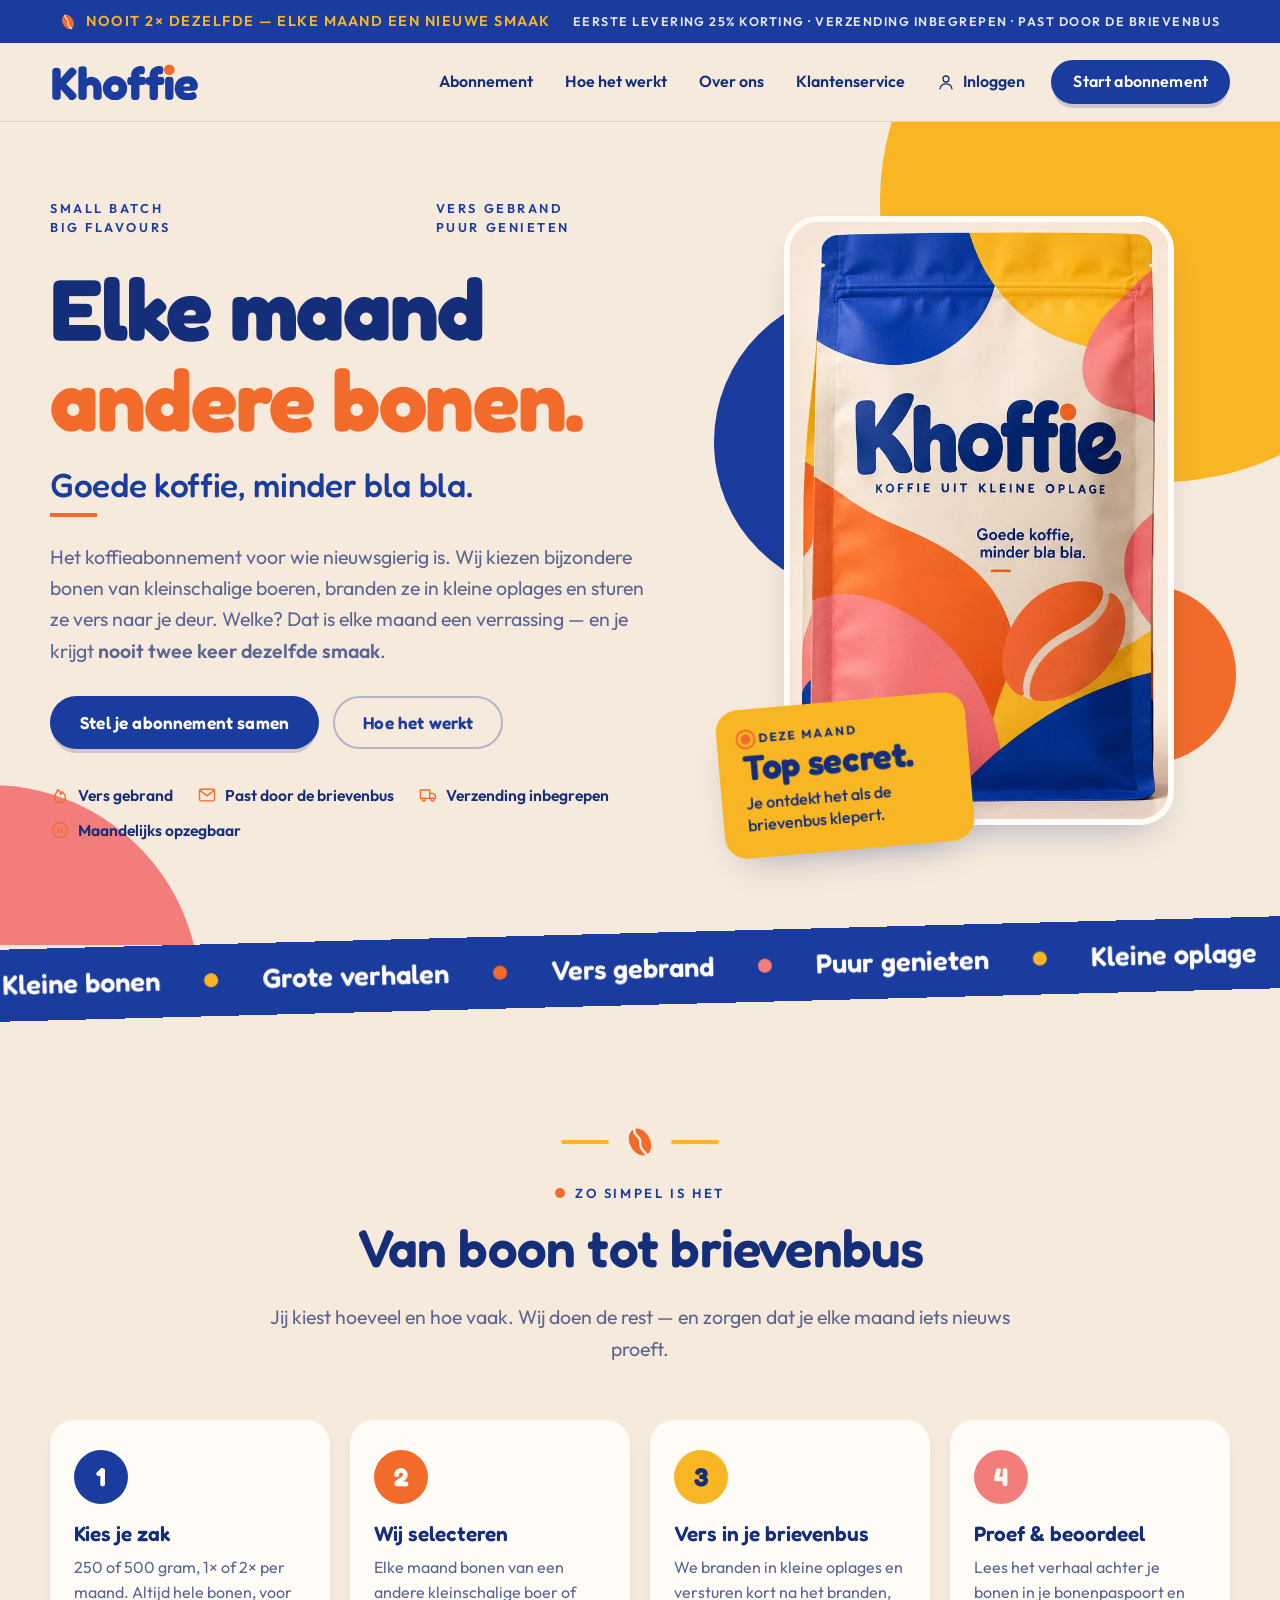
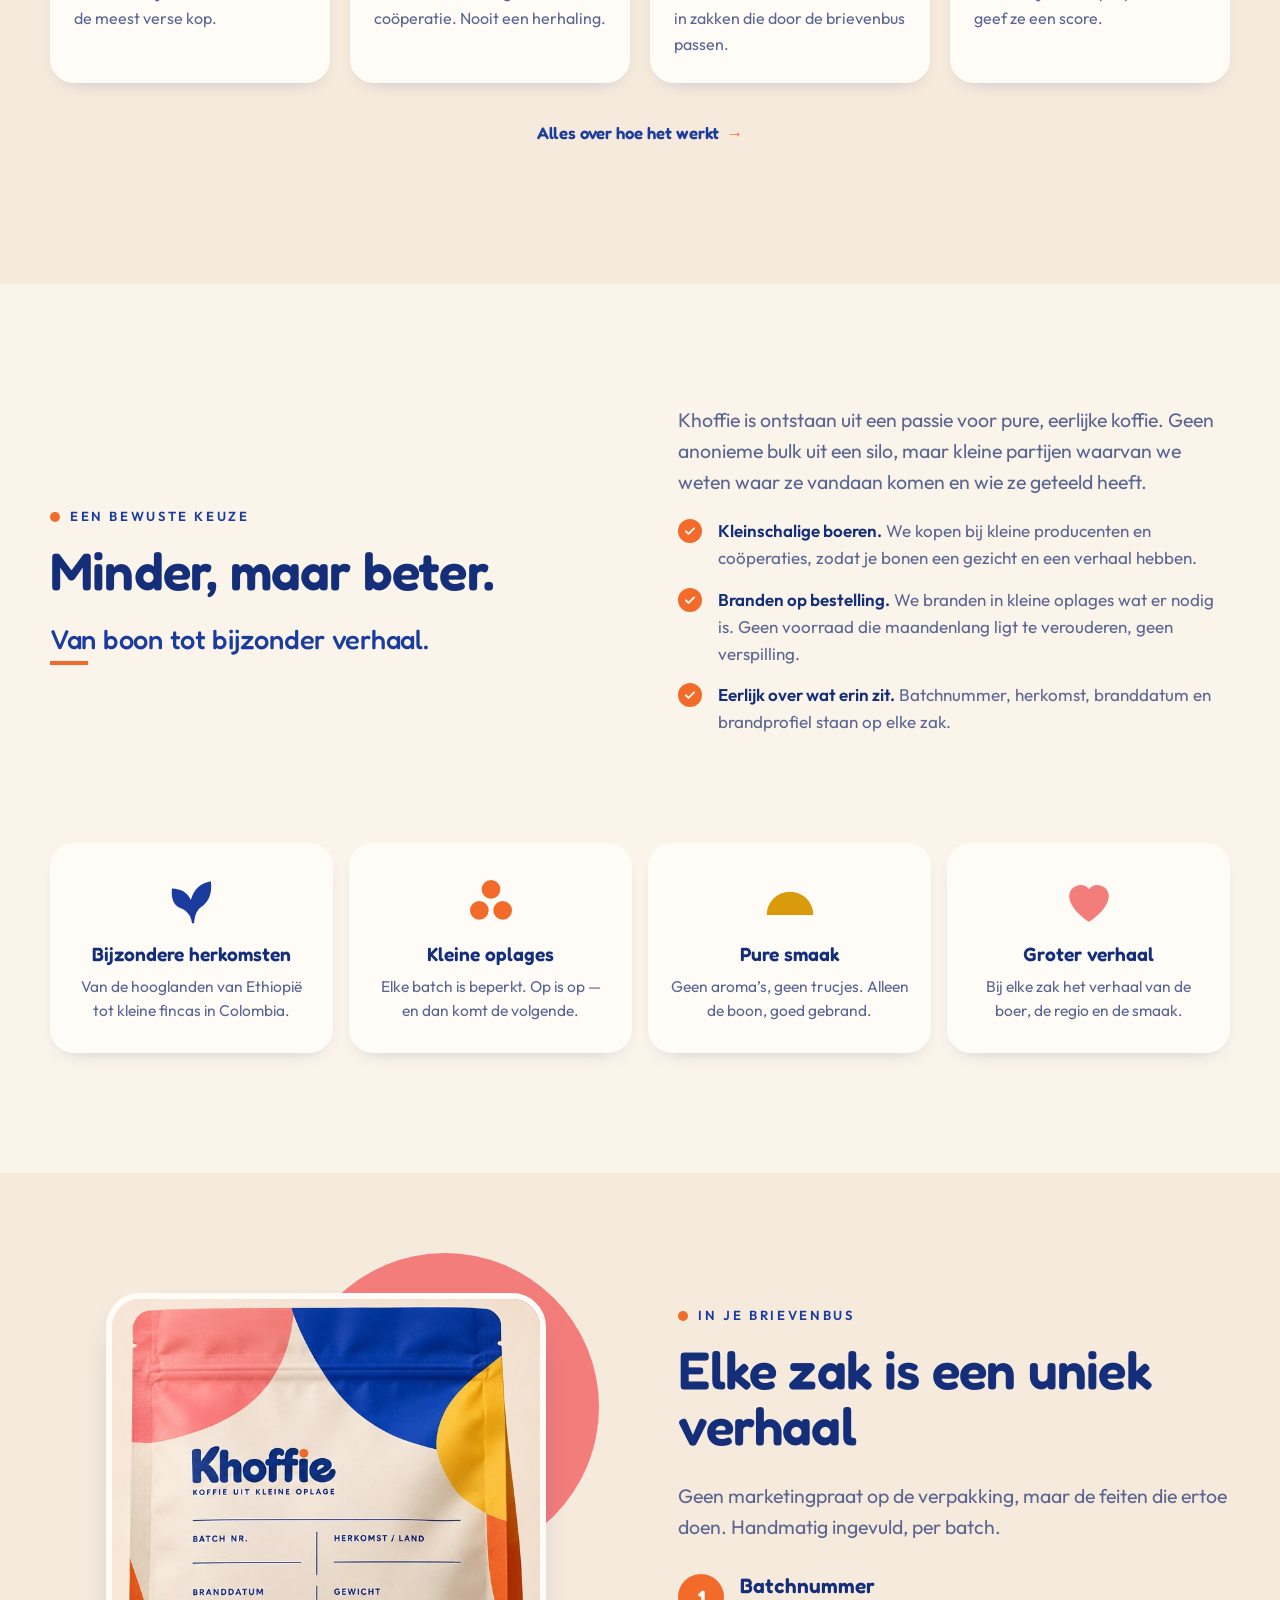
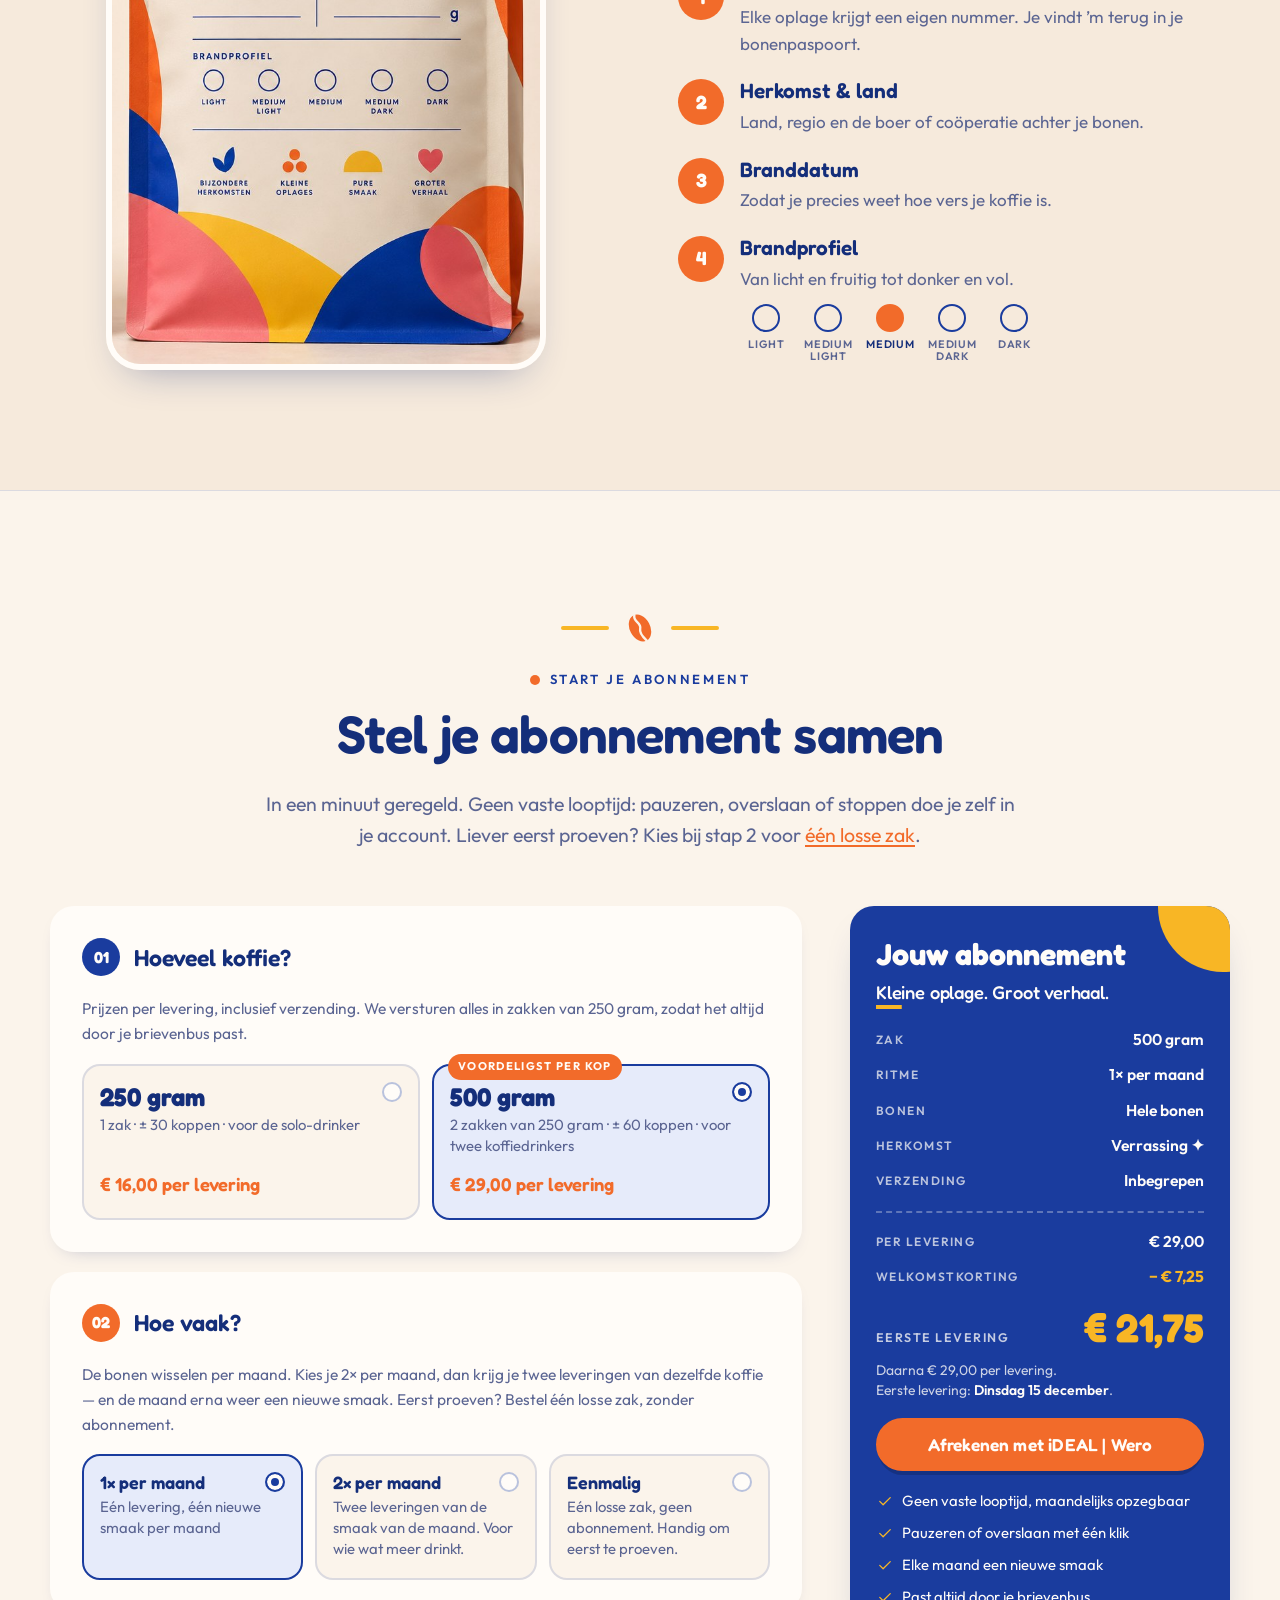
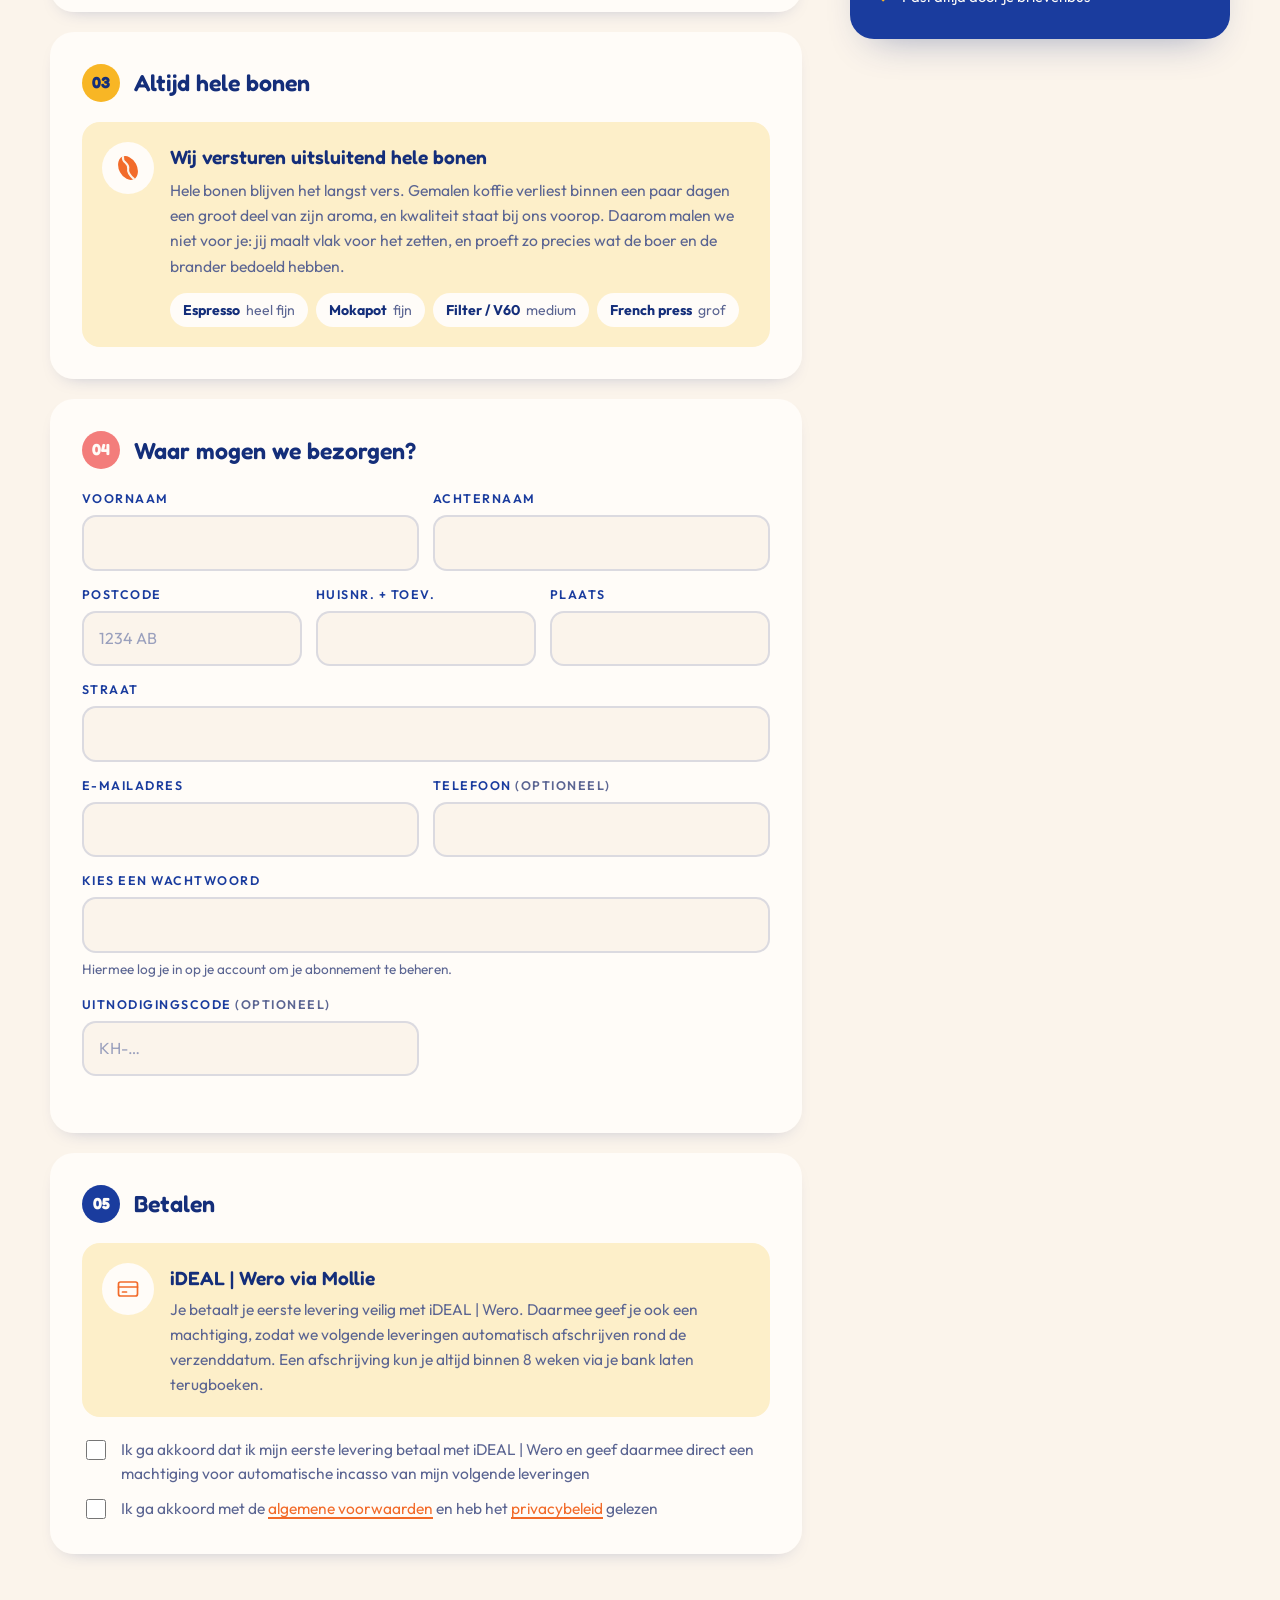
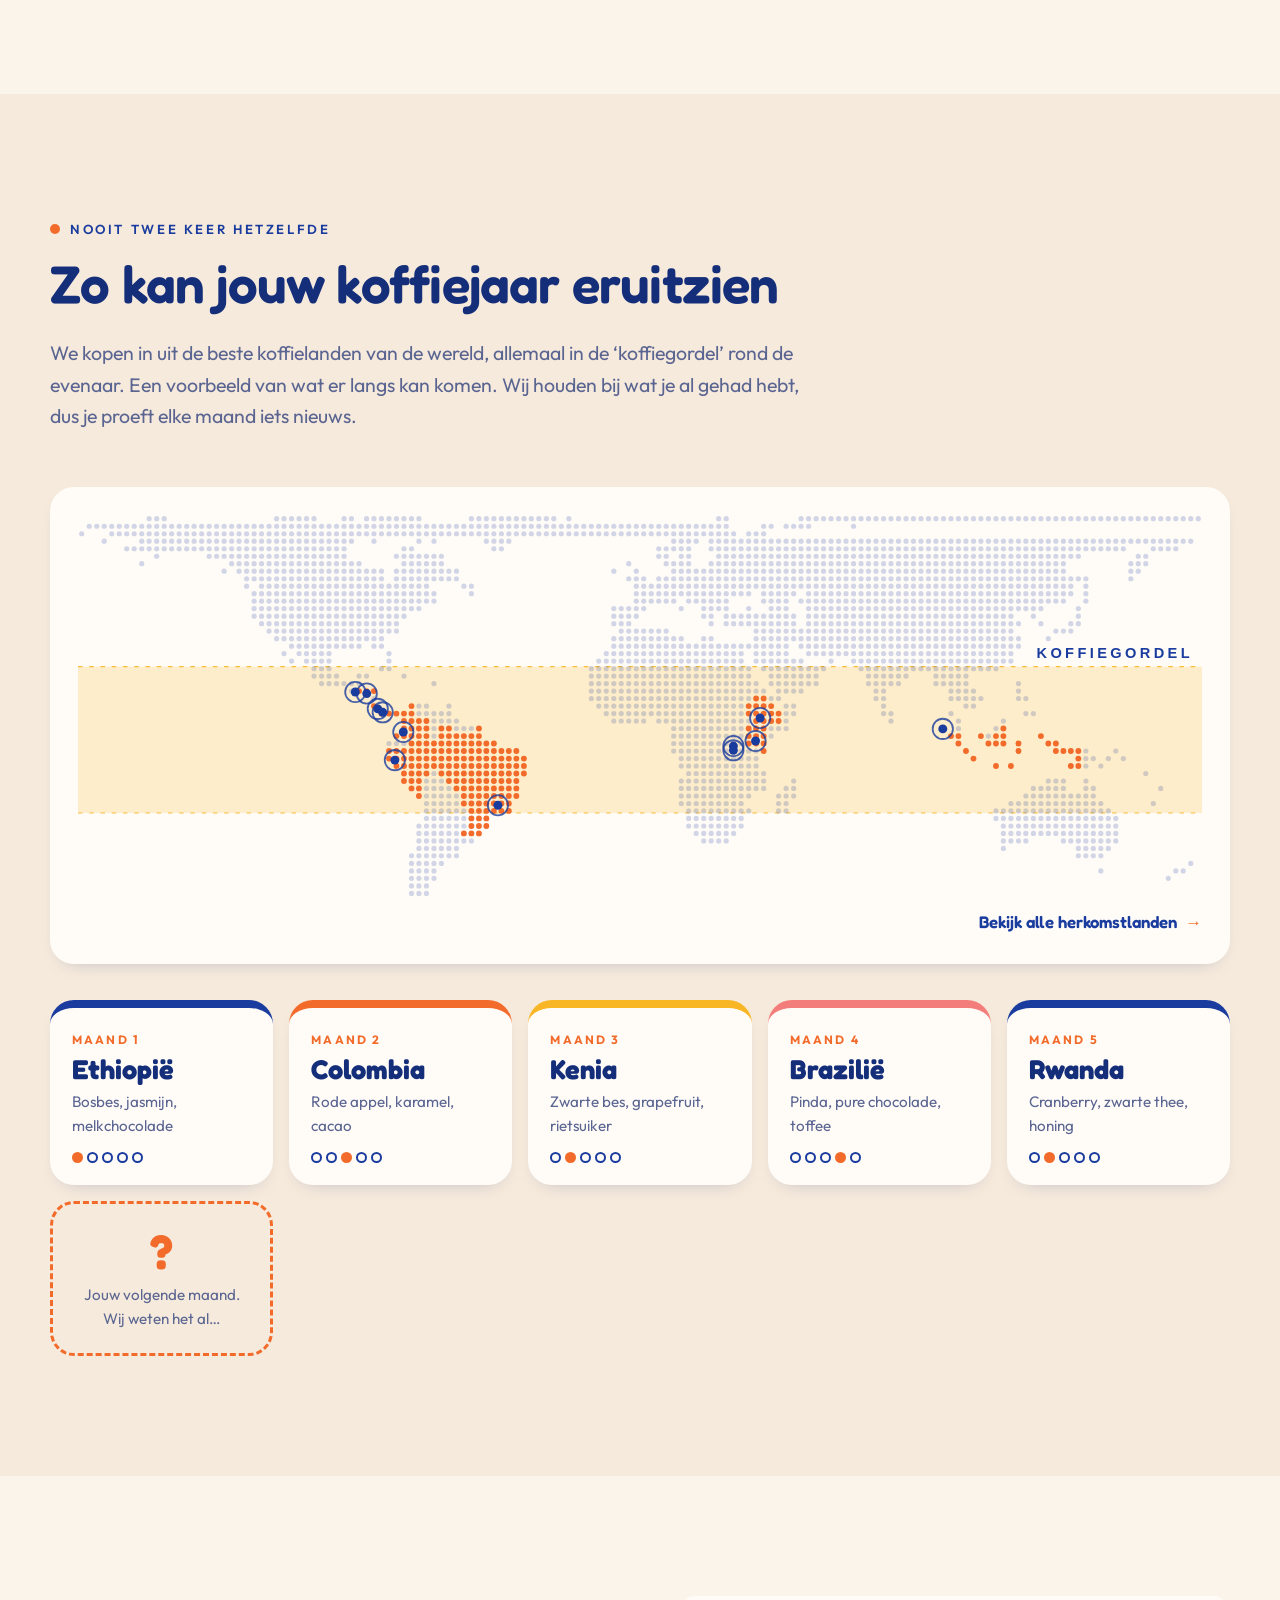
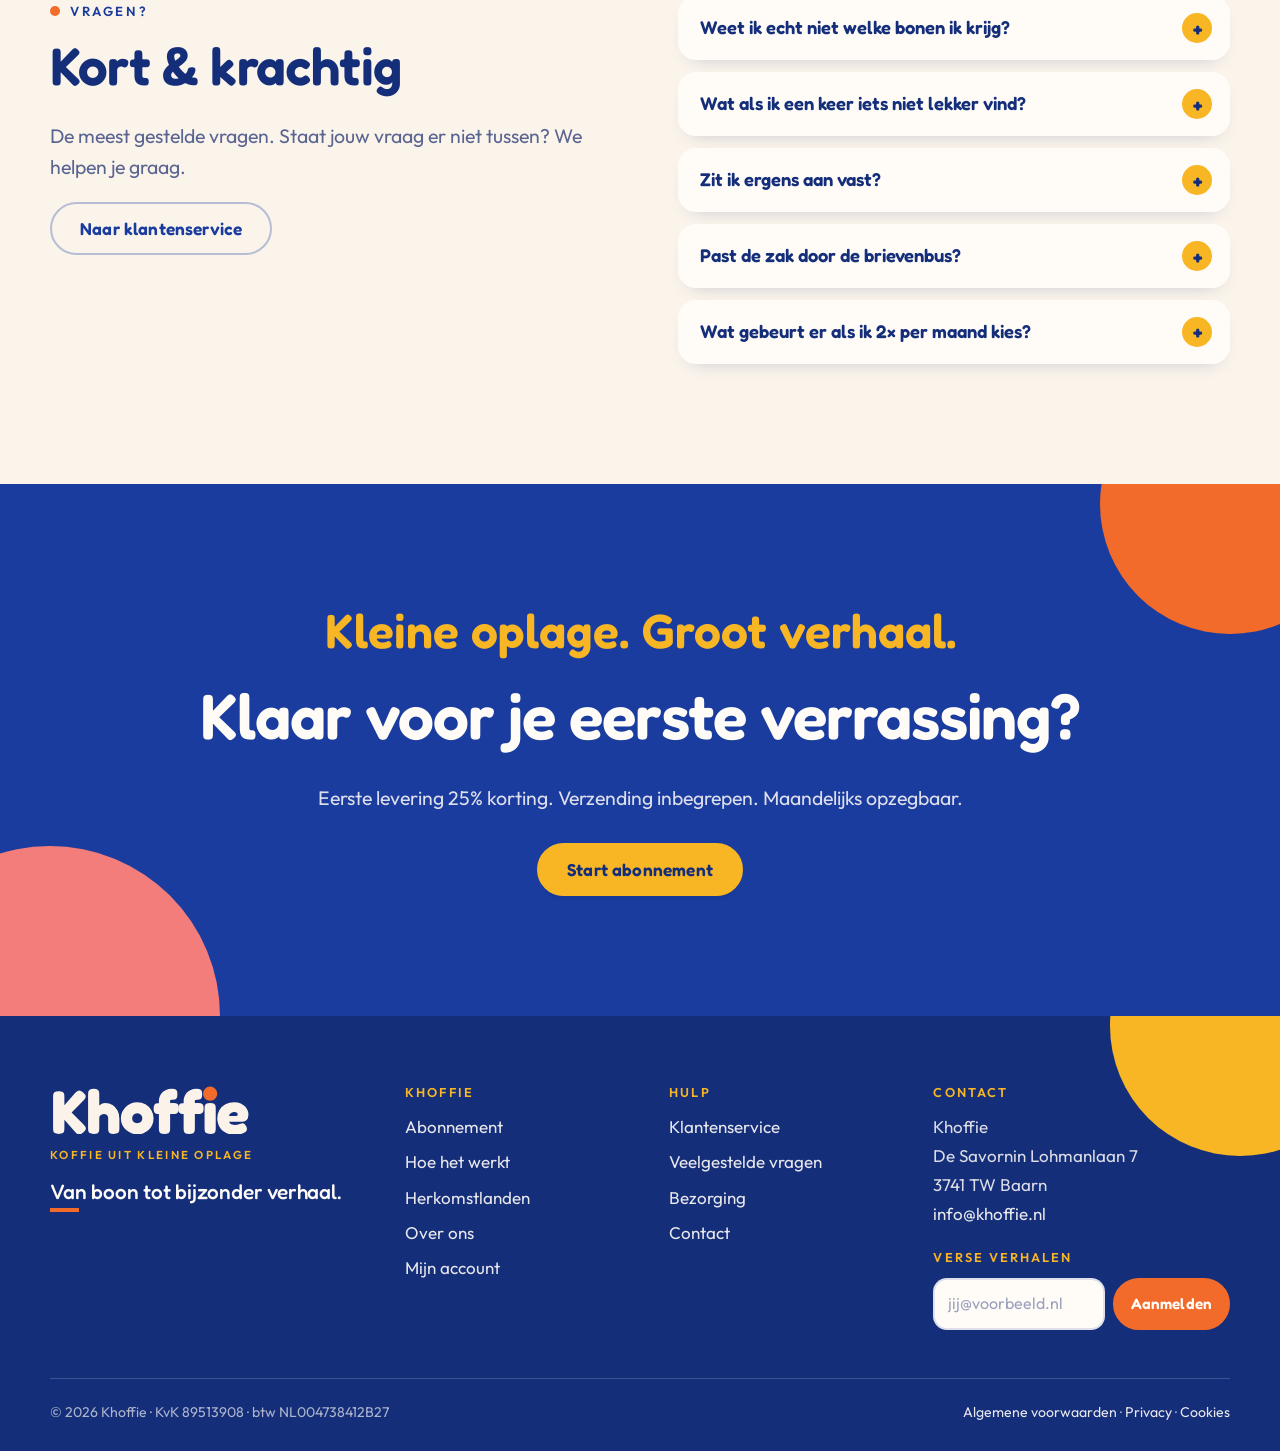
==== index.html @ 4cfe74a4 "Oude naam Zwartwerk overal vervangen door Khoffie - Domein en e-mail: khoffie.nl en info@khoffie.nl " ====
<!doctype html>
<html lang="nl" class="no-js">
<head>
  <meta charset="utf-8">
  <meta name="viewport" content="width=device-width, initial-scale=1">
  <title>Khoffie — Koffie uit kleine oplage, elke maand een verrassing</title>
  <meta name="description" content="Het koffieabonnement van Khoffie: elke maand een nieuwe smaak, vers gebrand van kleinschalige boeren. Past door je brievenbus. Vanaf € 16 inclusief verzending, maandelijks opzegbaar.">
  <meta name="theme-color" content="#1a3c9e">
  <meta property="og:title" content="Khoffie — Koffie uit kleine oplage">
  <meta property="og:description" content="Elke maand andere bonen. Altijd vers gebrand. Nooit twee keer dezelfde.">
  <meta property="og:image" content="assets/img/khoffie-zakken.jpg">
  <link rel="icon" type="image/svg+xml" href="assets/img/favicon.svg">
  <link rel="alternate icon" type="image/png" href="assets/img/favicon.png">
  <link rel="apple-touch-icon" href="assets/img/apple-touch-icon.png">
  <link rel="preload" href="assets/fonts/fredoka.woff2" as="font" type="font/woff2" crossorigin>
  <link rel="stylesheet" href="assets/css/fonts.css">
  <link rel="stylesheet" href="assets/css/style.css">
</head>
<body>
  <a class="visually-hidden" href="#main">Naar de inhoud</a>

  <div class="announce">
    <div class="announce__inner">
      <span class="announce__main"><img src="assets/img/khoffie-boon.svg" alt="" width="18" height="18">Nooit 2× dezelfde — elke maand een nieuwe smaak</span>
      <span class="announce__extra">Eerste levering 25% korting · Verzending inbegrepen · Past door de brievenbus</span>
    </div>
  </div>

  <header class="site-header">
    <div class="wrap">
      <a class="brand" href="index.html" aria-label="Khoffie — home">
        <img src="assets/img/khoffie-logo.svg" alt="Khoffie" width="144" height="36">
      </a>
      <button class="nav-toggle" aria-expanded="false" aria-controls="nav" aria-label="Menu"><svg aria-hidden="true"><use href="#i-menu"/></svg></button>
      <nav class="nav" id="nav" aria-label="Hoofdmenu">
        <a href="index.html#abonnement">Abonnement</a>
        <a href="hoe-het-werkt.html">Hoe het werkt</a>
        <a href="over-ons.html">Over ons</a>
        <a href="klantenservice.html">Klantenservice</a>
        <a href="account.html" class="nav-account"><svg aria-hidden="true"><use href="#i-user"/></svg><span data-account-label>Inloggen</span></a>
        <a href="#abonnement" class="btn">Start abonnement</a>
      </nav>
    </div>
  </header>

  <main id="main">

    <!-- HERO -->
    <section class="hero">
      <div class="wrap">
        <div>
          <div class="hero-tags"><span>Small batch<br>Big flavours</span><span>Vers gebrand<br>Puur genieten</span></div>
          <h1>Elke maand<span class="line2">andere bonen.</span></h1>
          <p class="script">Goede koffie, minder bla bla.</p>
          <p class="lead">Het koffieabonnement voor wie nieuwsgierig is. Wij kiezen bijzondere bonen van kleinschalige boeren, branden ze in kleine oplages en sturen ze vers naar je deur. Welke? Dat is elke maand een verrassing — en je krijgt <strong>nooit twee keer dezelfde smaak</strong>.</p>
          <div class="hero-cta">
            <a class="btn" href="#abonnement">Stel je abonnement samen</a>
            <a class="btn btn--ghost" href="hoe-het-werkt.html">Hoe het werkt</a>
          </div>
          <ul class="usp-row">
            <li><svg aria-hidden="true"><use href="#i-flame"/></svg>Vers gebrand</li>
            <li><svg aria-hidden="true"><use href="#i-mail"/></svg>Past door de brievenbus</li>
            <li><svg aria-hidden="true"><use href="#i-truck"/></svg>Verzending inbegrepen</li>
            <li><svg aria-hidden="true"><use href="#i-pause"/></svg>Maandelijks opzegbaar</li>
          </ul>
        </div>
        <div class="hero-visual">
          <img class="bag" src="assets/img/khoffie-zak-voorkant.jpg" alt="Khoffie koffiezak: koffie uit kleine oplage" width="645" height="1007">
          <div class="note">
            <span class="note-kicker"><span class="pulse" aria-hidden="true"></span>Deze maand</span>
            <span class="note-title">Top secret.</span>
            <span class="note-text">Je ontdekt het als de brievenbus klepert.</span>
          </div>
        </div>
      </div>
    </section>

    <div class="marquee" aria-hidden="true">
      <div class="marquee__track">
        <span>Kleine bonen</span><span>Grote verhalen</span><span>Vers gebrand</span><span>Puur genieten</span><span>Kleine oplage</span><span>Groot verhaal</span>
        <span>Kleine bonen</span><span>Grote verhalen</span><span>Vers gebrand</span><span>Puur genieten</span><span>Kleine oplage</span><span>Groot verhaal</span>
      </div>
    </div>

    <!-- ZO WERKT HET -->
    <section class="section">
      <div class="wrap">
        <div class="section-head center reveal">
          <div class="ornament"><img src="assets/img/khoffie-boon.svg" alt=""></div>
          <span class="kicker">Zo simpel is het</span>
          <h2>Van boon tot brievenbus</h2>
          <p class="lead">Jij kiest hoeveel en hoe vaak. Wij doen de rest — en zorgen dat je elke maand iets nieuws proeft.</p>
        </div>
        <ol class="steps reveal">
          <li class="step"><h3>Kies je zak</h3><p>250 of 500 gram, 1× of 2× per maand. Altijd hele bonen, voor de meest verse kop.</p></li>
          <li class="step"><h3>Wij selecteren</h3><p>Elke maand bonen van een andere kleinschalige boer of coöperatie. Nooit een herhaling.</p></li>
          <li class="step"><h3>Vers in je brievenbus</h3><p>We branden in kleine oplages en versturen kort na het branden, in zakken die door de brievenbus passen.</p></li>
          <li class="step"><h3>Proef &amp; beoordeel</h3><p>Lees het verhaal achter je bonen in je bonenpaspoort en geef ze een score.</p></li>
        </ol>
        <p class="center" style="margin-top:36px"><a class="link-arrow" href="hoe-het-werkt.html">Alles over hoe het werkt</a></p>
      </div>
    </section>

    <!-- BEWUSTE KEUZE -->
    <section class="section section--alt">
      <div class="wrap">
        <div class="split reveal" style="margin-bottom:clamp(48px,7vw,80px)">
          <div>
            <div class="section-head" style="margin-bottom:0">
              <span class="kicker">Een bewuste keuze</span>
              <h2>Minder, maar beter.</h2>
              <span class="script">Van boon tot bijzonder verhaal.</span>
            </div>
          </div>
          <div>
            <p class="lead">Khoffie is ontstaan uit een passie voor pure, eerlijke koffie. Geen anonieme bulk uit een silo, maar kleine partijen waarvan we weten waar ze vandaan komen en wie ze geteeld heeft.</p>
            <ul class="check-list">
              <li><span><strong>Kleinschalige boeren.</strong> We kopen bij kleine producenten en coöperaties, zodat je bonen een gezicht en een verhaal hebben.</span></li>
              <li><span><strong>Branden op bestelling.</strong> We branden in kleine oplages wat er nodig is. Geen voorraad die maandenlang ligt te verouderen, geen verspilling.</span></li>
              <li><span><strong>Eerlijk over wat erin zit.</strong> Batchnummer, herkomst, branddatum en brandprofiel staan op elke zak.</span></li>
            </ul>
          </div>
        </div>

        <div class="pillars reveal">
          <div class="pillar">
            <svg aria-hidden="true"><use href="#i-leaf-fill"/></svg>
            <h3>Bijzondere herkomsten</h3>
            <p>Van de hooglanden van Ethiopië tot kleine fincas in Colombia.</p>
          </div>
          <div class="pillar">
            <svg aria-hidden="true"><use href="#i-dots"/></svg>
            <h3>Kleine oplages</h3>
            <p>Elke batch is beperkt. Op is op — en dan komt de volgende.</p>
          </div>
          <div class="pillar">
            <svg aria-hidden="true"><use href="#i-sun-half"/></svg>
            <h3>Pure smaak</h3>
            <p>Geen aroma’s, geen trucjes. Alleen de boon, goed gebrand.</p>
          </div>
          <div class="pillar">
            <svg aria-hidden="true"><use href="#i-heart-fill"/></svg>
            <h3>Groter verhaal</h3>
            <p>Bij elke zak het verhaal van de boer, de regio en de smaak.</p>
          </div>
        </div>
      </div>
    </section>

    <!-- WAT JE KRIJGT -->
    <section class="section">
      <div class="wrap split">
        <div class="label-visual reveal">
          <img src="assets/img/khoffie-zak-achterkant.jpg" alt="Achterkant van de Khoffie-zak met batchnummer, herkomst, branddatum, brandprofiel en gewicht" width="648" height="1007" loading="lazy">
        </div>
        <div class="reveal">
          <div class="section-head" style="margin-bottom:32px">
            <span class="kicker">In je brievenbus</span>
            <h2>Elke zak is een uniek verhaal</h2>
            <p class="lead">Geen marketingpraat op de verpakking, maar de feiten die ertoe doen. Handmatig ingevuld, per batch.</p>
          </div>
          <ol class="label-points">
            <li><div><h3>Batchnummer</h3><p>Elke oplage krijgt een eigen nummer. Je vindt ’m terug in je bonenpaspoort.</p></div></li>
            <li><div><h3>Herkomst &amp; land</h3><p>Land, regio en de boer of coöperatie achter je bonen.</p></div></li>
            <li><div><h3>Branddatum</h3><p>Zodat je precies weet hoe vers je koffie is.</p></div></li>
            <li>
              <div>
                <h3>Brandprofiel</h3>
                <p style="margin-bottom:12px">Van licht en fruitig tot donker en vol.</p>
                <div class="roast-scale" aria-hidden="true"><span>Light</span><span>Medium light</span><span class="on">Medium</span><span>Medium dark</span><span>Dark</span></div>
              </div>
            </li>
          </ol>
        </div>
      </div>
    </section>

    <!-- CONFIGURATOR -->
    <section class="section section--alt section--line" id="abonnement">
      <div class="wrap">
        <div class="section-head center reveal">
          <div class="ornament"><img src="assets/img/khoffie-boon.svg" alt=""></div>
          <span class="kicker">Start je abonnement</span>
          <h2>Stel je abonnement samen</h2>
          <p class="lead">In een minuut geregeld. Geen vaste looptijd: pauzeren, overslaan of stoppen doe je zelf in je account. Liever eerst proeven? Kies bij stap 2 voor <a href="?ritme=eenmalig#abonnement" data-pick-freq="1x">één losse zak</a>.</p>
        </div>

        <div id="sub-flow">
          <form id="subscribe-form" class="config" novalidate>
            <div>
              <fieldset class="config-step">
                <legend><span class="num">01</span> Hoeveel koffie?</legend>
                <p class="hint">Prijzen per levering, inclusief verzending. We versturen alles in zakken van 250 gram, zodat het altijd door je brievenbus past.</p>
                <div class="options options--2">
                  <label class="option">
                    <input type="radio" name="size" value="250">
                    <span class="card"><span class="title">250 gram</span><span class="sub">1 zak · ± 30 koppen · voor de solo-drinker</span><span class="price" data-size-price="250">€ 16 per levering</span></span>
                  </label>
                  <label class="option">
                    <input type="radio" name="size" value="500" checked>
                    <span class="card"><span class="badge">Voordeligst per kop</span><span class="title">500 gram</span><span class="sub">2 zakken van 250 gram · ± 60 koppen · voor twee koffiedrinkers</span><span class="price" data-size-price="500">€ 29 per levering</span></span>
                  </label>
                </div>
              </fieldset>

              <fieldset class="config-step">
                <legend><span class="num">02</span> Hoe vaak?</legend>
                <p class="hint">De bonen wisselen per maand. Kies je 2× per maand, dan krijg je twee leveringen van dezelfde koffie — en de maand erna weer een nieuwe smaak. Eerst proeven? Bestel één losse zak, zonder abonnement.</p>
                <div class="options options--3">
                  <label class="option">
                    <input type="radio" name="freq" value="1m" checked>
                    <span class="card"><span class="title small">1× per maand</span><span class="sub">Eén levering, één nieuwe smaak per maand</span></span>
                  </label>
                  <label class="option">
                    <input type="radio" name="freq" value="2m">
                    <span class="card"><span class="title small">2× per maand</span><span class="sub">Twee leveringen van de smaak van de maand. Voor wie wat meer drinkt.</span></span>
                  </label>
                  <label class="option">
                    <input type="radio" name="freq" value="1x">
                    <span class="card"><span class="title small">Eenmalig</span><span class="sub">Eén losse zak, geen abonnement. Handig om eerst te proeven.</span></span>
                  </label>
                </div>
                <p class="freq-note" id="once-note" hidden><svg aria-hidden="true"><use href="#i-box"/></svg><span>Je krijgt één keer de smaak van de maand. Geen abonnement, geen machtiging: je betaalt alleen deze zak. Smaakt het naar meer? Een abonnement start je daarna zo.</span></p>
                <p class="freq-note" id="freq-note" hidden><svg aria-hidden="true"><use href="#i-calendar"/></svg><span>Je tweede levering komt ± 2 weken na de eerste, met dezelfde bonen. Zo heb je de hele maand vers voorraad.</span></p>
              </fieldset>

              <fieldset class="config-step">
                <legend><span class="num">03</span> Altijd hele bonen</legend>
                <div class="beans-only">
                  <div class="beans-only__icon" aria-hidden="true"><img src="assets/img/khoffie-boon.svg" alt=""></div>
                  <div>
                    <strong>Wij versturen uitsluitend hele bonen</strong>
                    <p>Hele bonen blijven het langst vers. Gemalen koffie verliest binnen een paar dagen een groot deel van zijn aroma, en kwaliteit staat bij ons voorop. Daarom malen we niet voor je: jij maalt vlak voor het zetten, en proeft zo precies wat de boer en de brander bedoeld hebben.</p>
                    <ul class="grind-guide" aria-label="Maalgrofheid per zetmethode">
                      <li><span>Espresso</span>heel fijn</li>
                      <li><span>Mokapot</span>fijn</li>
                      <li><span>Filter / V60</span>medium</li>
                      <li><span>French press</span>grof</li>
                    </ul>
                  </div>
                </div>
              </fieldset>

              <fieldset class="config-step">
                <legend><span class="num">04</span> Waar mogen we bezorgen?</legend>
                <div class="field-grid">
                  <div class="field half"><label class="lbl" for="f-first">Voornaam</label><input id="f-first" name="firstname" type="text" autocomplete="given-name" data-validate="required"><span class="err">Vul je voornaam in.</span></div>
                  <div class="field half"><label class="lbl" for="f-last">Achternaam</label><input id="f-last" name="lastname" type="text" autocomplete="family-name" data-validate="required"><span class="err">Vul je achternaam in.</span></div>
                  <div class="field third keep"><label class="lbl" for="f-postcode">Postcode</label><input id="f-postcode" name="postcode" type="text" autocomplete="postal-code" placeholder="1234 AB" data-validate="postcode"><span class="err">Bijv. 1234 AB</span></div>
                  <div class="field third keep"><label class="lbl" for="f-nr">Huisnr. + toev.</label><input id="f-nr" name="nr" type="text" data-validate="required"><span class="err">Huisnummer?</span></div>
                  <div class="field third"><label class="lbl" for="f-city">Plaats</label><input id="f-city" name="city" type="text" autocomplete="address-level2" data-validate="required"><span class="err">Vul je plaats in.</span></div>
                  <div class="field"><label class="lbl" for="f-street">Straat</label><input id="f-street" name="street" type="text" autocomplete="address-line1" data-validate="required"><span class="err">Vul je straat in.</span></div>
                  <div class="field half"><label class="lbl" for="f-email">E-mailadres</label><input id="f-email" name="email" type="email" autocomplete="email" data-validate="email"><span class="err">Vul een geldig e-mailadres in.</span></div>
                  <div class="field half"><label class="lbl" for="f-phone">Telefoon <span class="muted">(optioneel)</span></label><input id="f-phone" name="phone" type="tel" autocomplete="tel"></div>
                  <div class="field"><label class="lbl" for="f-pass">Kies een wachtwoord</label><input id="f-pass" name="password" type="password" autocomplete="new-password" data-validate="password"><span class="err">Minimaal 6 tekens.</span><span class="muted" style="font-size:.85rem" id="pass-hint">Hiermee log je in op je account om je abonnement te beheren.</span></div>
                  <div class="field half" id="referral-field"><label class="lbl" for="f-referral">Uitnodigingscode <span class="muted">(optioneel)</span></label><input id="f-referral" name="referral" type="text" autocomplete="off" placeholder="KH-…" style="text-transform:uppercase"><p class="form-msg" id="referral-msg" role="status"></p></div>
                </div>
              </fieldset>

              <fieldset class="config-step">
                <legend><span class="num">05</span> Betalen</legend>
                <div class="pay-box">
                  <div class="pay-logo" aria-hidden="true"><svg><use href="#i-card"/></svg></div>
                  <div>
                    <strong>iDEAL | Wero via Mollie</strong>
                    <p data-for="sub">Je betaalt je eerste levering veilig met iDEAL | Wero. Daarmee geef je ook een machtiging, zodat we volgende leveringen automatisch afschrijven rond de verzenddatum. Een afschrijving kun je altijd binnen 8 weken via je bank laten terugboeken.</p>
                    <p data-for="once" hidden>Je betaalt je losse zak in één keer veilig met iDEAL | Wero. Er is geen abonnement: we schrijven daarna niets automatisch af.</p>
                  </div>
                </div>
                <div class="field" style="margin-top:20px" id="mandate-field"><label class="checkbox"><input type="checkbox" name="mandate" data-validate="required"> <span>Ik ga akkoord dat ik mijn eerste levering betaal met iDEAL | Wero en geef daarmee direct een machtiging voor automatische incasso van mijn volgende leveringen</span></label><span class="err">Even akkoord geven voor de betaling en machtiging.</span></div>
                <div class="field" style="margin-top:10px"><label class="checkbox"><input type="checkbox" name="terms" data-validate="required"> <span>Ik ga akkoord met de <a href="algemene-voorwaarden.html" target="_blank">algemene voorwaarden</a> en heb het <a href="privacy.html" target="_blank">privacybeleid</a> gelezen</span></label><span class="err">Even akkoord geven, dan kunnen we branden.</span></div>
              </fieldset>
            </div>

            <aside class="summary" aria-labelledby="sum-title">
              <h3 id="sum-title">Jouw abonnement</h3>
              <span class="script">Kleine oplage. Groot verhaal.</span>
              <dl>
                <dt>Zak</dt><dd id="sum-size">500 gram</dd>
                <dt>Ritme</dt><dd id="sum-freq">1× per maand</dd>
                <dt>Bonen</dt><dd id="sum-grind">Hele bonen</dd>
                <dt>Herkomst</dt><dd>Verrassing ✦</dd>
                <dt>Verzending</dt><dd>Inbegrepen</dd>
              </dl>
              <hr class="rule">
              <dl>
                <dt id="sum-price-label">Per levering</dt><dd id="sum-price">€ 29,00</dd>
                <dt id="sum-discount-label">Welkomstkorting</dt><dd class="discount" id="sum-discount">− € 7,25</dd>
              </dl>
              <div class="total">
                <span class="lbl" style="color:#6b5f52" id="sum-first-label">Eerste levering</span>
                <span class="amount" id="sum-first">€ 21,75</span>
              </div>
              <p class="fine"><span id="sum-monthly">Daarna € 29,00 per levering</span>.<br><span id="sum-date-label">Eerste levering</span>: <strong id="sum-date">dinsdag</strong>.</p>
              <button type="submit" class="btn btn--block">Afrekenen met iDEAL | Wero</button>
              <ul class="guarantees">
                <li data-for="sub"><svg aria-hidden="true"><use href="#i-check"/></svg>Geen vaste looptijd, maandelijks opzegbaar</li>
                <li data-for="sub"><svg aria-hidden="true"><use href="#i-check"/></svg>Pauzeren of overslaan met één klik</li>
                <li data-for="sub"><svg aria-hidden="true"><use href="#i-check"/></svg>Elke maand een nieuwe smaak</li>
                <li data-for="once" hidden><svg aria-hidden="true"><use href="#i-check"/></svg>Geen abonnement, geen machtiging</li>
                <li data-for="once" hidden><svg aria-hidden="true"><use href="#i-check"/></svg>De verse smaak van deze maand</li>
                <li data-for="once" hidden><svg aria-hidden="true"><use href="#i-check"/></svg>Later alsnog een abonnement? Zo geregeld</li>
                <li><svg aria-hidden="true"><use href="#i-check"/></svg>Past altijd door je brievenbus</li>
              </ul>
            </aside>
          </form>
        </div>

        <div class="success" id="sub-success" tabindex="-1">
          <div class="big-check"><svg aria-hidden="true"><use href="#i-check"/></svg></div>
          <span class="kicker">Welkom bij Khoffie</span>
          <h2>Top, <span id="success-name">koffieliefhebber</span>!</h2>
          <p class="script" style="font-size:2rem">We gaan voor je branden.</p>
          <p class="lead" style="margin:0 auto 28px" data-for="sub">Je eerste zak komt op <strong class="success-date">dinsdag</strong>. Je ontvangt een bevestiging per mail. In je account kun je alles beheren: pauzeren, overslaan, je abonnement aanpassen en je bonen beoordelen.</p>
          <p class="lead" style="margin:0 auto 28px" data-for="once" hidden>Bedankt voor je bestelling! Je losse zak komt op <strong class="success-date">dinsdag</strong>. Je ontvangt een bevestiging per mail. In je account vind je je bestelling en factuur, en daar kun je ook je bonen beoordelen.</p>
          <a class="btn" href="account.html">Naar mijn account</a>
          <p class="demo-note" style="max-width:520px;margin:24px auto 0">Prototype: in de live-versie reken je hiervoor eerst af bij Mollie met iDEAL | Wero.</p>
        </div>
      </div>
    </section>

    <!-- JAAR VOORBEELD -->
    <section class="section">
      <div class="wrap">
        <div class="section-head reveal">
          <span class="kicker">Nooit twee keer hetzelfde</span>
          <h2>Zo kan jouw koffiejaar eruitzien</h2>
          <p class="lead">We kopen in uit de beste koffielanden van de wereld, allemaal in de ‘koffiegordel’ rond de evenaar. Een voorbeeld van wat er langs kan komen. Wij houden bij wat je al gehad hebt, dus je proeft elke maand iets nieuws.</p>
        </div>
        <figure class="map-figure reveal">
          <img src="assets/img/herkomstkaart.svg" alt="Wereldkaart met de koffiegordel en onze herkomstlanden: Ethiopië, Kenia, Rwanda, Burundi, Colombia, Guatemala, Honduras, Costa Rica, Panama, Brazilië, Peru en Indonesië" width="1000" height="339" loading="lazy">
          <figcaption><a class="link-arrow" href="hoe-het-werkt.html#herkomst">Bekijk alle herkomstlanden</a></figcaption>
        </figure>
        <div class="origins reveal">
          <div class="origin"><span class="month">Maand 1</span><span class="country">Ethiopië</span><span class="notes">Bosbes, jasmijn, melkchocolade</span><span class="mini-roast"><i class="on"></i><i></i><i></i><i></i><i></i></span></div>
          <div class="origin"><span class="month">Maand 2</span><span class="country">Colombia</span><span class="notes">Rode appel, karamel, cacao</span><span class="mini-roast"><i></i><i></i><i class="on"></i><i></i><i></i></span></div>
          <div class="origin"><span class="month">Maand 3</span><span class="country">Kenia</span><span class="notes">Zwarte bes, grapefruit, rietsuiker</span><span class="mini-roast"><i></i><i class="on"></i><i></i><i></i><i></i></span></div>
          <div class="origin"><span class="month">Maand 4</span><span class="country">Brazilië</span><span class="notes">Pinda, pure chocolade, toffee</span><span class="mini-roast"><i></i><i></i><i></i><i class="on"></i><i></i></span></div>
          <div class="origin"><span class="month">Maand 5</span><span class="country">Rwanda</span><span class="notes">Cranberry, zwarte thee, honing</span><span class="mini-roast"><i></i><i class="on"></i><i></i><i></i><i></i></span></div>
          <div class="origin origin--mystery"><span class="country">?</span><span class="notes">Jouw volgende maand.<br>Wij weten het al…</span></div>
        </div>
      </div>
    </section>

    <!-- FAQ KORT -->
    <section class="section section--alt">
      <div class="wrap split" style="align-items:start">
        <div class="reveal">
          <span class="kicker">Vragen?</span>
          <h2>Kort &amp; krachtig</h2>
          <p class="lead">De meest gestelde vragen. Staat jouw vraag er niet tussen? We helpen je graag.</p>
          <p><a class="btn btn--ghost" href="klantenservice.html">Naar klantenservice</a></p>
        </div>
        <div class="faq reveal">
          <details>
            <summary>Weet ik echt niet welke bonen ik krijg?</summary>
            <div class="answer"><p>Nee, en dat is precies de lol. Op de zak en in je account vind je daarna alles over herkomst, boer en smaak.</p></div>
          </details>
          <details>
            <summary>Wat als ik een keer iets niet lekker vind?</summary>
            <div class="answer"><p>Smaak is persoonlijk. Laat het ons weten met een score in je bonenpaspoort. Volgende maand krijg je sowieso weer iets anders.</p></div>
          </details>
          <details>
            <summary>Zit ik ergens aan vast?</summary>
            <div class="answer"><p>Nee. Geen looptijd, geen opzegtermijn van maanden. Pauzeren, overslaan of opzeggen regel je zelf in je account, tot 7 dagen voor je volgende levering.</p></div>
          </details>
          <details>
            <summary>Past de zak door de brievenbus?</summary>
            <div class="answer"><p>Ja, altijd. We versturen alleen zakken van 250 gram, precies zodat alles door de brievenbus past en je nooit thuis hoeft te blijven. Kies je 500 gram, dan krijg je twee zakken.</p></div>
          </details>
          <details>
            <summary>Wat gebeurt er als ik 2× per maand kies?</summary>
            <div class="answer"><p>De bonen wisselen per maand. Bij 2× per maand krijg je twee leveringen van dezelfde smaak, ongeveer twee weken na elkaar. De maand erna krijg je weer iets nieuws.</p></div>
          </details>
        </div>
      </div>
    </section>

    <!-- CTA -->
    <section class="section cta-band">
      <div class="wrap">
        <p class="big-quote">Kleine oplage. Groot verhaal.</p>
        <h2 style="margin-top:.4em">Klaar voor je eerste verrassing?</h2>
        <p class="lead" style="margin:0 auto 30px">Eerste levering 25% korting. Verzending inbegrepen. Maandelijks opzegbaar.</p>
        <a class="btn" href="#abonnement">Start abonnement</a>
      </div>
    </section>
  </main>

  <footer class="site-footer">
    <div class="wrap">
      <div class="footer-grid">
        <div>
          <img class="footer-logo" src="assets/img/khoffie-logo-licht.svg" alt="Khoffie — koffie uit kleine oplage" loading="lazy">
          <p class="footer-tagline">Koffie uit kleine oplage</p>
          <span class="script">Van boon tot bijzonder verhaal.</span>
          <!-- Social media: voeg hier later links toe, bijv.
          <div class="socials">
            <a href="https://instagram.com/..." aria-label="Instagram"><svg aria-hidden="true"><use href="#i-instagram"/></svg></a>
          </div> -->
        </div>
        <div>
          <h4>Khoffie</h4>
          <ul>
            <li><a href="index.html#abonnement">Abonnement</a></li>
            <li><a href="hoe-het-werkt.html">Hoe het werkt</a></li>
            <li><a href="hoe-het-werkt.html#herkomst">Herkomstlanden</a></li>
            <li><a href="over-ons.html">Over ons</a></li>
            <li><a href="account.html">Mijn account</a></li>
          </ul>
        </div>
        <div>
          <h4>Hulp</h4>
          <ul>
            <li><a href="klantenservice.html">Klantenservice</a></li>
            <li><a href="klantenservice.html#faq">Veelgestelde vragen</a></li>
            <li><a href="klantenservice.html#faq-bezorging">Bezorging</a></li>
            <li><a href="klantenservice.html#contact">Contact</a></li>
          </ul>
        </div>
        <div>
          <h4>Contact</h4>
          <address class="footer-address">
            Khoffie<br>
            De Savornin Lohmanlaan 7<br>
            3741 TW Baarn<br>
            <a href="mailto:info@khoffie.nl">info@khoffie.nl</a>
          </address>
          <h4 style="margin-top:22px">Verse verhalen</h4>
          <form class="newsletter" novalidate>
            <label class="visually-hidden" for="nl-email">E-mailadres</label>
            <input id="nl-email" type="email" placeholder="jij@voorbeeld.nl" autocomplete="email">
            <button class="btn btn--small" type="submit">Aanmelden</button>
          </form>
        </div>
      </div>
      <div class="footer-bottom">
        <span>© <span data-year>2026</span> Khoffie · KvK 89513908 · btw NL004738412B27</span>
        <span><a href="algemene-voorwaarden.html">Algemene voorwaarden</a> · <a href="privacy.html">Privacy</a> · <a href="cookies.html">Cookies</a></span>
      </div>
    </div>
  </footer>

  <script src="assets/js/main.js"></script>
</body>
</html>
---- assets/css/fonts.css ----
/* Zelf gehoste Google Fonts (latin subset, variabel): Fredoka en Outfit.
   Geen verbinding met Google nodig (AVG-vriendelijk). SIL Open Font License. */
@font-face {
  font-family: 'Fredoka';
  font-style: normal;
  font-weight: 400 700;
  font-display: swap;
  src: url('../fonts/fredoka.woff2') format('woff2');
  unicode-range: U+0000-00FF, U+0131, U+0152-0153, U+02BB-02BC, U+02C6, U+02DA, U+02DC, U+0304, U+0308, U+0329, U+2000-206F, U+20AC, U+2122, U+2191, U+2193, U+2212, U+2215, U+FEFF, U+FFFD;
}
@font-face {
  font-family: 'Outfit';
  font-style: normal;
  font-weight: 300 800;
  font-display: swap;
  src: url('../fonts/outfit.woff2') format('woff2');
  unicode-range: U+0000-00FF, U+0131, U+0152-0153, U+02BB-02BC, U+02C6, U+02DA, U+02DC, U+0304, U+0308, U+0329, U+2000-206F, U+20AC, U+2122, U+2191, U+2193, U+2212, U+2215, U+FEFF, U+FFFD;
}
---- assets/css/style.css ----
/* ==========================================================================
   Khoffie — koffie uit kleine oplage
   Look & feel van de koffiezak: warm crème, koningsblauw, oranje, geel en roze,
   ronde vormen en de ronde letter Fredoka.
   ========================================================================== */

:root {
  --bg: #f6eadc;
  --paper: #fbf4eb;
  --white: #fffcf8;
  --blue: #1a3c9e;
  --blue-2: #2a50c4;
  --navy: #142e7a;
  --blue-tint: #e6ebfa;
  --orange: #f26b2a;
  --orange-2: #ff8447;
  --yellow: #f8b625;
  --yellow-tint: #fdefc9;
  --pink: #f37d7b;
  --pink-tint: #fbd9d3;
  --text: #142e7a;
  --muted: #5b6592;
  --line: rgba(26, 60, 158, 0.14);
  --line-strong: rgba(26, 60, 158, 0.3);
  --ok: #2f8a57;
  --danger: #d4452f;

  --f-display: "Fredoka", "Nunito", "Arial Rounded MT Bold", sans-serif;
  --f-label: "Outfit", "Helvetica Neue", Arial, sans-serif;
  --f-body: "Outfit", "Helvetica Neue", Arial, sans-serif;

  --radius: 24px;
  --radius-sm: 14px;
  --wrap: 1180px;
  --gutter: clamp(16px, 4vw, 40px);
  --shadow: 0 18px 40px -22px rgba(20, 46, 122, 0.45);
  --shadow-sm: 0 8px 20px -14px rgba(20, 46, 122, 0.4);
}

*,
*::before,
*::after { box-sizing: border-box; }

html { scroll-behavior: smooth; -webkit-text-size-adjust: 100%; }
@media (prefers-reduced-motion: reduce) {
  html { scroll-behavior: auto; }
  *, *::before, *::after { animation: none !important; transition: none !important; }
}

body {
  margin: 0;
  background: var(--bg);
  color: var(--text);
  font-family: var(--f-body);
  font-size: 17px;
  line-height: 1.6;
  -webkit-font-smoothing: antialiased;
  overflow-x: hidden;
}

img { max-width: 100%; height: auto; display: block; }
[hidden] { display: none !important; }
main { overflow-x: clip; }
a { color: var(--orange); text-decoration-thickness: 2px; text-underline-offset: 3px; }
a:hover { color: var(--blue); }
:focus-visible { outline: 3px solid var(--orange); outline-offset: 3px; border-radius: 6px; }
strong { font-weight: 600; }

h1, h2, h3, h4 { margin: 0 0 0.5em; line-height: 1.05; font-weight: 600; color: var(--navy); }
h1, h2 { font-family: var(--f-display); letter-spacing: -0.015em; }
h1 { font-size: clamp(2.7rem, 7vw, 5.4rem); font-weight: 700; }
h2 { font-size: clamp(2rem, 4.4vw, 3.3rem); }
h3 { font-family: var(--f-display); font-size: 1.3rem; font-weight: 600; line-height: 1.2; }
p { margin: 0 0 1em; }

.wrap { width: min(100% - 2 * var(--gutter), var(--wrap)); margin-inline: auto; }
.section { padding: clamp(64px, 10vw, 120px) 0; position: relative; }
.section--alt { background: var(--paper); }
.section--line { border-top: 1px solid var(--line); }

.visually-hidden {
  position: absolute !important; width: 1px; height: 1px; overflow: hidden;
  clip: rect(0 0 0 0); white-space: nowrap;
}

/* Label zoals op de zak: blauwe kapitalen, ruim gespatieerd */
.kicker {
  display: inline-flex; align-items: center; gap: 10px;
  font-family: var(--f-label);
  text-transform: uppercase;
  letter-spacing: 0.2em;
  font-weight: 600;
  font-size: 0.82rem;
  color: var(--blue);
  margin-bottom: 1rem;
}
.kicker::before { content: ""; width: 10px; height: 10px; border-radius: 50%; background: var(--orange); flex-shrink: 0; }

/* "Goede koffie, minder bla bla." — ronde letter met het oranje streepje eronder */
.script {
  font-family: var(--f-display);
  font-weight: 500;
  color: var(--blue);
  letter-spacing: -0.01em;
  line-height: 1.2;
  display: inline-block;
  padding-bottom: 0.35em;
  background: linear-gradient(var(--orange), var(--orange)) left bottom / 1.4em 4px no-repeat;
}
.center .script, .script.center { background-position: center bottom; }
.lead { font-size: clamp(1.05rem, 1.6vw, 1.22rem); color: var(--muted); max-width: 60ch; }
.muted { color: var(--muted); }
.accent { color: var(--orange); }
.center { text-align: center; }
.center .lead { margin-inline: auto; }

.section-head { max-width: 760px; margin-bottom: clamp(36px, 5vw, 56px); }
.section-head.center { margin-inline: auto; }
.section-head .script { font-size: clamp(1.3rem, 2.4vw, 1.7rem); margin-top: -0.1em; }

/* Boontje tussen twee lijntjes */
.ornament { display: flex; align-items: center; justify-content: center; gap: 14px; margin: 0 auto 1.2rem; }
.ornament::before, .ornament::after { content: ""; height: 4px; width: 48px; border-radius: 4px; background: var(--yellow); }
.ornament img { width: 34px; height: auto; }
.section-head:not(.center) .ornament { justify-content: flex-start; }
.section-head:not(.center) .ornament::before { display: none; }

/* --------------------------------------------------------------------------
   Knoppen
   -------------------------------------------------------------------------- */
.btn {
  --bg: var(--blue);
  --fg: var(--white);
  display: inline-flex; align-items: center; justify-content: center; gap: 10px;
  padding: 15px 28px;
  border-radius: 999px;
  border: 2px solid var(--bg);
  background: var(--bg);
  color: var(--fg);
  font-family: var(--f-display);
  font-weight: 600;
  font-size: 1.08rem;
  letter-spacing: 0.01em;
  text-decoration: none;
  cursor: pointer;
  transition: transform 0.15s ease, background 0.15s ease, color 0.15s ease, border-color 0.15s, box-shadow 0.15s;
  line-height: 1.1;
  box-shadow: 0 6px 0 -2px rgba(20, 46, 122, 0.18);
}
.btn:hover { --bg: var(--orange); color: var(--fg); transform: translateY(-2px); }
.btn--ghost { background: transparent; color: var(--blue); border-color: var(--line-strong); box-shadow: none; }
.btn--ghost:hover { background: var(--white); border-color: var(--blue); color: var(--blue); }
.btn--small { padding: 10px 18px; font-size: 0.95rem; }
.btn--block { width: 100%; }
.btn--danger { --bg: transparent; color: var(--danger); border-color: rgba(212, 69, 47, 0.5); box-shadow: none; }
.btn--danger:hover { --bg: rgba(212, 69, 47, 0.08); color: var(--danger); }
.btn svg { width: 18px; height: 18px; }
.btn[disabled] { opacity: 0.55; cursor: not-allowed; transform: none; }

.link-arrow {
  font-family: var(--f-display); font-weight: 600; font-size: 1.05rem;
  text-decoration: none; display: inline-flex; gap: 8px; align-items: center; color: var(--blue);
}
.link-arrow::after { content: "→"; color: var(--orange); transition: transform 0.15s; }
.link-arrow:hover { color: var(--orange); }
.link-arrow:hover::after { transform: translateX(4px); }

/* --------------------------------------------------------------------------
   Header
   -------------------------------------------------------------------------- */
.announce {
  background: var(--blue);
  color: var(--white);
  font-family: var(--f-label);
  font-weight: 600;
  letter-spacing: 0.12em;
  text-transform: uppercase;
  font-size: 0.78rem;
  padding: 10px 16px;
}
.announce__inner { display: flex; justify-content: center; align-items: center; flex-wrap: wrap; gap: 4px 22px; text-align: center; }
.announce__main { display: inline-flex; align-items: center; gap: 9px; font-size: 0.9rem; color: var(--yellow); }
.announce__main img { width: 18px; height: auto; }
.announce__extra { opacity: 0.9; }
.announce a { color: inherit; }
@media (max-width: 720px) { .announce__extra { display: none; } .announce__main { font-size: 0.8rem; } }

.site-header {
  position: sticky; top: 0; z-index: 50;
  background: rgba(246, 234, 220, 0.92);
  backdrop-filter: blur(10px);
  -webkit-backdrop-filter: blur(10px);
  border-bottom: 1px solid var(--line);
}
.site-header .wrap { display: flex; align-items: center; gap: 24px; min-height: 78px; }
.brand { display: flex; align-items: center; flex-shrink: 0; }
.brand img { height: 36px; width: auto; }
.nav { display: flex; align-items: center; gap: 4px; margin-left: auto; }
.nav a {
  color: var(--navy);
  text-decoration: none;
  font-family: var(--f-label);
  font-weight: 600;
  font-size: 1rem;
  padding: 10px 14px;
  border-radius: 999px;
}
.nav a:hover { background: var(--white); color: var(--blue); }
.nav a[aria-current="page"] { color: var(--orange); }
.nav .nav-account { display: inline-flex; align-items: center; gap: 8px; }
.nav .nav-account svg { width: 18px; height: 18px; }
.nav .btn { margin-left: 8px; color: var(--white); padding: 11px 20px; font-size: 1rem; }
.nav .btn:hover { color: var(--white); background: var(--orange); }
.nav-toggle {
  display: none; margin-left: auto;
  background: var(--white); border: 2px solid var(--line-strong); color: var(--blue);
  border-radius: 999px; width: 48px; height: 48px; cursor: pointer;
  align-items: center; justify-content: center;
}
.nav-toggle svg { width: 22px; height: 22px; }

@media (max-width: 960px) {
  .nav-toggle { display: inline-flex; }
  .nav {
    position: fixed; inset: 78px 0 auto 0;
    flex-direction: column; align-items: stretch; gap: 0;
    background: var(--bg); border-bottom: 1px solid var(--line);
    padding: 12px var(--gutter) 24px;
    transform: translateY(-8px); opacity: 0; visibility: hidden;
    transition: opacity 0.2s, transform 0.2s, visibility 0.2s;
    box-shadow: var(--shadow);
  }
  .nav.is-open { transform: none; opacity: 1; visibility: visible; }
  .nav a { padding: 15px 6px; border-bottom: 1px solid var(--line); border-radius: 0; font-size: 1.1rem; }
  .nav a:hover { background: none; }
  .nav .btn { margin: 18px 0 0; border-radius: 999px; border-bottom: 2px solid var(--blue); }
}

/* --------------------------------------------------------------------------
   Vlakken zoals op de zak (ronde kleurvormen)
   -------------------------------------------------------------------------- */
.blob { position: absolute; border-radius: 50%; pointer-events: none; z-index: 0; }

/* --------------------------------------------------------------------------
   Hero
   -------------------------------------------------------------------------- */
.hero { position: relative; padding: clamp(40px, 6vw, 80px) 0 clamp(70px, 8vw, 110px); overflow: hidden; }
.hero::before {
  content: ""; position: absolute; width: 560px; height: 560px; right: -160px; top: -200px;
  background: var(--yellow); border-radius: 50%; z-index: 0;
}
.hero::after {
  content: ""; position: absolute; width: 420px; height: 420px; left: -220px; bottom: -260px;
  background: var(--pink); border-radius: 50%; z-index: 0;
}
.hero .wrap { display: grid; grid-template-columns: 1.1fr 0.9fr; gap: clamp(32px, 5vw, 72px); align-items: center; position: relative; z-index: 1; }
.hero-tags {
  display: flex; justify-content: space-between; gap: 16px;
  font-family: var(--f-label); font-weight: 600; letter-spacing: 0.2em; text-transform: uppercase;
  color: var(--blue); font-size: 0.8rem; line-height: 1.5; max-width: 520px; margin-bottom: 26px;
}
.hero h1 { margin-bottom: 0.2em; }
.hero h1 .line2 { color: var(--orange); display: block; }
.hero .script { font-size: clamp(1.5rem, 2.8vw, 2.1rem); margin: 0.1em 0 0.7em; }
.hero .lead { margin-bottom: 30px; }
.hero-cta { display: flex; flex-wrap: wrap; gap: 14px; margin-bottom: 34px; }
.usp-row {
  display: flex; flex-wrap: wrap; gap: 10px 24px; padding: 0; margin: 0; list-style: none;
  font-family: var(--f-label); font-weight: 600; font-size: 0.98rem; color: var(--navy);
}
.usp-row li { display: flex; align-items: center; gap: 8px; }
.usp-row svg { width: 20px; height: 20px; color: var(--orange); flex-shrink: 0; }

.hero-visual { position: relative; justify-self: center; width: min(100%, 390px); }
.hero-visual::before {
  content: ""; position: absolute; width: 78%; aspect-ratio: 1; left: -18%; top: 12%;
  background: var(--blue); border-radius: 50%; z-index: -1;
}
.hero-visual::after {
  content: ""; position: absolute; width: 46%; aspect-ratio: 1; right: -16%; bottom: 10%;
  background: var(--orange); border-radius: 50%; z-index: -1;
}
.hero-visual .bag {
  border-radius: 34px;
  box-shadow: var(--shadow);
  aspect-ratio: 645 / 1007;
  object-fit: cover;
  width: 100%;
  border: 6px solid var(--white);
}
.hero-visual .note {
  position: absolute; left: -64px; bottom: -4%;
  background: var(--yellow); color: var(--navy);
  padding: 20px 24px 22px; border-radius: 22px; width: 250px;
  box-shadow: var(--shadow);
  transform: rotate(-5deg);
  display: grid; gap: 2px;
  animation: note-in 0.8s cubic-bezier(.2,.8,.2,1.2) 0.3s both;
}
.note-kicker {
  display: inline-flex; align-items: center; gap: 8px;
  font-family: var(--f-label); font-weight: 700; text-transform: uppercase; letter-spacing: 0.18em; font-size: 0.75rem;
}
.note-title { font-family: var(--f-display); font-weight: 700; font-size: 2.2rem; line-height: 1; letter-spacing: -0.01em; }
.note-text { font-family: var(--f-body); font-weight: 500; font-size: 1.02rem; line-height: 1.3; margin-top: 6px; }
.pulse { width: 10px; height: 10px; border-radius: 50%; background: var(--orange); position: relative; }
.pulse::after { content: ""; position: absolute; inset: -5px; border-radius: 50%; border: 2px solid var(--orange); animation: pulse 1.8s ease-out infinite; }
@keyframes pulse { from { transform: scale(0.6); opacity: 1; } to { transform: scale(1.6); opacity: 0; } }
@keyframes note-in { from { opacity: 0; transform: rotate(-12deg) scale(0.8); } to { opacity: 1; transform: rotate(-5deg) scale(1); } }

@media (max-width: 900px) {
  .hero .wrap { grid-template-columns: 1fr; }
  .hero::before { width: 380px; height: 380px; right: -180px; top: auto; bottom: 120px; }
  .hero-visual { width: min(76%, 360px); margin-top: 16px; }
  .hero-visual .note { left: -40px; width: 220px; }
}
@media (max-width: 520px) {
  .hero-tags { font-size: 0.7rem; }
  .hero-visual .note { left: -14px; width: 200px; padding: 16px 18px; }
  .note-title { font-size: 1.8rem; }
}

/* Page hero (subpagina's) */
.page-hero { padding: clamp(56px, 9vw, 110px) 0 clamp(44px, 6vw, 72px); position: relative; overflow: hidden; }
.page-hero::before {
  content: ""; position: absolute; width: 380px; height: 380px; right: -90px; top: -150px;
  background: var(--yellow); border-radius: 50%;
}
.page-hero::after {
  content: ""; position: absolute; width: 190px; height: 190px; right: 210px; top: 120px;
  background: var(--pink); border-radius: 50%;
}
.page-hero .wrap { position: relative; z-index: 1; }
.page-hero .script { font-size: clamp(1.4rem, 2.6vw, 1.9rem); display: inline-block; margin-bottom: 0.8em; }
@media (max-width: 720px) {
  .page-hero::before { width: 240px; height: 240px; right: -120px; top: -110px; }
  .page-hero::after { width: 110px; height: 110px; right: -30px; top: 110px; }
}

/* --------------------------------------------------------------------------
   Marquee
   -------------------------------------------------------------------------- */
.marquee {
  background: var(--blue); color: var(--white);
  overflow: hidden; white-space: nowrap;
  transform: rotate(-1.5deg); margin: -12px -20px 0; position: relative; z-index: 2;
}
.marquee__track { display: inline-flex; animation: marquee 38s linear infinite; }
.marquee span {
  font-family: var(--f-display); font-weight: 600; font-size: clamp(1.2rem, 2.4vw, 1.7rem);
  padding: 14px 22px; display: inline-flex; align-items: center; gap: 44px;
}
.marquee span::after { content: ""; width: 14px; height: 14px; border-radius: 50%; background: var(--yellow); }
.marquee span:nth-child(3n+2)::after { background: var(--orange); }
.marquee span:nth-child(3n)::after { background: var(--pink); }
@keyframes marquee { to { transform: translateX(-50%); } }

/* --------------------------------------------------------------------------
   Stappen
   -------------------------------------------------------------------------- */
.steps { display: grid; grid-template-columns: repeat(4, 1fr); gap: 20px; counter-reset: step; padding: 0; margin: 0; list-style: none; }
.step {
  position: relative; padding: 30px 24px 26px;
  border-radius: var(--radius); background: var(--white); box-shadow: var(--shadow-sm);
}
.step::before {
  counter-increment: step; content: counter(step);
  font-family: var(--f-display); font-weight: 700; font-size: 1.6rem; line-height: 1; color: var(--white);
  display: grid; place-items: center; width: 54px; height: 54px; border-radius: 50%; background: var(--blue);
  margin-bottom: 18px;
}
.step:nth-child(2)::before { background: var(--orange); }
.step:nth-child(3)::before { background: var(--yellow); color: var(--navy); }
.step:nth-child(4)::before { background: var(--pink); }
.step h3 { margin-bottom: 8px; }
.step p { color: var(--muted); margin: 0; font-size: 1rem; }
@media (max-width: 900px) { .steps { grid-template-columns: repeat(2, 1fr); } }
@media (max-width: 540px) { .steps { grid-template-columns: 1fr; } }

/* --------------------------------------------------------------------------
   Pijlers (zoals de vier iconen op de zak)
   -------------------------------------------------------------------------- */
.split { display: grid; grid-template-columns: 1fr 1fr; gap: clamp(32px, 6vw, 80px); align-items: center; }
.split > * { min-width: 0; }
@media (max-width: 900px) { .split { grid-template-columns: 1fr; } }

.pillars { display: grid; grid-template-columns: repeat(4, 1fr); gap: 16px; }
.pillar { padding: 30px 22px; text-align: center; background: var(--white); border-radius: var(--radius); box-shadow: var(--shadow-sm); }
.pillar svg { width: 56px; height: 56px; margin: 0 auto 14px; display: block; color: var(--blue); }
.pillar:nth-child(2) svg { color: var(--orange); }
.pillar:nth-child(3) svg { color: #d99a0c; }
.pillar:nth-child(4) svg { color: var(--pink); }
.pillar h3 { margin-bottom: 8px; font-size: 1.2rem; }
.pillar p { margin: 0; font-size: 0.97rem; color: var(--muted); }
@media (max-width: 900px) { .pillars { grid-template-columns: repeat(2, 1fr); } }
@media (max-width: 480px) { .pillars { grid-template-columns: 1fr; } }

.check-list { list-style: none; padding: 0; margin: 0 0 1.6em; display: grid; gap: 14px; }
.check-list li { display: grid; grid-template-columns: 28px 1fr; gap: 12px; color: var(--muted); }
.check-list li::before {
  content: ""; width: 24px; height: 24px; margin-top: 2px; border-radius: 50%;
  background: var(--orange) url("data:image/svg+xml;utf8,<svg xmlns='http://www.w3.org/2000/svg' viewBox='0 0 24 24' fill='none' stroke='%23fffcf8' stroke-width='3.2' stroke-linecap='round' stroke-linejoin='round'><path d='M5 12.5l4.5 4.5L19 7.5'/></svg>") center / 14px no-repeat;
}
.check-list strong { color: var(--navy); }

.compare { width: 100%; border-collapse: collapse; font-size: 0.98rem; }
.compare th, .compare td { padding: 14px 12px; border-bottom: 1px solid var(--line); text-align: left; vertical-align: top; }
.compare thead th { font-family: var(--f-label); text-transform: uppercase; letter-spacing: 0.12em; font-size: 0.78rem; color: var(--muted); font-weight: 600; }
.compare thead th:nth-child(2) { color: var(--orange); }
.compare tbody th { font-weight: 600; }
.compare td:nth-child(2) { color: var(--navy); font-weight: 500; }
.compare td:nth-child(3) { color: var(--muted); }
.compare-card { background: var(--white); border-radius: var(--radius); padding: clamp(18px, 3vw, 30px); overflow-x: auto; box-shadow: var(--shadow-sm); }

/* --------------------------------------------------------------------------
   Label-uitleg (achterkant zak)
   -------------------------------------------------------------------------- */
.label-visual { position: relative; max-width: 440px; margin-inline: auto; }
.label-visual::before {
  content: ""; position: absolute; width: 70%; aspect-ratio: 1; right: -12%; top: -6%;
  background: var(--pink); border-radius: 50%; z-index: 0;
}
.label-visual img { border-radius: 34px; box-shadow: var(--shadow); border: 6px solid var(--white); position: relative; z-index: 1; }
.label-points { list-style: none; padding: 0; margin: 0; display: grid; gap: 22px; counter-reset: lp; }
.label-points li { display: grid; grid-template-columns: 46px 1fr; gap: 16px; }
.label-points li::before {
  counter-increment: lp; content: counter(lp);
  width: 46px; height: 46px; border-radius: 50%; background: var(--orange); color: var(--white);
  display: grid; place-items: center; font-family: var(--f-display); font-weight: 700; font-size: 1.2rem;
}
.label-points h3 { margin-bottom: 4px; }
.label-points p { margin: 0; color: var(--muted); }

.roast-scale { display: flex; gap: 10px; align-items: flex-start; }
.roast-scale span {
  display: grid; justify-items: center; gap: 6px; font-family: var(--f-label); font-weight: 600; font-size: 0.68rem;
  letter-spacing: 0.08em; text-transform: uppercase; color: var(--muted); text-align: center; width: 52px; line-height: 1.15;
}
.roast-scale span::before { content: ""; width: 28px; height: 28px; border-radius: 50%; border: 2px solid var(--blue); }
.roast-scale span.on::before { background: var(--orange); border-color: var(--orange); }
.roast-scale span.on { color: var(--navy); }

/* --------------------------------------------------------------------------
   Configurator
   -------------------------------------------------------------------------- */
.config > * { min-width: 0; }
.config { display: grid; grid-template-columns: 1fr 380px; gap: clamp(24px, 4vw, 48px); align-items: start; }
@media (max-width: 980px) { .config { grid-template-columns: 1fr; } }

.config-step { border: 0; border-radius: var(--radius); padding: clamp(20px, 3vw, 32px); margin: 0 0 20px; background: var(--white); min-width: 0; box-shadow: var(--shadow-sm); }
.config-step legend, .config-step > h3 {
  float: left; width: 100%; padding: 0; margin-bottom: 20px;
  display: flex; align-items: center; gap: 14px;
  font-family: var(--f-display); font-weight: 600; font-size: 1.45rem; color: var(--navy);
}
.config-step legend + *, .config-step > h3 + * { clear: both; }
.config-step legend .num, .config-step > h3 .num {
  font-family: var(--f-display); font-weight: 700; font-size: 1rem; color: var(--white);
  width: 38px; height: 38px; border-radius: 50%; background: var(--blue); display: grid; place-items: center; flex-shrink: 0;
}
.config-step:nth-of-type(2) legend .num { background: var(--orange); }
.config-step:nth-of-type(3) legend .num { background: var(--yellow); color: var(--navy); }
.config-step:nth-of-type(4) legend .num { background: var(--pink); }
.config-step .hint { margin: -8px 0 18px; color: var(--muted); font-size: 0.97rem; clear: both; }

.options { display: grid; gap: 12px; }
.options--3 { grid-template-columns: repeat(3, 1fr); }
.options--2 { grid-template-columns: repeat(2, 1fr); }
.options--5 { grid-template-columns: repeat(5, 1fr); }
@media (max-width: 720px) { .options--3, .options--5 { grid-template-columns: 1fr 1fr; } }
@media (max-width: 420px) { .options--3, .options--2 { grid-template-columns: 1fr; } }

.option { position: relative; display: block; cursor: pointer; }
.option input { position: absolute; opacity: 0; inset: 0; cursor: pointer; margin: 0; }
.option .card {
  height: 100%;
  border: 2px solid var(--line); border-radius: 18px; padding: 18px 16px; background: var(--paper);
  display: flex; flex-direction: column; gap: 4px; transition: border-color 0.15s, background 0.15s, transform 0.15s;
  position: relative;
}
.option .card::after {
  content: ""; position: absolute; top: 16px; right: 16px; width: 20px; height: 20px; border-radius: 50%;
  border: 2px solid var(--line-strong); background: var(--white);
}
.option:hover .card { border-color: var(--line-strong); transform: translateY(-1px); }
.option input:checked + .card { border-color: var(--blue); background: var(--blue-tint); }
.option input:checked + .card::after { border-color: var(--blue); background: var(--blue); box-shadow: inset 0 0 0 4px var(--white); }
.option input:focus-visible + .card { outline: 3px solid var(--orange); outline-offset: 3px; }
.option .title { font-family: var(--f-display); font-weight: 700; font-size: 1.6rem; line-height: 1.05; color: var(--navy); padding-right: 28px; }
.option .title.small { font-weight: 600; font-size: 1.12rem; }
.option .sub { color: var(--muted); font-size: 0.93rem; line-height: 1.4; }
.option .price { margin-top: auto; padding-top: 10px; font-family: var(--f-display); font-weight: 600; font-size: 1.15rem; color: var(--orange); }
.option .badge {
  position: absolute; top: -12px; left: 14px;
  background: var(--orange); color: var(--white); font-family: var(--f-label); font-weight: 700;
  font-size: 0.7rem; letter-spacing: 0.12em; text-transform: uppercase; padding: 4px 10px; border-radius: 999px;
}
.option--roast .card { align-items: center; text-align: center; padding: 18px 8px 14px; }
.option--roast .card::after { display: none; }
.option--roast .dot { width: 30px; height: 30px; border-radius: 50%; border: 2px solid var(--blue); margin-bottom: 6px; background: var(--white); }
.option--roast input:checked + .card .dot { background: var(--orange); border-color: var(--orange); }
.option--roast .title.small { padding-right: 0; font-size: 1rem; }

/* formulier */
.field-grid { display: grid; grid-template-columns: repeat(6, 1fr); gap: 14px; }
.field { display: grid; gap: 6px; grid-column: span 6; min-width: 0; }
.field.half { grid-column: span 3; }
.field.third { grid-column: span 2; }
.field.twothird { grid-column: span 4; }
@media (max-width: 560px) { .field.half, .field.third, .field.twothird { grid-column: span 6; } .field.third.keep { grid-column: span 3; } }
label.lbl, .lbl {
  font-family: var(--f-label); font-weight: 600; text-transform: uppercase; letter-spacing: 0.12em; font-size: 0.78rem; color: var(--blue);
}
input[type="text"], input[type="email"], input[type="tel"], input[type="password"], input[type="search"], input[type="date"], select, textarea {
  width: 100%;
  background: var(--paper);
  border: 2px solid var(--line);
  color: var(--navy);
  border-radius: 14px;
  padding: 13px 15px;
  font: inherit;
  font-size: 1rem;
  transition: border-color 0.15s, background 0.15s;
}
select { appearance: none; background-image: url("data:image/svg+xml;utf8,<svg xmlns='http://www.w3.org/2000/svg' viewBox='0 0 24 24' fill='none' stroke='%23f26b2a' stroke-width='2.5'><path d='M6 9l6 6 6-6'/></svg>"); background-repeat: no-repeat; background-position: right 12px center; background-size: 18px; padding-right: 40px; }
textarea { min-height: 140px; resize: vertical; }
input:focus, select:focus, textarea:focus { border-color: var(--blue); background-color: var(--white); outline: none; }
input::placeholder, textarea::placeholder { color: #9aa0bd; }
.field.invalid input, .field.invalid select, .field.invalid textarea { border-color: var(--danger); }
.field .err { color: var(--danger); font-size: 0.87rem; display: none; }
.field.invalid .err { display: block; }
.checkbox { display: flex; gap: 12px; align-items: flex-start; cursor: pointer; font-size: 0.97rem; color: var(--muted); }
.checkbox input { width: 20px; height: 20px; accent-color: var(--blue); margin-top: 3px; flex-shrink: 0; }

.pay-methods { display: grid; grid-template-columns: repeat(3, 1fr); gap: 10px; }
@media (max-width: 560px) { .pay-methods { grid-template-columns: 1fr; } }

/* samenvatting: blauw vlak, zoals de bovenkant van de zak */
.summary {
  position: sticky; top: 100px;
  background: var(--blue); color: var(--white);
  border-radius: var(--radius); padding: 30px 26px;
  box-shadow: var(--shadow);
  overflow: hidden;
}
.summary::before {
  content: ""; position: absolute; width: 130px; height: 130px; right: -58px; top: -64px;
  background: var(--yellow); border-radius: 50%;
}
.summary > * { position: relative; }
.summary h3 { font-family: var(--f-display); font-weight: 700; font-size: 1.9rem; color: var(--white); margin-bottom: 6px; }
.summary .script { font-size: 1.15rem; color: var(--white); display: inline-block; margin-bottom: 18px; background-image: linear-gradient(var(--yellow), var(--yellow)); }
.summary dl { margin: 0 0 18px; display: grid; grid-template-columns: auto 1fr; gap: 10px 16px; font-size: 0.98rem; }
.summary dt { font-family: var(--f-label); text-transform: uppercase; letter-spacing: 0.12em; font-weight: 600; font-size: 0.75rem; color: rgba(255, 252, 248, 0.7); padding-top: 3px; }
.summary dd { margin: 0; text-align: right; font-weight: 600; }
.summary .rule { border: 0; border-top: 2px dashed rgba(255, 252, 248, 0.3); margin: 16px 0; }
.summary .total { display: flex; justify-content: space-between; align-items: baseline; }
.summary .total .lbl { color: rgba(255, 252, 248, 0.75) !important; }
.summary .total .amount { font-family: var(--f-display); font-weight: 700; font-size: 2.5rem; line-height: 1; color: var(--yellow); }
.summary .discount { color: var(--yellow); font-weight: 700; }
.summary .fine { font-size: 0.87rem; color: rgba(255, 252, 248, 0.78); margin: 12px 0 18px; line-height: 1.45; }
.summary .fine strong { color: var(--white); }
.summary .btn { --bg: var(--orange); --fg: var(--white); color: var(--white); box-shadow: 0 6px 0 -2px rgba(0, 0, 0, 0.18); }
.summary .btn:hover { --bg: var(--orange-2); color: var(--white); }
.summary .guarantees { list-style: none; margin: 18px 0 0; padding: 0; display: grid; gap: 8px; font-size: 0.93rem; }
.summary .guarantees li { display: flex; gap: 8px; align-items: center; }
.summary .guarantees svg { width: 18px; height: 18px; color: var(--yellow); flex-shrink: 0; }
@media (max-width: 980px) { .summary { position: static; } }

.success {
  display: none; text-align: center; padding: clamp(32px, 6vw, 64px) clamp(20px, 4vw, 48px);
  border-radius: var(--radius); background: var(--white); box-shadow: var(--shadow);
}
.success.is-visible { display: block; }
.success .big-check {
  width: 88px; height: 88px; border-radius: 50%; background: var(--orange); color: var(--white);
  display: grid; place-items: center; margin: 0 auto 20px;
}
.success .big-check svg { width: 44px; height: 44px; }

.demo-note {
  font-size: 0.87rem; color: var(--muted); border: 2px dashed var(--line-strong); border-radius: 14px; padding: 10px 14px; margin-top: 14px;
}

/* --------------------------------------------------------------------------
   Koffiejaar (herkomsten)
   -------------------------------------------------------------------------- */
.origins { display: grid; grid-template-columns: repeat(auto-fill, minmax(200px, 1fr)); gap: 16px; }
.origin {
  border-radius: var(--radius); padding: 22px; background: var(--white); box-shadow: var(--shadow-sm);
  display: flex; flex-direction: column; gap: 6px; position: relative; overflow: hidden;
  border-top: 8px solid var(--blue);
}
.origin:nth-child(2) { border-top-color: var(--orange); }
.origin:nth-child(3) { border-top-color: var(--yellow); }
.origin:nth-child(4) { border-top-color: var(--pink); }
.origin .month { font-family: var(--f-label); text-transform: uppercase; letter-spacing: 0.18em; font-size: 0.75rem; color: var(--orange); font-weight: 700; }
.origin .country { font-family: var(--f-display); font-weight: 700; font-size: 1.7rem; line-height: 1.05; color: var(--navy); }
.origin .notes { color: var(--muted); font-size: 0.95rem; }
.origin .mini-roast { display: flex; gap: 4px; margin-top: 8px; }
.origin .mini-roast i { width: 11px; height: 11px; border-radius: 50%; border: 2px solid var(--blue); }
.origin .mini-roast i.on { background: var(--orange); border-color: var(--orange); }
.origin--mystery { border: 3px dashed var(--orange); background: transparent; box-shadow: none; justify-content: center; align-items: center; text-align: center; min-height: 150px; }
.origin--mystery .country { color: var(--orange); font-size: 3rem; }

/* --------------------------------------------------------------------------
   FAQ
   -------------------------------------------------------------------------- */
.faq { display: grid; gap: 12px; }
.faq details { border-radius: 18px; background: var(--white); box-shadow: var(--shadow-sm); transition: box-shadow 0.15s; }
.faq details[open] { box-shadow: var(--shadow); }
.faq summary {
  list-style: none; cursor: pointer; padding: 20px 60px 20px 22px; position: relative;
  font-family: var(--f-display); font-weight: 600; font-size: 1.15rem; line-height: 1.3; color: var(--navy);
}
.faq summary::-webkit-details-marker { display: none; }
.faq summary::after {
  content: "+"; position: absolute; right: 18px; top: 50%; transform: translateY(-50%);
  width: 30px; height: 30px; border-radius: 50%; background: var(--yellow); color: var(--navy);
  display: grid; place-items: center; font-family: var(--f-display); font-weight: 700; font-size: 1.2rem; line-height: 1;
}
.faq details[open] summary::after { content: "–"; background: var(--orange); color: var(--white); }
.faq .answer { padding: 0 22px 20px; color: var(--muted); }
.faq .answer p:last-child { margin: 0; }
.faq .answer strong { color: var(--navy); }

.faq-layout { display: grid; grid-template-columns: 240px 1fr; gap: 40px; align-items: start; }
.faq-cats { position: sticky; top: 100px; display: grid; gap: 6px; }
.faq-cats button {
  text-align: left; background: none; border: 0; color: var(--navy); cursor: pointer;
  font-family: var(--f-label); font-weight: 600; font-size: 1rem;
  padding: 10px 16px; border-radius: 999px;
}
.faq-cats button:hover { background: var(--white); }
.faq-cats button.is-active { background: var(--blue); color: var(--white); }
.faq-group h3 { margin: 34px 0 14px; color: var(--orange); font-size: 1.4rem; }
.faq-group:first-child h3 { margin-top: 0; }
.faq-search { position: relative; margin-bottom: 26px; }
.faq-search input { padding-left: 48px; background: var(--white); }
.faq-search svg { position: absolute; left: 16px; top: 50%; transform: translateY(-50%); width: 20px; height: 20px; color: var(--blue); }
.faq-empty { display: none; color: var(--muted); padding: 20px 0; }
@media (max-width: 860px) {
  .faq-layout { grid-template-columns: 1fr; gap: 20px; }
  .faq-cats { position: static; display: flex; overflow-x: auto; gap: 6px; padding-bottom: 6px; }
  .faq-cats button { white-space: nowrap; background: var(--white); font-size: 0.92rem; }
}

/* --------------------------------------------------------------------------
   Kaarten algemeen
   -------------------------------------------------------------------------- */
.cards { display: grid; grid-template-columns: repeat(auto-fit, minmax(230px, 1fr)); gap: 16px; }
.card-link {
  display: flex; flex-direction: column; gap: 8px; padding: 26px; border-radius: var(--radius);
  background: var(--white); color: var(--navy); text-decoration: none; box-shadow: var(--shadow-sm);
  transition: transform 0.15s, box-shadow 0.15s;
}
a.card-link:hover { color: var(--navy); transform: translateY(-3px); box-shadow: var(--shadow); }
.card-link svg { width: 36px; height: 36px; color: var(--orange); }
.card-link:nth-child(2) svg { color: var(--blue); }
.card-link:nth-child(3) svg { color: #d99a0c; }
.card-link:nth-child(4) svg { color: var(--pink); }
.card-link h3 { margin: 6px 0 0; }
.card-link p { margin: 0; color: var(--muted); font-size: 0.98rem; }

.contact-grid { display: grid; grid-template-columns: 1fr 1.2fr; gap: clamp(24px, 5vw, 64px); align-items: start; }
.contact-grid > * { min-width: 0; }
@media (max-width: 900px) { .contact-grid { grid-template-columns: 1fr; } }
.contact-list { list-style: none; padding: 0; margin: 0 0 24px; display: grid; gap: 12px; }
.contact-list li { display: grid; grid-template-columns: 52px 1fr; gap: 14px; align-items: center; padding: 16px; border-radius: 18px; background: var(--white); box-shadow: var(--shadow-sm); }
.contact-list .ic { width: 52px; height: 52px; border-radius: 50%; background: var(--yellow-tint); color: var(--orange); display: grid; place-items: center; }
.contact-list .ic svg { width: 24px; height: 24px; }
.contact-list strong { display: block; font-family: var(--f-label); text-transform: uppercase; letter-spacing: 0.12em; font-size: 0.75rem; color: var(--muted); font-weight: 600; }
.contact-list a { color: var(--navy); text-decoration: none; font-size: 1.1rem; font-weight: 600; }
.contact-list a:hover { color: var(--orange); }
.panel { background: var(--white); border-radius: var(--radius); padding: clamp(20px, 3.5vw, 34px); box-shadow: var(--shadow-sm); }

/* Tijdlijn (hoe het werkt) */
.timeline { list-style: none; padding: 0; margin: 0; position: relative; }
.timeline::before { content: ""; position: absolute; left: 31px; top: 10px; bottom: 10px; width: 4px; border-radius: 4px; background: repeating-linear-gradient(to bottom, var(--yellow) 0 10px, transparent 10px 20px); }
.timeline li { display: grid; grid-template-columns: 66px 1fr; gap: clamp(18px, 3vw, 36px); padding-bottom: clamp(36px, 5vw, 56px); position: relative; }
.timeline li:last-child { padding-bottom: 0; }
.timeline .nr {
  width: 66px; height: 66px; border-radius: 50%; background: var(--blue); color: var(--white);
  display: grid; place-items: center; font-family: var(--f-display); font-weight: 700; font-size: 1.5rem; position: relative; z-index: 1;
}
.timeline li:nth-child(2) .nr { background: var(--orange); }
.timeline li:nth-child(3) .nr { background: var(--yellow); color: var(--navy); }
.timeline li:nth-child(4) .nr { background: var(--pink); }
.timeline h3 { font-size: clamp(1.5rem, 2.8vw, 2rem); margin-bottom: 10px; }
.timeline p { color: var(--muted); max-width: 62ch; }
.timeline .meta { display: flex; flex-wrap: wrap; gap: 8px; margin-top: 6px; }
.chip {
  display: inline-flex; align-items: center; gap: 6px; padding: 6px 13px; border-radius: 999px;
  background: var(--paper); border: 2px solid var(--line); font-family: var(--f-label); font-weight: 600; font-size: 0.82rem; color: var(--navy);
}
.chip--copper { background: var(--yellow-tint); border-color: transparent; color: #9a5a00; }
.chip--ok { background: #e2f3e8; border-color: transparent; color: var(--ok); }
.chip--warn { background: #ffe4d4; border-color: transparent; color: #c2491a; }

.big-quote { font-family: var(--f-display); font-weight: 600; color: var(--yellow); font-size: clamp(1.8rem, 4vw, 3rem); line-height: 1.1; margin: 0; }

/* CTA-band: blauw met ronde kleurvlakken */
.cta-band { position: relative; overflow: hidden; text-align: center; background: var(--blue); color: var(--white); }
.cta-band::before, .cta-band::after { content: ""; position: absolute; border-radius: 50%; }
.cta-band::before { width: 340px; height: 340px; left: -120px; bottom: -170px; background: var(--pink); }
.cta-band::after { width: 260px; height: 260px; right: -80px; top: -110px; background: var(--orange); }
.cta-band .wrap { position: relative; z-index: 1; }
.cta-band h2 { font-size: clamp(2.2rem, 5.4vw, 4rem); color: var(--white); }
.cta-band .lead { color: rgba(255, 252, 248, 0.85); }
.cta-band .btn { --bg: var(--yellow); --fg: var(--navy); color: var(--navy); }
.cta-band .btn:hover { --bg: var(--white); color: var(--navy); }

/* --------------------------------------------------------------------------
   Account
   -------------------------------------------------------------------------- */
.auth > * { min-width: 0; }
.auth { max-width: 980px; margin-inline: auto; display: grid; grid-template-columns: 1fr 1fr; gap: 20px; }
@media (max-width: 800px) { .auth { grid-template-columns: 1fr; } }
.auth .panel h2 { font-size: 2rem; }
.form-stack { display: grid; gap: 14px; }
.form-stack > .field { grid-column: auto; }
.form-msg { font-size: 0.95rem; color: var(--danger); min-height: 1.2em; margin: 0; }
.form-msg.ok { color: var(--ok); }

.account > * { min-width: 0; }
.account { display: grid; grid-template-columns: 250px 1fr; gap: clamp(20px, 3vw, 40px); align-items: start; }
@media (max-width: 900px) { .account { grid-template-columns: 1fr; } }
.acc-nav { position: sticky; top: 100px; display: grid; gap: 4px; background: var(--white); border-radius: var(--radius); padding: 18px 12px; box-shadow: var(--shadow-sm); }
.acc-user { padding: 0 10px 16px; margin-bottom: 8px; border-bottom: 2px solid var(--line); }
.acc-user .avatar {
  width: 54px; height: 54px; border-radius: 50%; background: var(--orange); color: var(--white);
  display: grid; place-items: center; font-family: var(--f-display); font-weight: 700; font-size: 1.5rem; margin-bottom: 10px;
}
.acc-user .name { font-family: var(--f-display); font-weight: 600; font-size: 1.2rem; }
.acc-user .since { color: var(--muted); font-size: 0.9rem; }
.acc-nav button {
  display: flex; align-items: center; gap: 12px; width: 100%;
  background: none; border: 0; color: var(--navy); cursor: pointer; text-align: left;
  font-family: var(--f-label); font-weight: 600; font-size: 1rem;
  padding: 11px 14px; border-radius: 999px;
}
.acc-nav button svg { width: 20px; height: 20px; flex-shrink: 0; color: var(--orange); }
.acc-nav button:hover { background: var(--paper); }
.acc-nav button.is-active { background: var(--blue); color: var(--white); }
.acc-nav button.is-active svg { color: var(--yellow); }
.acc-nav .sep { height: 2px; background: var(--line); margin: 8px 0; }
@media (max-width: 900px) {
  .acc-nav { position: static; display: flex; overflow-x: auto; gap: 6px; padding: 8px; -webkit-overflow-scrolling: touch; border-radius: 999px; }
  .acc-user, .acc-nav .sep { display: none; }
  .acc-nav button { white-space: nowrap; width: auto; padding: 10px 14px; font-size: 0.92rem; }
}
.acc-panel { display: none; }
.acc-panel.is-active { display: block; animation: fade 0.25s ease; }
@keyframes fade { from { opacity: 0; transform: translateY(6px); } to { opacity: 1; transform: none; } }
.acc-panel > h2 { font-size: clamp(2rem, 4vw, 2.8rem); margin-bottom: 6px; }
.acc-panel > .lead { margin-bottom: 28px; }

.tiles { display: grid; grid-template-columns: repeat(12, 1fr); gap: 16px; }
.tile { grid-column: span 6; background: var(--white); border-radius: var(--radius); padding: 24px; min-width: 0; box-shadow: var(--shadow-sm); }
.tile.wide { grid-column: span 12; }
.tile.third { grid-column: span 4; }
.tile.two3 { grid-column: span 8; }
@media (max-width: 1100px) { .tile.third { grid-column: span 6; } .tile.two3 { grid-column: span 12; } .tile.third:last-child { grid-column: span 12; } }
@media (max-width: 640px) { .tile, .tile.third, .tile.two3 { grid-column: span 12; } }
.tile h3 { font-family: var(--f-label); font-weight: 600; text-transform: uppercase; letter-spacing: 0.14em; font-size: 0.78rem; color: var(--muted); margin-bottom: 12px; display: flex; justify-content: space-between; align-items: center; gap: 10px; }
.tile .big { font-family: var(--f-display); font-weight: 700; font-size: clamp(1.9rem, 3.6vw, 2.6rem); line-height: 1.05; color: var(--navy); }
.tile .big small { font-family: var(--f-label); font-size: 1rem; font-weight: 600; color: var(--muted); }
.tile--highlight { background: var(--blue); color: var(--white); position: relative; overflow: hidden; }
.tile--highlight::before { content: ""; position: absolute; width: 200px; height: 200px; right: -70px; top: -90px; border-radius: 50%; background: var(--yellow); }
.tile--highlight h3 { color: rgba(255, 252, 248, 0.75); }
.tile--highlight .big { color: var(--white); }
.tile--highlight .chip { background: rgba(255, 252, 248, 0.15); color: var(--white); border-color: transparent; }
.tile--highlight .chip--ok { background: #d9f2e2; color: #1f6d41; }
.tile--highlight .chip--warn { background: var(--yellow); color: var(--navy); }
.tile--highlight .muted { color: rgba(255, 252, 248, 0.82); }
.tile--highlight .muted strong { color: var(--white); }
.tile--highlight .btn--ghost { color: var(--white); border-color: rgba(255, 252, 248, 0.45); }
.tile--highlight .btn--ghost:hover { background: rgba(255, 252, 248, 0.1); color: var(--white); border-color: var(--white); }
.tile--highlight .btn:not(.btn--ghost) { --bg: var(--orange); color: var(--white); }
.tile--highlight .btn:not(.btn--ghost):hover { --bg: var(--orange-2); color: var(--white); }
.tile--highlight .link-arrow { color: var(--yellow) !important; }
.tile--highlight .mystery-bean { position: absolute; right: -24px; bottom: -34px; width: 170px; opacity: 0.2; transform: rotate(-20deg); pointer-events: none; }
.tile--highlight > :not(.mystery-bean) { position: relative; z-index: 1; }
.actions { display: flex; flex-wrap: wrap; gap: 10px; margin-top: 18px; }
.countdown { display: flex; gap: 10px; margin: 14px 0 4px; flex-wrap: wrap; }
.countdown div { background: var(--white); color: var(--navy); border-radius: 16px; padding: 10px 12px; text-align: center; min-width: 70px; }
.countdown b { display: block; font-family: var(--f-display); font-size: 1.8rem; line-height: 1; font-weight: 700; color: var(--orange); }
.countdown span { font-family: var(--f-label); text-transform: uppercase; font-size: 0.66rem; letter-spacing: 0.12em; color: var(--muted); font-weight: 600; }

.kv { display: grid; grid-template-columns: auto 1fr; gap: 10px 20px; margin: 0; }
.kv dt { font-family: var(--f-label); text-transform: uppercase; letter-spacing: 0.1em; color: var(--muted); font-size: 0.75rem; font-weight: 600; padding-top: 3px; }
.kv dd { margin: 0; font-weight: 500; }

.progress { height: 10px; border-radius: 99px; background: var(--paper); overflow: hidden; margin: 10px 0 6px; }
.progress i { display: block; height: 100%; background: linear-gradient(90deg, var(--orange), var(--yellow)); border-radius: 99px; }

.table-wrap { overflow-x: auto; border-radius: var(--radius); background: var(--white); box-shadow: var(--shadow-sm); }
.table { width: 100%; border-collapse: collapse; font-size: 0.98rem; min-width: 560px; }
.table th, .table td { padding: 14px 16px; text-align: left; border-bottom: 1px solid var(--line); white-space: nowrap; }
.table th { font-family: var(--f-label); text-transform: uppercase; letter-spacing: 0.12em; font-size: 0.74rem; color: var(--muted); font-weight: 600; background: var(--paper); }
.table tr:last-child td { border-bottom: 0; }
.table td a { font-weight: 600; }

.passport { display: grid; grid-template-columns: repeat(auto-fill, minmax(260px, 1fr)); gap: 16px; }
.bean-card { background: var(--white); border-radius: var(--radius); padding: 22px; display: flex; flex-direction: column; gap: 10px; box-shadow: var(--shadow-sm); border-top: 8px solid var(--orange); }
.bean-card:nth-child(4n+2) { border-top-color: var(--blue); }
.bean-card:nth-child(4n+3) { border-top-color: var(--yellow); }
.bean-card:nth-child(4n+4) { border-top-color: var(--pink); }
.bean-card header { display: flex; justify-content: space-between; align-items: flex-start; gap: 10px; }
.bean-card .batch { font-family: var(--f-label); font-weight: 700; letter-spacing: 0.14em; font-size: 0.75rem; color: var(--orange); text-transform: uppercase; }
.bean-card .country { font-family: var(--f-display); font-weight: 700; font-size: 1.8rem; line-height: 1.05; margin: 2px 0; }
.bean-card .farm { color: var(--muted); font-size: 0.95rem; }
.bean-card .notes { display: flex; flex-wrap: wrap; gap: 6px; }
.bean-card .roast-scale span { width: 40px; font-size: 0.58rem; }
.bean-card .roast-scale span::before { width: 18px; height: 18px; }
.stars { display: flex; gap: 2px; margin-top: auto; padding-top: 10px; border-top: 2px solid var(--line); align-items: center; }
.stars .lbl { margin-right: auto; white-space: nowrap; padding-right: 8px; }
.stars button { background: none; border: 0; padding: 2px; cursor: pointer; color: #dfd6ca; }
.stars button svg { width: 26px; height: 26px; }
.stars button.on { color: var(--yellow); }
.stars button:hover { color: var(--orange); }

.world { position: relative; background: var(--white); border-radius: var(--radius); padding: 20px; margin-bottom: 20px; box-shadow: var(--shadow-sm); }
.world-list { display: flex; flex-wrap: wrap; gap: 8px; }

.toast {
  position: fixed; left: 50%; bottom: 24px; transform: translate(-50%, 20px); opacity: 0; visibility: hidden;
  background: var(--blue); color: var(--white); padding: 14px 24px; border-radius: 999px; font-weight: 600;
  box-shadow: var(--shadow); z-index: 200; transition: all 0.25s; max-width: calc(100% - 32px); text-align: center; pointer-events: none;
}
.toast.is-visible { opacity: 1; visibility: visible; transform: translate(-50%, 0); }

dialog.modal {
  border: 0; border-radius: var(--radius); background: var(--white); color: var(--navy);
  padding: clamp(22px, 4vw, 36px); width: min(560px, calc(100% - 32px)); box-shadow: var(--shadow);
}
dialog.modal::backdrop { background: rgba(20, 46, 122, 0.45); backdrop-filter: blur(3px); }
dialog.modal h2 { font-size: 2rem; }
dialog.modal .actions { justify-content: flex-end; }

/* --------------------------------------------------------------------------
   Footer: blauw, zoals de rand van de zak
   -------------------------------------------------------------------------- */
.site-footer { padding: 70px 0 28px; background: var(--navy); color: rgba(255, 252, 248, 0.85); position: relative; z-index: 1; overflow: hidden; }
.site-footer::before { content: ""; position: absolute; width: 260px; height: 260px; right: -90px; top: -120px; border-radius: 50%; background: var(--yellow); }
.site-footer .wrap { position: relative; }
.footer-grid { display: grid; grid-template-columns: 1.4fr 1fr 1fr 1.3fr; gap: 36px; }
@media (max-width: 900px) { .footer-grid { grid-template-columns: 1fr 1fr; } }
@media (max-width: 520px) { .footer-grid { grid-template-columns: 1fr; } }
.footer-logo { width: 200px; margin-bottom: 12px; }
.footer-tagline { font-family: var(--f-label); font-weight: 600; text-transform: uppercase; letter-spacing: 0.2em; font-size: 0.72rem; color: var(--yellow); margin: 0 0 14px; }
.site-footer h4 { font-family: var(--f-label); font-weight: 600; text-transform: uppercase; letter-spacing: 0.16em; font-size: 0.8rem; color: var(--yellow); margin-bottom: 14px; }
.site-footer ul { list-style: none; padding: 0; margin: 0; display: grid; gap: 8px; }
.site-footer a { color: rgba(255, 252, 248, 0.9); text-decoration: none; }
.site-footer a:hover { color: var(--yellow); }
.site-footer .script { font-size: 1.3rem; color: var(--white); background-image: linear-gradient(var(--orange), var(--orange)); }
.footer-address { font-style: normal; line-height: 1.7; }
.footer-bottom { display: flex; flex-wrap: wrap; justify-content: space-between; gap: 12px; margin-top: 48px; padding-top: 22px; border-top: 1px solid rgba(255, 252, 248, 0.18); color: rgba(255, 252, 248, 0.65); font-size: 0.88rem; }
.socials { display: flex; gap: 10px; margin-top: 16px; }
.socials a { width: 42px; height: 42px; border-radius: 50%; background: rgba(255, 252, 248, 0.12); display: grid; place-items: center; }
.socials svg { width: 18px; height: 18px; }
.newsletter { display: flex; gap: 8px; margin-top: 10px; }
.newsletter input { padding: 11px 13px; background: var(--white); }
.newsletter .btn { padding: 10px 16px; flex-shrink: 0; --bg: var(--orange); }
.newsletter .btn:hover { --bg: var(--orange-2); }

/* reveal */
.reveal { opacity: 0; transform: translateY(18px); transition: opacity 0.6s ease, transform 0.6s ease; }
.reveal.is-in { opacity: 1; transform: none; }
.no-js .reveal { opacity: 1; transform: none; }

/* --------------------------------------------------------------------------
   Kleinere onderdelen
   -------------------------------------------------------------------------- */
.freq-note { display: flex; gap: 10px; align-items: flex-start; margin: 16px 0 0; padding: 12px 14px; border-radius: 14px; background: var(--blue-tint); color: var(--navy); font-size: 0.97rem; }
.freq-note[hidden] { display: none; }
.freq-note svg { width: 20px; height: 20px; color: var(--blue); flex-shrink: 0; margin-top: 2px; }

.pay-box, .beans-only { display: flex; gap: 16px; align-items: flex-start; padding: 20px; border-radius: 18px; background: var(--yellow-tint); }
.pay-box strong, .beans-only strong { font-family: var(--f-display); font-weight: 600; font-size: 1.2rem; color: var(--navy); }
.pay-box p { margin: 4px 0 0; color: var(--muted); font-size: 0.97rem; }
.pay-logo, .beans-only__icon { width: 52px; height: 52px; border-radius: 50%; background: var(--white); color: var(--orange); display: grid; place-items: center; flex-shrink: 0; }
.pay-logo svg { width: 24px; height: 24px; }
.beans-only p { margin: 6px 0 14px; color: var(--muted); font-size: 0.98rem; }
.beans-only__icon img { width: 30px; }
.grind-guide { list-style: none; padding: 0; margin: 0; display: flex; flex-wrap: wrap; gap: 8px; }
.grind-guide li { background: var(--white); border-radius: 999px; padding: 6px 13px; font-size: 0.88rem; color: var(--muted); }
.grind-guide span { font-family: var(--f-label); font-weight: 700; color: var(--navy); margin-right: 6px; }
@media (max-width: 480px) { .pay-box, .beans-only { flex-direction: column; } }

.map-figure { margin: 0 0 36px; background: var(--white); border-radius: var(--radius); padding: clamp(14px, 3vw, 28px); box-shadow: var(--shadow-sm); }
.map-figure img { width: 100%; }
.map-figure figcaption { margin-top: 12px; text-align: right; }

.countries { display: grid; grid-template-columns: repeat(auto-fill, minmax(260px, 1fr)); gap: 16px; }
.country-card { background: var(--white); border-radius: var(--radius); padding: 22px; display: flex; flex-direction: column; gap: 8px; box-shadow: var(--shadow-sm); }
.country-card .continent { font-family: var(--f-label); text-transform: uppercase; letter-spacing: 0.16em; font-size: 0.72rem; color: var(--orange); font-weight: 700; }
.country-card h3 { font-size: 1.7rem; margin: 0; }
.country-card p { margin: 0; color: var(--muted); font-size: 0.97rem; }
.country-card dl { display: grid; grid-template-columns: auto 1fr; gap: 4px 12px; margin: 6px 0 0; font-size: 0.93rem; }
.country-card dt { font-family: var(--f-label); text-transform: uppercase; letter-spacing: 0.1em; font-size: 0.72rem; color: var(--muted); padding-top: 3px; font-weight: 600; }
.country-card dd { margin: 0; }

.illustration { max-width: 460px; margin-inline: auto; }
.illustration img { width: 100%; }

/* Juridische pagina's */
.legal { max-width: 780px; }
.legal h2 { font-size: clamp(1.5rem, 3vw, 2rem); margin: 2em 0 0.6em; }
.legal h3 { margin: 1.6em 0 0.5em; color: var(--orange); }
.legal p, .legal li { color: var(--muted); }
.legal strong { color: var(--navy); }
.legal ol, .legal ul { padding-left: 1.3em; margin: 0 0 1em; }
.legal li { margin-bottom: 0.4em; }
.legal .meta { color: var(--muted); font-size: 0.95rem; }
.legal .table-wrap { margin-bottom: 1.4em; }
.legal .table-wrap .table { min-width: 0; }
.legal .table td { white-space: normal; }
.legal .form-box { border: 2px dashed var(--line-strong); border-radius: 18px; padding: 20px 22px; margin: 1em 0; background: var(--white); }
.toc { display: flex; flex-wrap: wrap; gap: 8px; margin: 0 0 12px; padding: 0; list-style: none; }
.toc a { display: inline-block; padding: 7px 14px; border-radius: 999px; background: var(--white); color: var(--navy); text-decoration: none; font-family: var(--f-label); font-weight: 600; font-size: 0.9rem; }
.toc a:hover { background: var(--blue); color: var(--white); }

/* Smalle schermen */
@media (max-width: 480px) {
  .roast-scale { gap: 6px; }
  .roast-scale span { width: 44px; font-size: 0.6rem; }
}

/* --------------------------------------------------------------------------
   Koffiegordel-kaart in het bonenpaspoort
   -------------------------------------------------------------------------- */
.kaart { background: var(--white); border-radius: var(--radius); padding: clamp(18px, 3vw, 28px); margin-bottom: 20px; box-shadow: var(--shadow-sm); }
.kaart-head { display: flex; flex-wrap: wrap; justify-content: space-between; align-items: flex-end; gap: 10px 24px; margin-bottom: 14px; }
.kaart-head h3 { font-family: var(--f-label); font-weight: 600; text-transform: uppercase; letter-spacing: 0.14em; font-size: 0.78rem; color: var(--muted); margin: 0 0 4px; }
.kaart-count { margin: 0; font-family: var(--f-display); font-weight: 600; font-size: 1.25rem; color: var(--navy); }
.kaart-count b { font-size: 2rem; font-weight: 700; color: var(--orange); }
.kaart-legend { display: flex; gap: 16px; font-size: 0.88rem; color: var(--muted); }
.kaart-legend span { display: inline-flex; align-items: center; gap: 7px; }
.kaart-legend i { width: 12px; height: 12px; border-radius: 50%; }
.lg-visited { background: var(--orange); }
.lg-coffee { background: var(--blue); opacity: 0.45; }
.kaart-map { background: var(--paper); border-radius: 18px; padding: 8px; }
.kaart-map svg { display: block; width: 100%; height: auto; }
.k-land circle { fill: var(--blue); opacity: 0.14; }
.k-coffee { fill: var(--blue); opacity: 0.42; transition: opacity 0.2s, fill 0.2s; }
.k-visited { fill: var(--orange); transition: opacity 0.2s; cursor: pointer; }
.k-belt { fill: var(--yellow); opacity: 0.22; }
.k-tropic { stroke: var(--yellow); stroke-width: 2; stroke-dasharray: 6 8; }
.k-beltlabel { font: 700 20px var(--f-label); letter-spacing: 4px; fill: var(--blue); text-anchor: end; }
.k-pin { cursor: pointer; outline: none; }
.k-pin .k-hit { fill: transparent; }
.k-pin .k-ring { fill: var(--white); stroke: var(--blue); stroke-width: 2; opacity: 0.8; transition: transform 0.2s; }
.k-pin .k-core { fill: var(--blue); opacity: 0.55; transition: transform 0.2s; }
.k-pin.is-visited .k-ring { fill: var(--white); stroke: var(--orange); stroke-width: 3; opacity: 1; }
.k-pin.is-visited .k-core { fill: var(--orange); opacity: 1; }
.k-count { font: 700 11px var(--f-display); fill: var(--white); text-anchor: middle; pointer-events: none; }
.k-pin.is-hover .k-ring, .k-pin.is-selected .k-ring, .k-pin:focus-visible .k-ring { transform: scale(1.45); }
.k-pin:focus-visible .k-ring { stroke: var(--navy); stroke-width: 3; }
.k-pin.is-selected .k-ring { fill: var(--yellow); }
/* Bij een selectie of aanwijzing: de rest wat terug laten treden */
svg.has-selection .k-visited:not(.is-selected), svg.has-selection .k-pin.is-visited:not(.is-selected) { opacity: 0.35; }
svg.has-hover:not(.has-selection) .k-visited:not(.is-hover) { opacity: 0.55; }
.k-coffee.is-hover { opacity: 0.8; }
.kaart-info { margin: 14px 0 0; color: var(--muted); min-height: 1.6em; }
.kaart-info strong { color: var(--navy); }
.kaart-chips { display: flex; flex-wrap: wrap; gap: 8px; margin-top: 12px; }
.kaart-chip {
  display: inline-flex; align-items: center; gap: 8px; border: 2px solid transparent; background: var(--yellow-tint); color: var(--navy);
  font-family: var(--f-label); font-weight: 600; font-size: 0.92rem; padding: 6px 8px 6px 14px; border-radius: 999px; cursor: pointer;
}
.kaart-chip span { background: var(--white); border-radius: 999px; min-width: 24px; padding: 1px 7px; font-size: 0.8rem; text-align: center; }
.kaart-chip:hover { border-color: var(--orange); }
.kaart-chip.is-active { background: var(--orange); color: var(--white); }
.kaart-chip.is-active span { color: var(--orange); }
.kaart-chip.is-offmap { background: var(--paper); }
.passport-bar { display: flex; flex-wrap: wrap; align-items: center; justify-content: space-between; gap: 10px; margin: -4px 0 16px; padding: 12px 16px; background: var(--blue-tint); border-radius: 16px; }
.passport-bar[hidden] { display: none; }
.bean-card .bean-country {
  display: block; background: none; border: 0; padding: 0; margin: 2px 0; cursor: pointer; text-align: left;
  font-family: var(--f-display); font-weight: 700; font-size: 1.8rem; line-height: 1.05; color: var(--navy);
}
.bean-card .bean-country:hover { color: var(--orange); }
.bean-card .bean-country::after { content: " ↗"; font-size: 0.9rem; color: var(--orange); opacity: 0; transition: opacity 0.15s; }
.bean-card:hover .bean-country::after { opacity: 1; }
@media (max-width: 700px) {
  /* Op de telefoon: kaart breder en zijwaarts te vegen */
  .kaart-map { padding: 4px; border-radius: 12px; overflow-x: auto; -webkit-overflow-scrolling: touch; }
  .kaart-map svg { width: 760px; max-width: none; }
  .kaart-legend { font-size: 0.8rem; }
  .kaart-map::after { content: "← veeg om de hele kaart te zien →"; display: block; text-align: center; font-size: 0.78rem; color: var(--muted); padding: 6px 0 2px; position: sticky; left: 0; width: calc(100vw - 80px); }
}
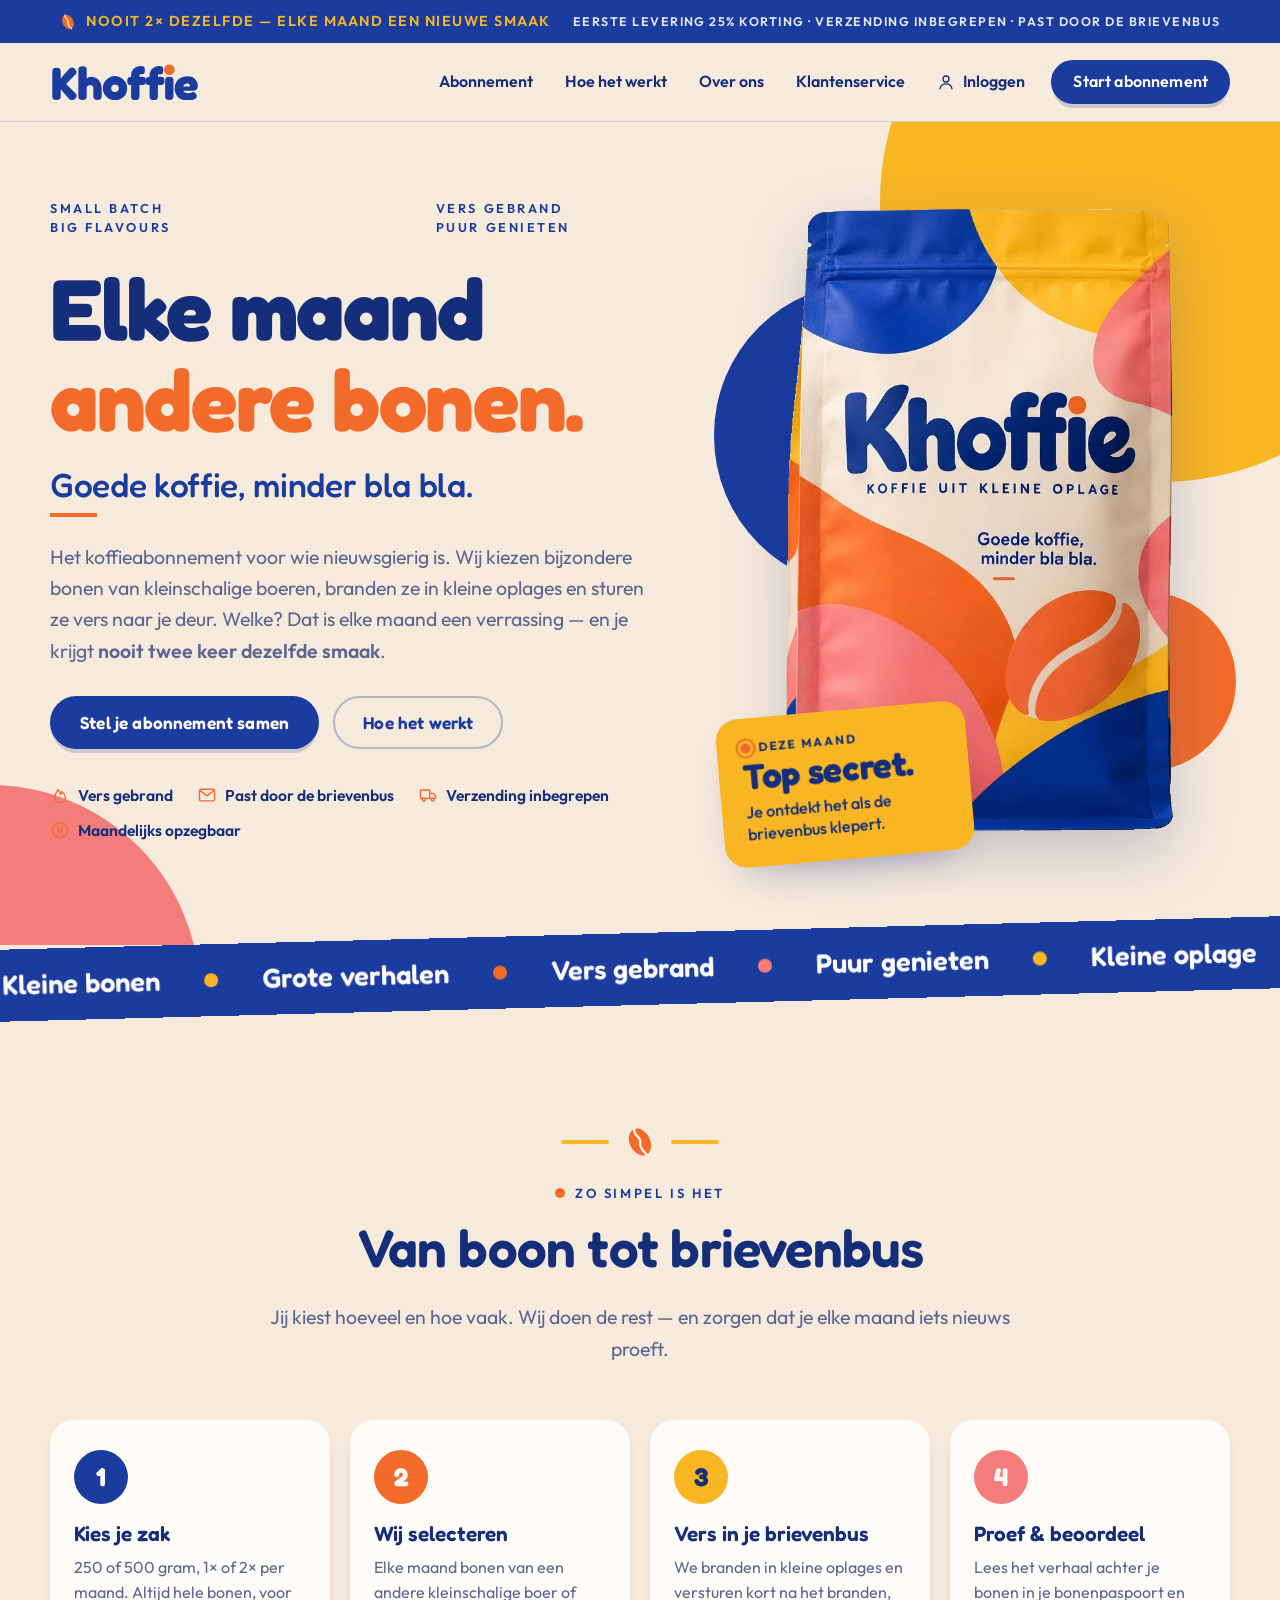
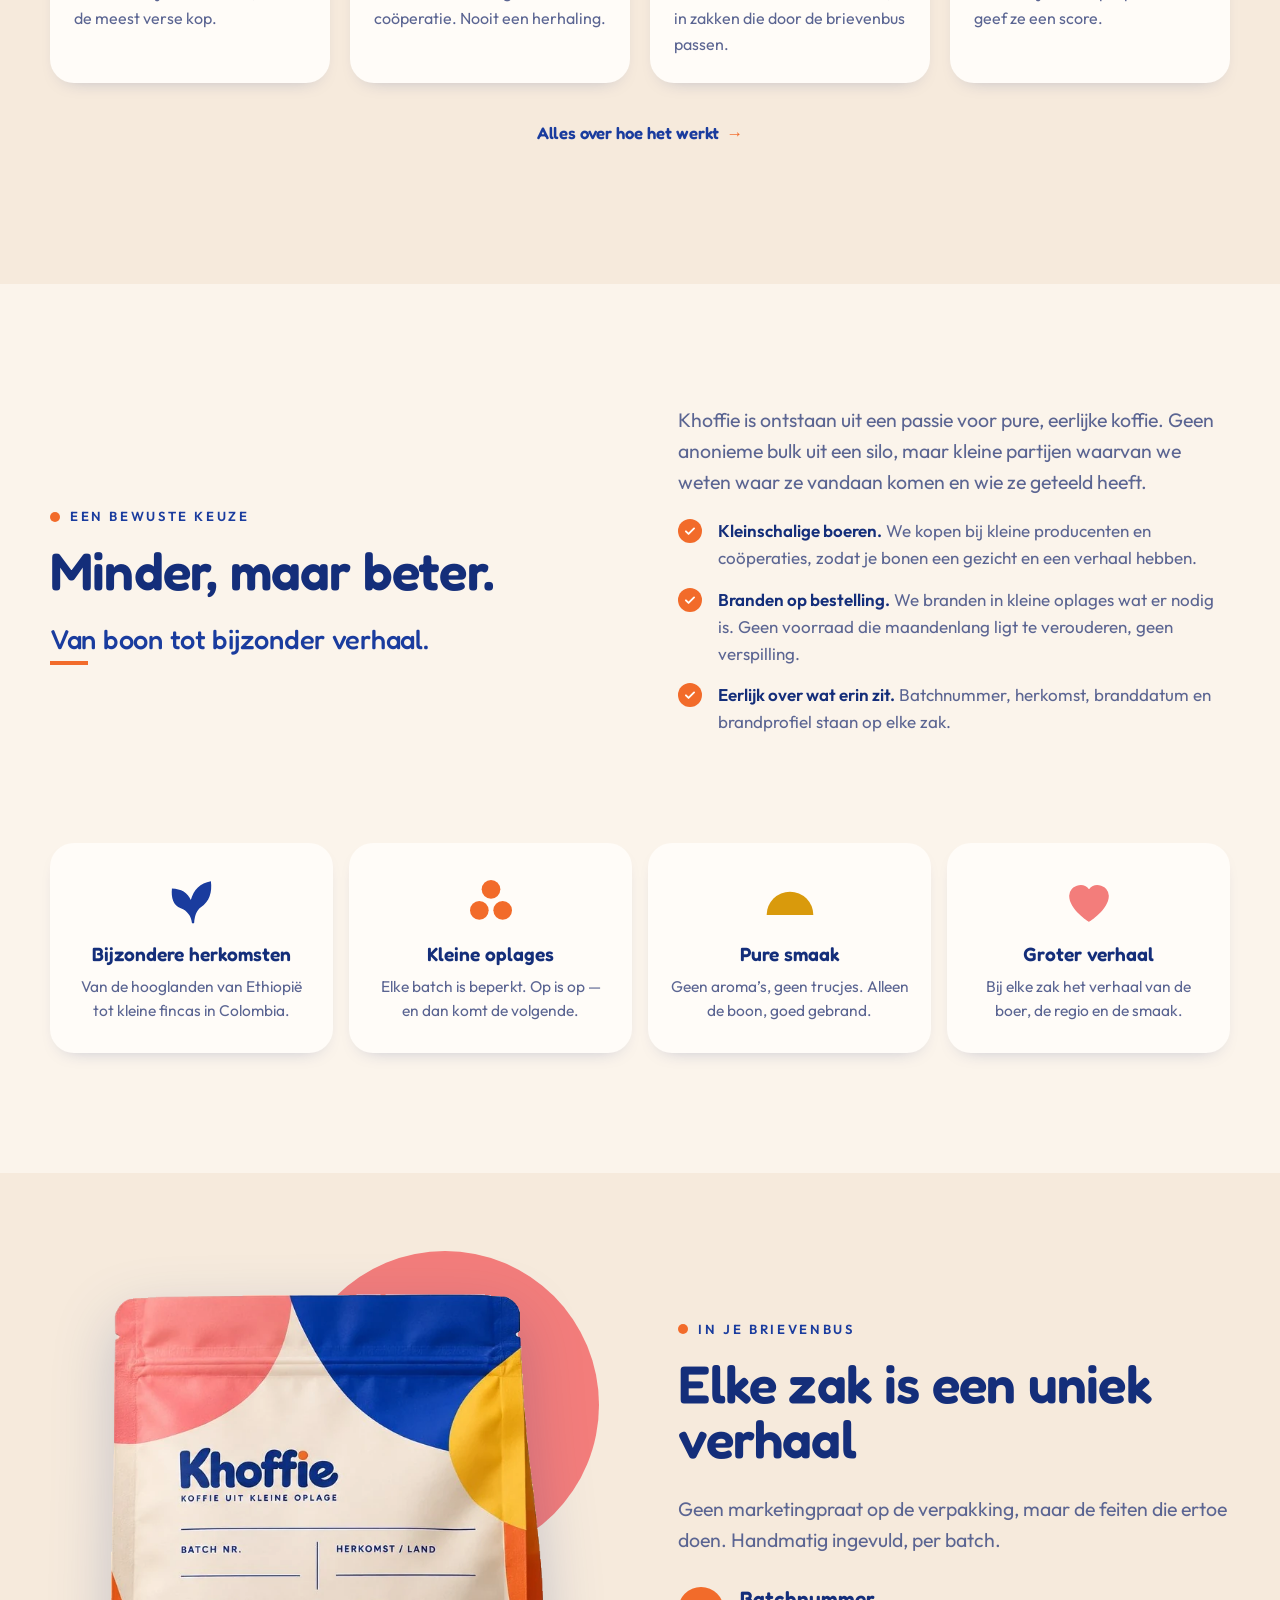
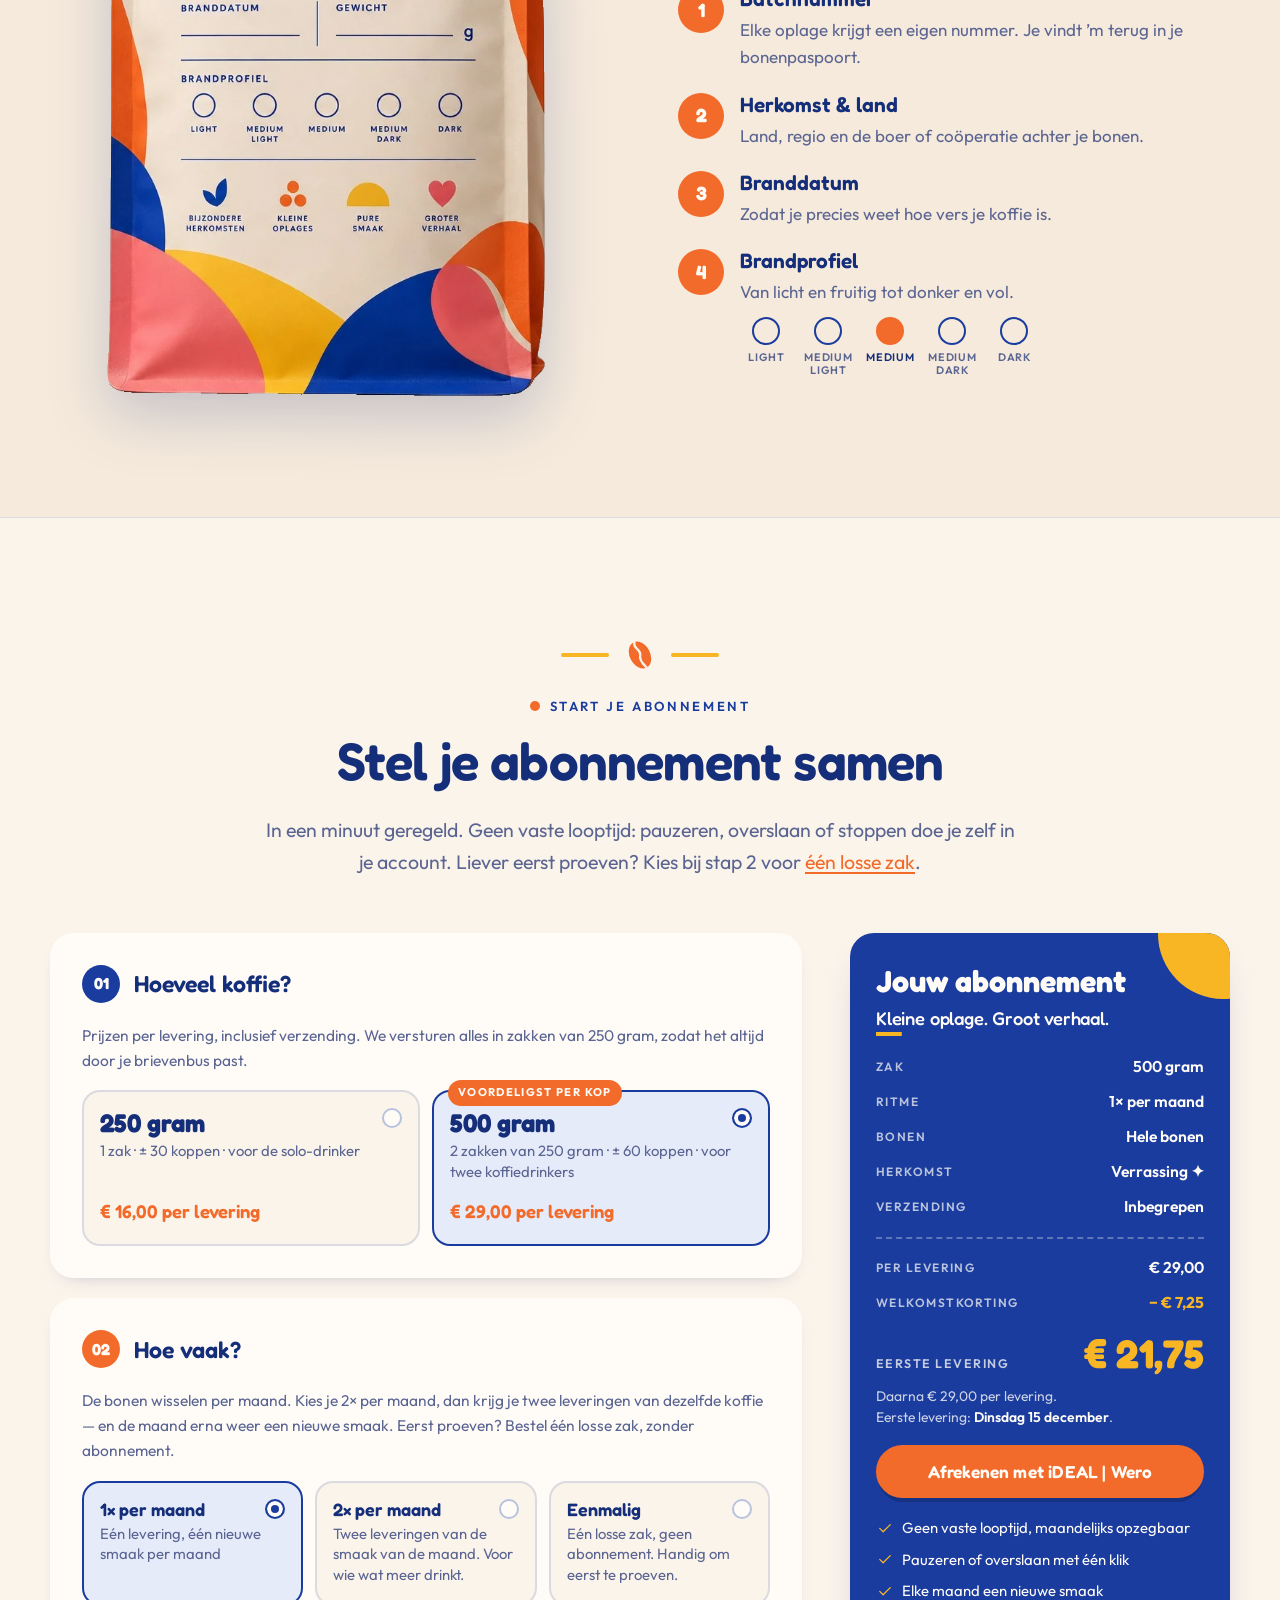
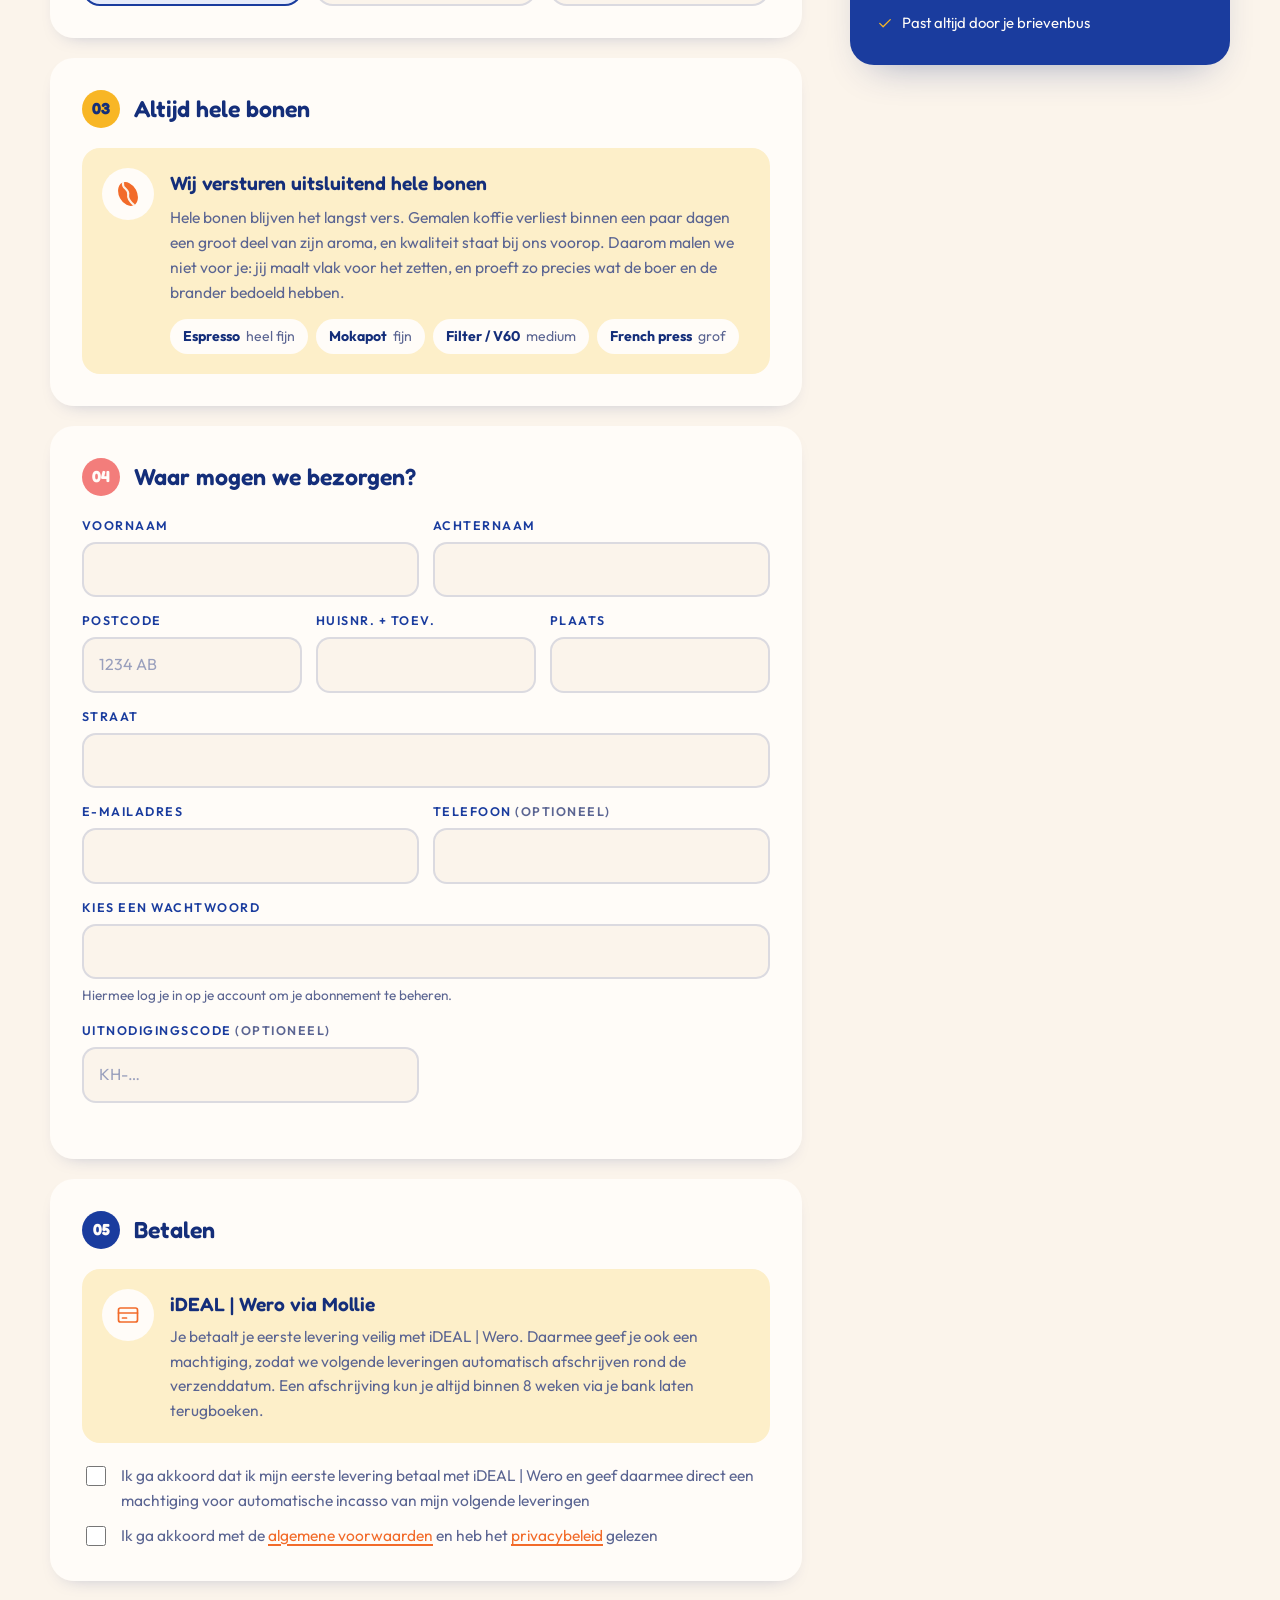
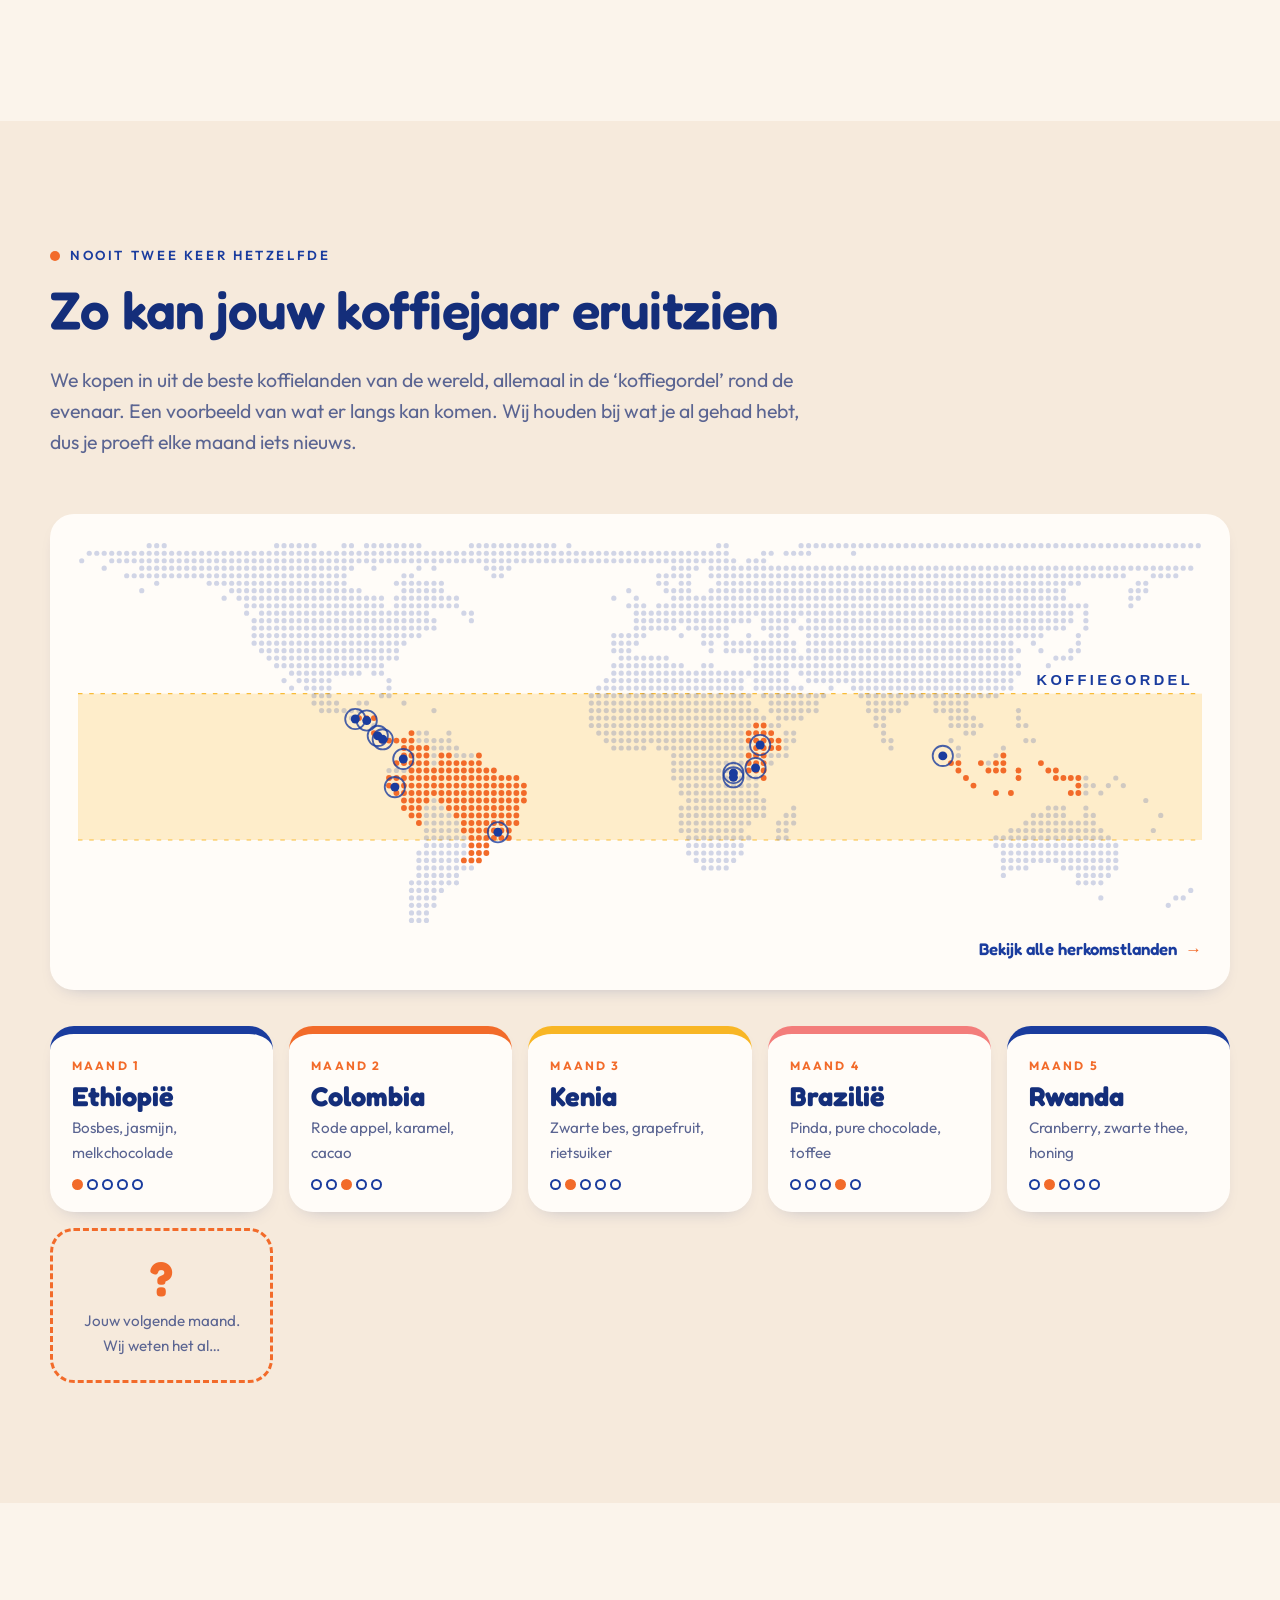
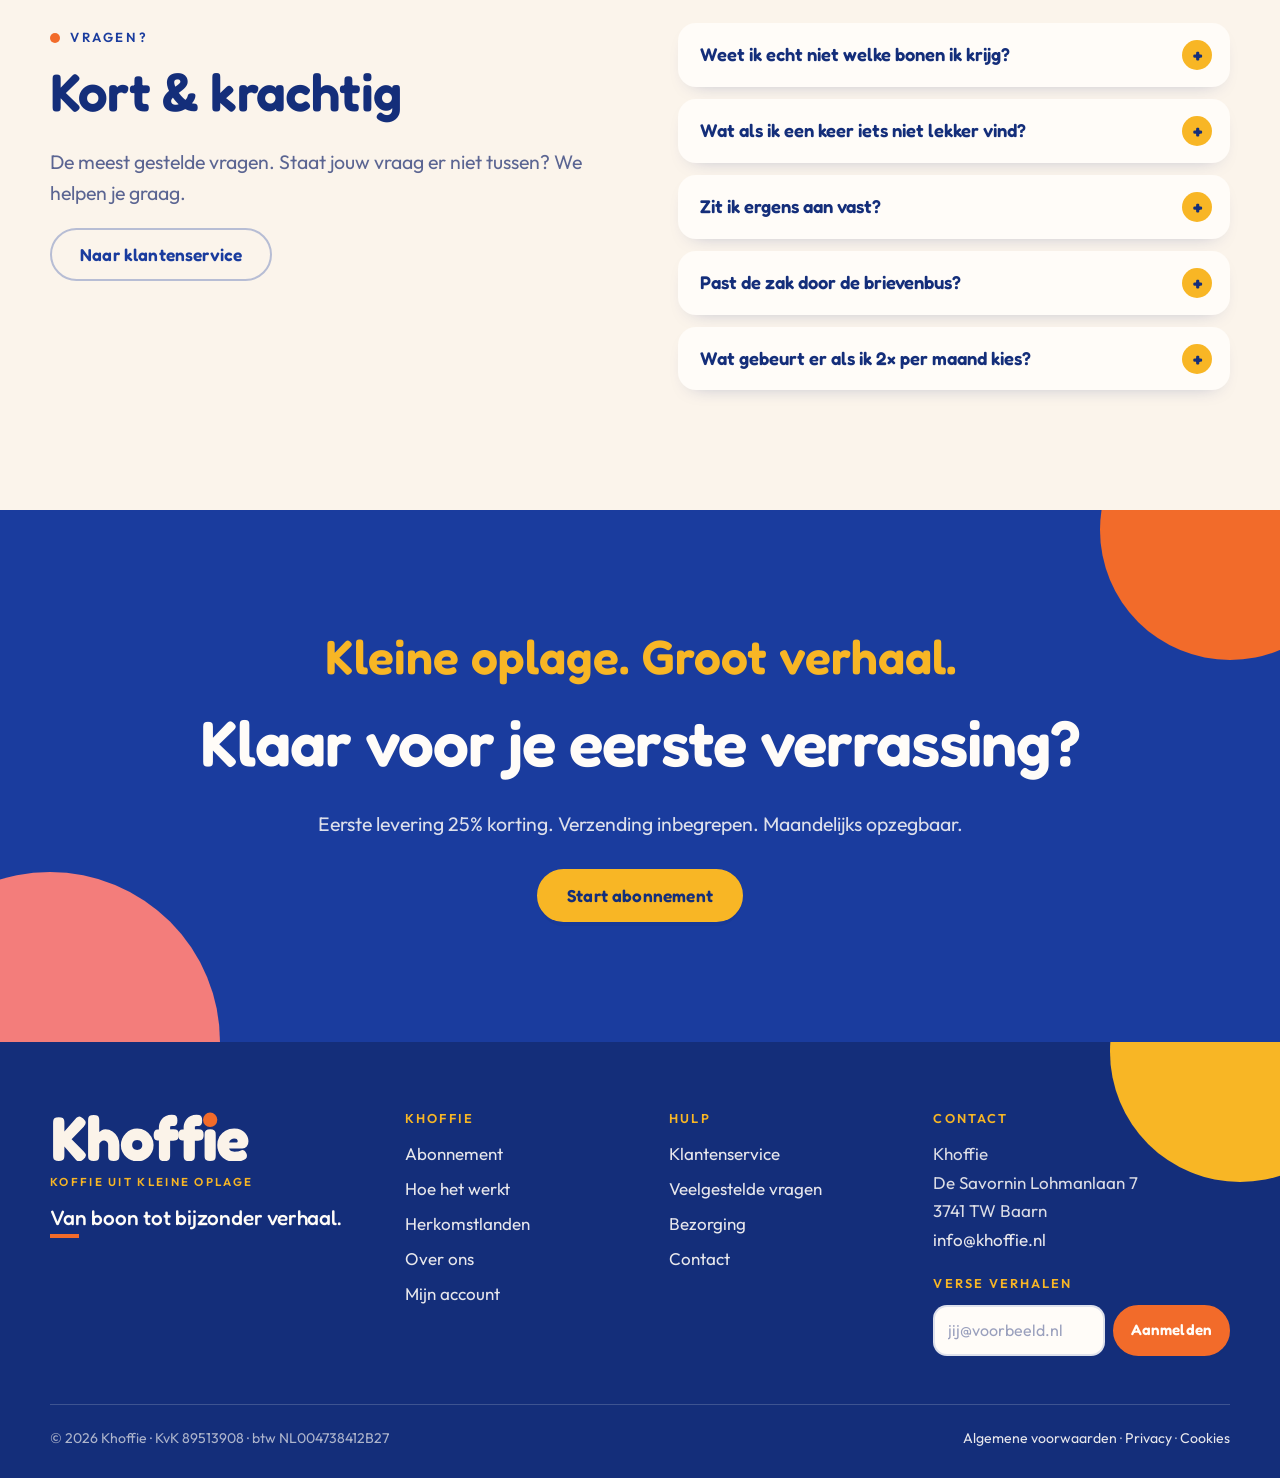
==== commit f897ca0f: "Koffiezakken uitgesneden, zonder achtergrond en kader Voor- en achterkant en de twee zakken samen st" ====
--- a/index.html
+++ b/index.html
@@ -65,7 +65,7 @@
           </ul>
         </div>
         <div class="hero-visual">
-          <img class="bag" src="assets/img/khoffie-zak-voorkant.jpg" alt="Khoffie koffiezak: koffie uit kleine oplage" width="645" height="1007">
+          <img class="bag" src="assets/img/khoffie-zak-voorkant.webp" alt="Khoffie koffiezak: koffie uit kleine oplage" width="602" height="965">
           <div class="note">
             <span class="note-kicker"><span class="pulse" aria-hidden="true"></span>Deze maand</span>
             <span class="note-title">Top secret.</span>
@@ -151,7 +151,7 @@
     <section class="section">
       <div class="wrap split">
         <div class="label-visual reveal">
-          <img src="assets/img/khoffie-zak-achterkant.jpg" alt="Achterkant van de Khoffie-zak met batchnummer, herkomst, branddatum, brandprofiel en gewicht" width="648" height="1007" loading="lazy">
+          <img src="assets/img/khoffie-zak-achterkant.webp" alt="Achterkant van de Khoffie-zak met batchnummer, herkomst, branddatum, brandprofiel en gewicht" width="606" height="969" loading="lazy">
         </div>
         <div class="reveal">
           <div class="section-head" style="margin-bottom:32px">
--- a/assets/css/style.css
+++ b/assets/css/style.css
@@ -281,12 +281,8 @@
   background: var(--orange); border-radius: 50%; z-index: -1;
 }
 .hero-visual .bag {
-  border-radius: 34px;
-  box-shadow: var(--shadow);
-  aspect-ratio: 645 / 1007;
-  object-fit: cover;
   width: 100%;
-  border: 6px solid var(--white);
+  filter: drop-shadow(0 22px 30px rgba(20, 46, 122, 0.22));
 }
 .hero-visual .note {
   position: absolute; left: -64px; bottom: -4%;
@@ -420,7 +416,7 @@
   content: ""; position: absolute; width: 70%; aspect-ratio: 1; right: -12%; top: -6%;
   background: var(--pink); border-radius: 50%; z-index: 0;
 }
-.label-visual img { border-radius: 34px; box-shadow: var(--shadow); border: 6px solid var(--white); position: relative; z-index: 1; }
+.label-visual img { position: relative; z-index: 1; filter: drop-shadow(0 22px 30px rgba(20, 46, 122, 0.22)); }
 .label-points { list-style: none; padding: 0; margin: 0; display: grid; gap: 22px; counter-reset: lp; }
 .label-points li { display: grid; grid-template-columns: 46px 1fr; gap: 16px; }
 .label-points li::before {
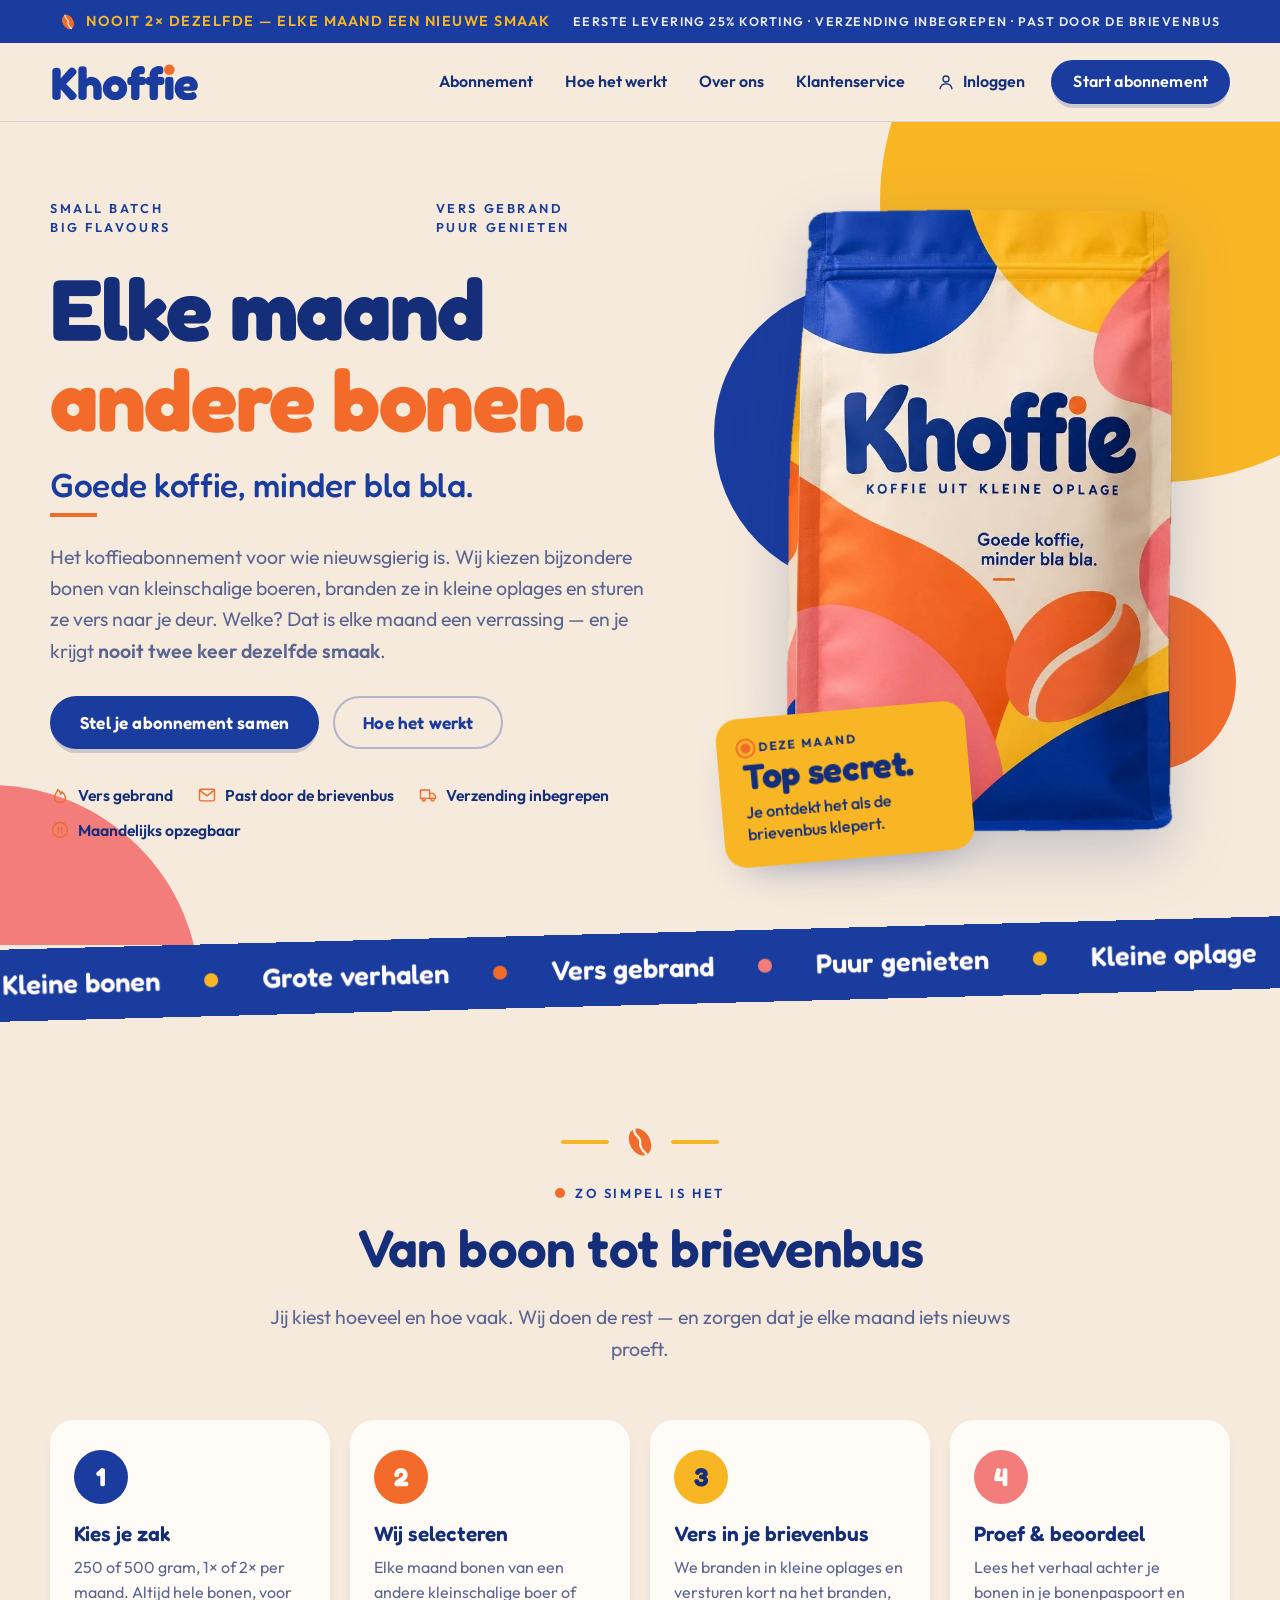
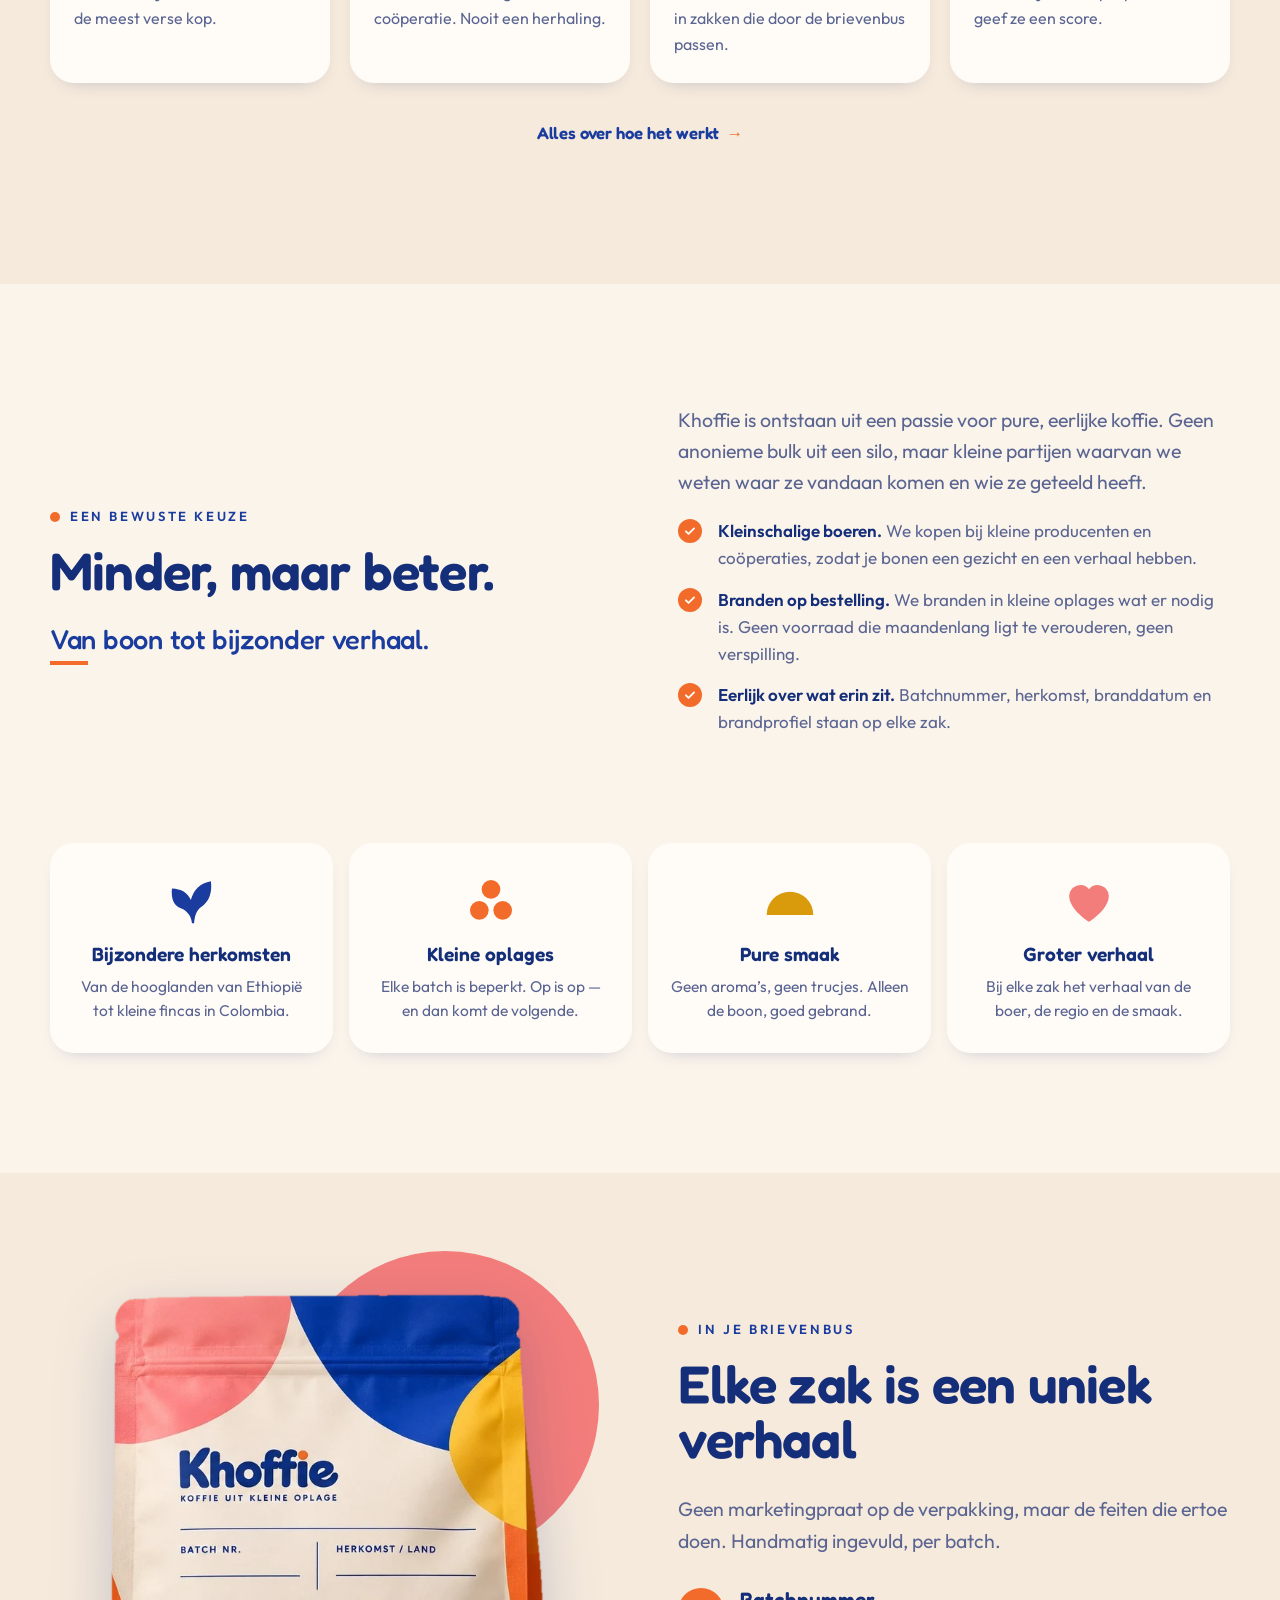
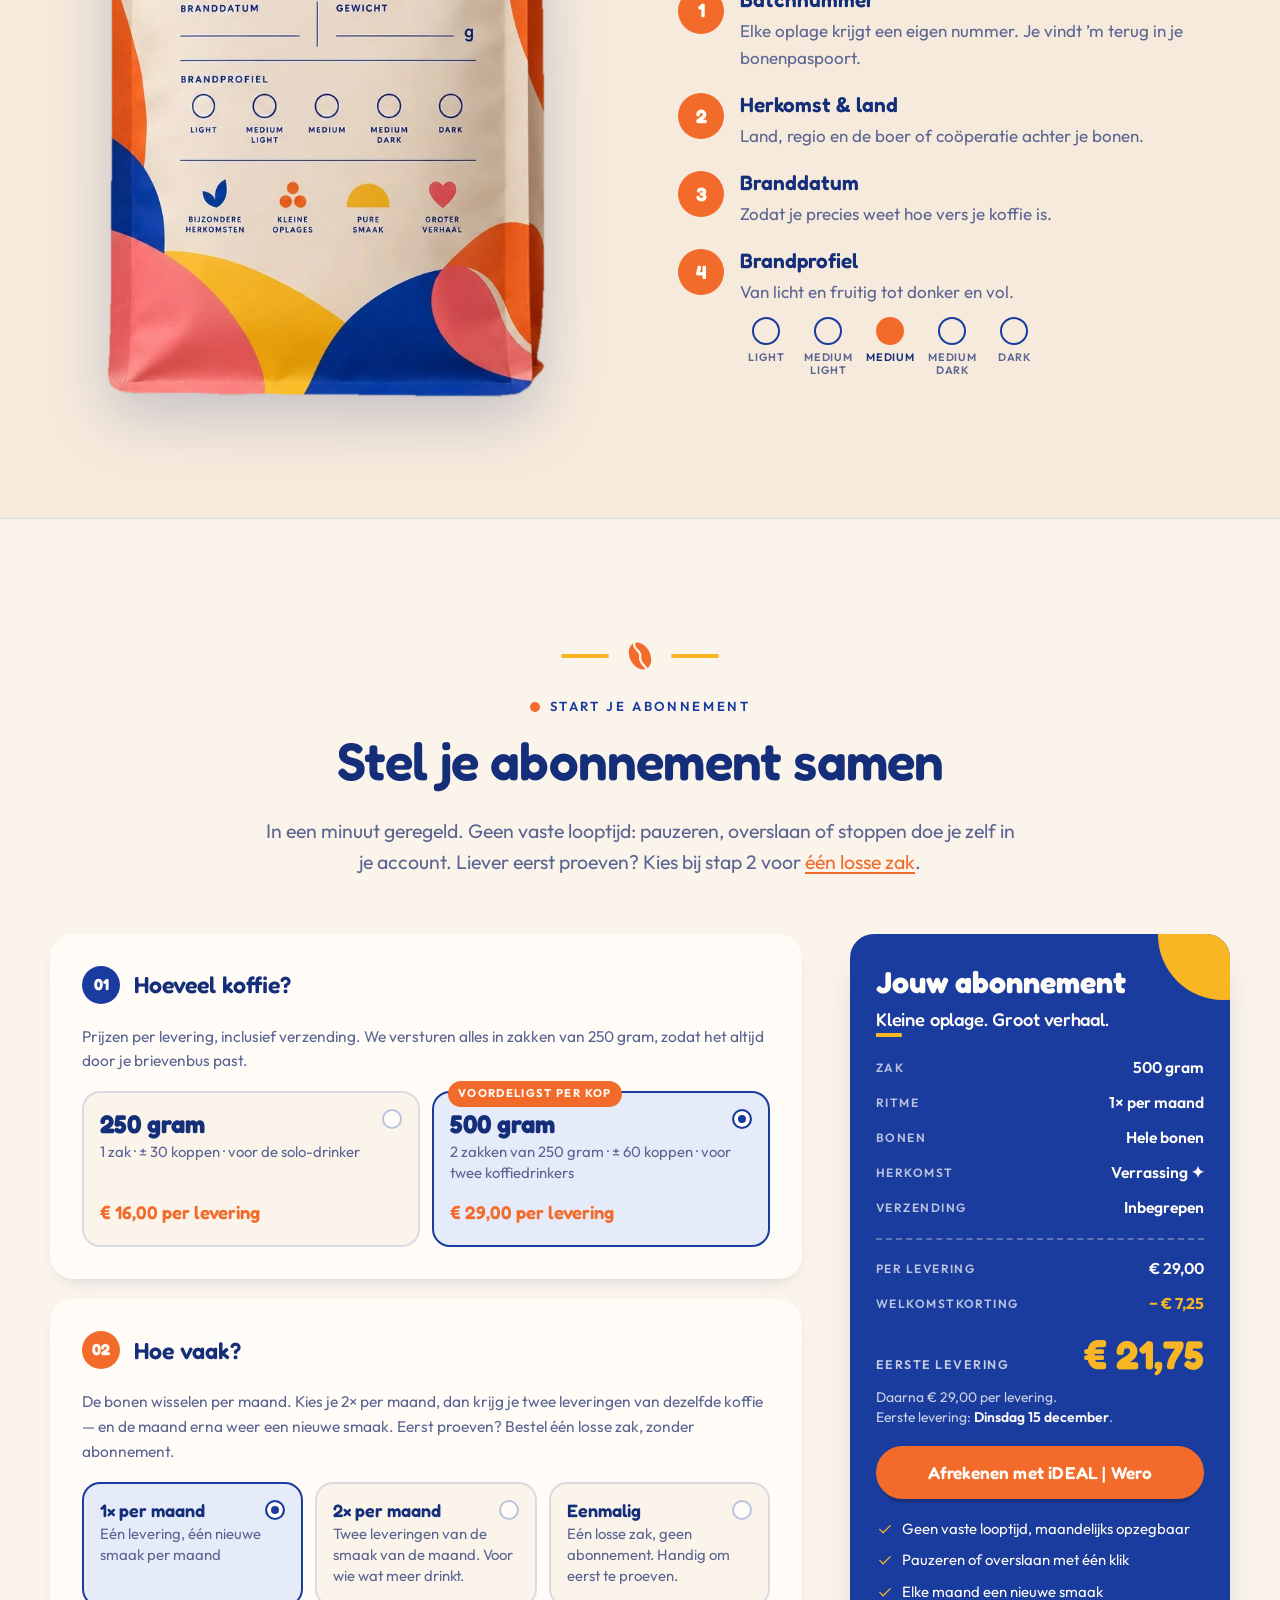
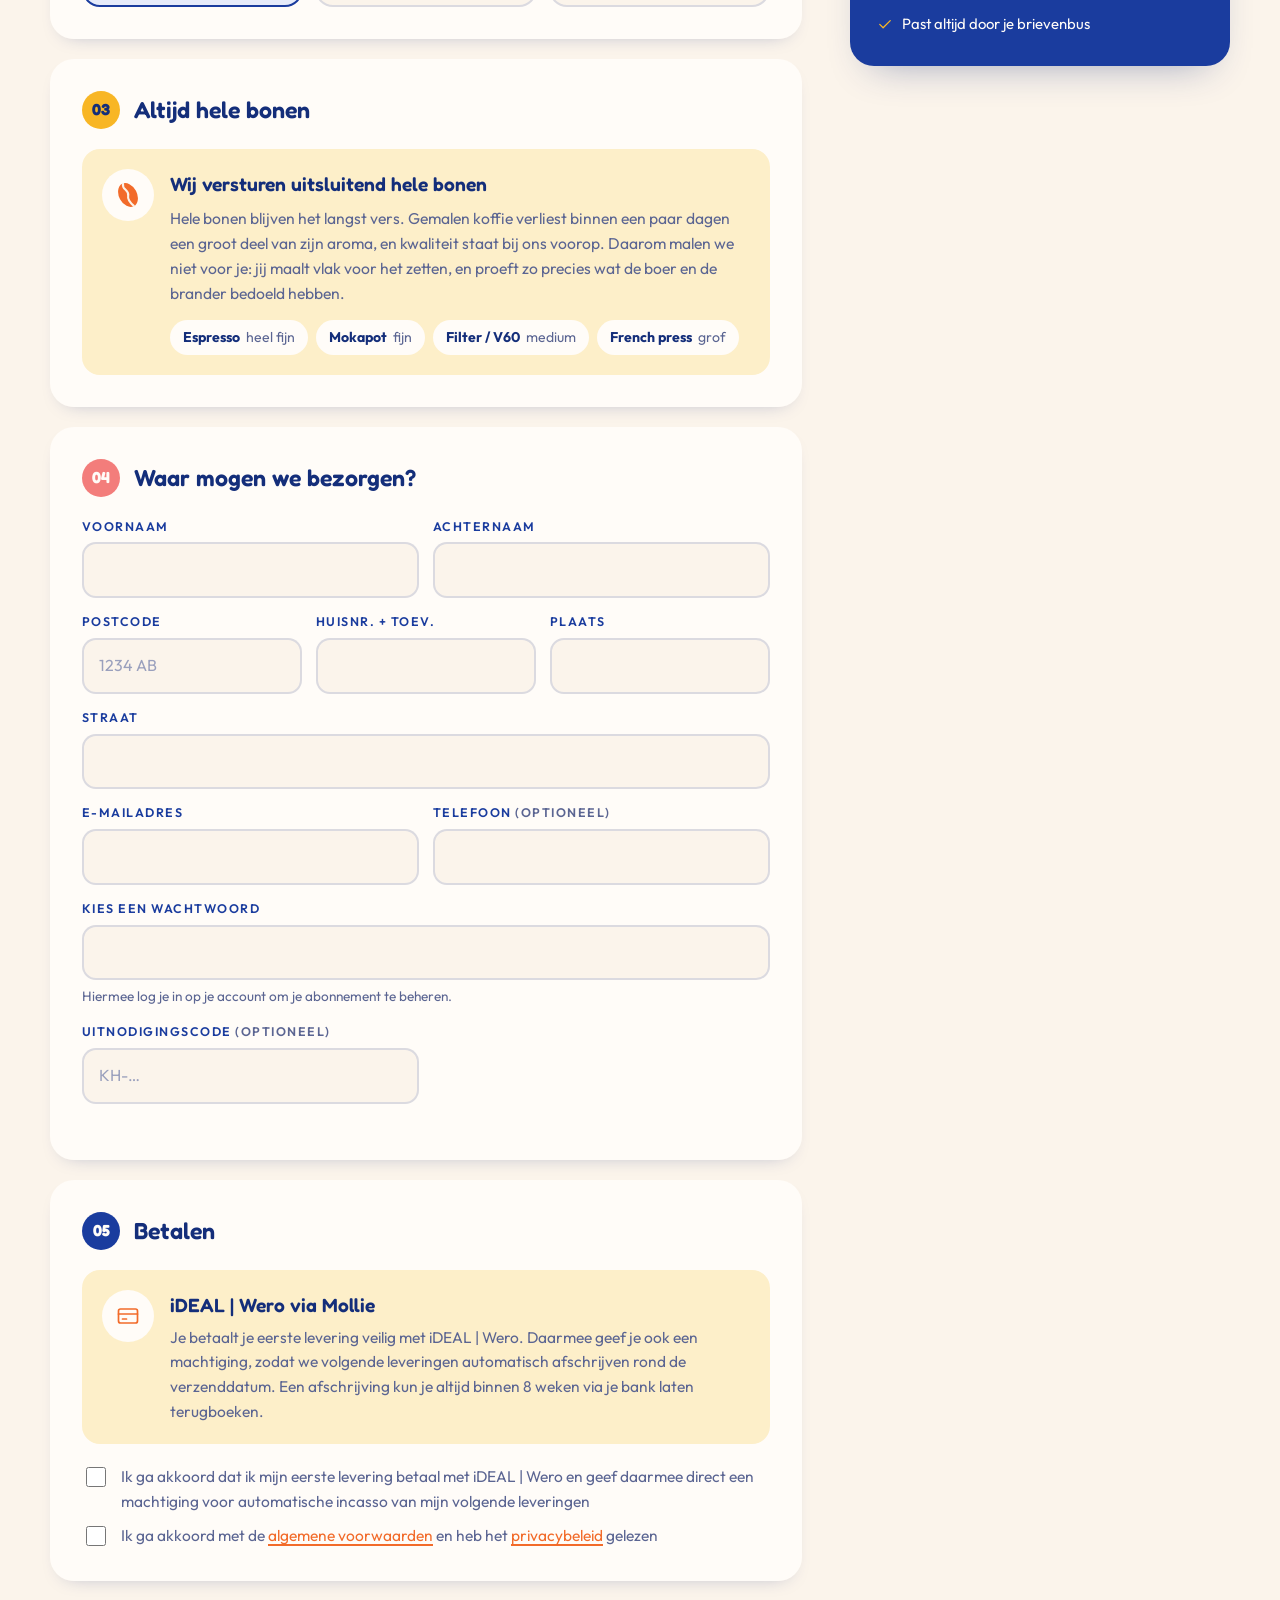
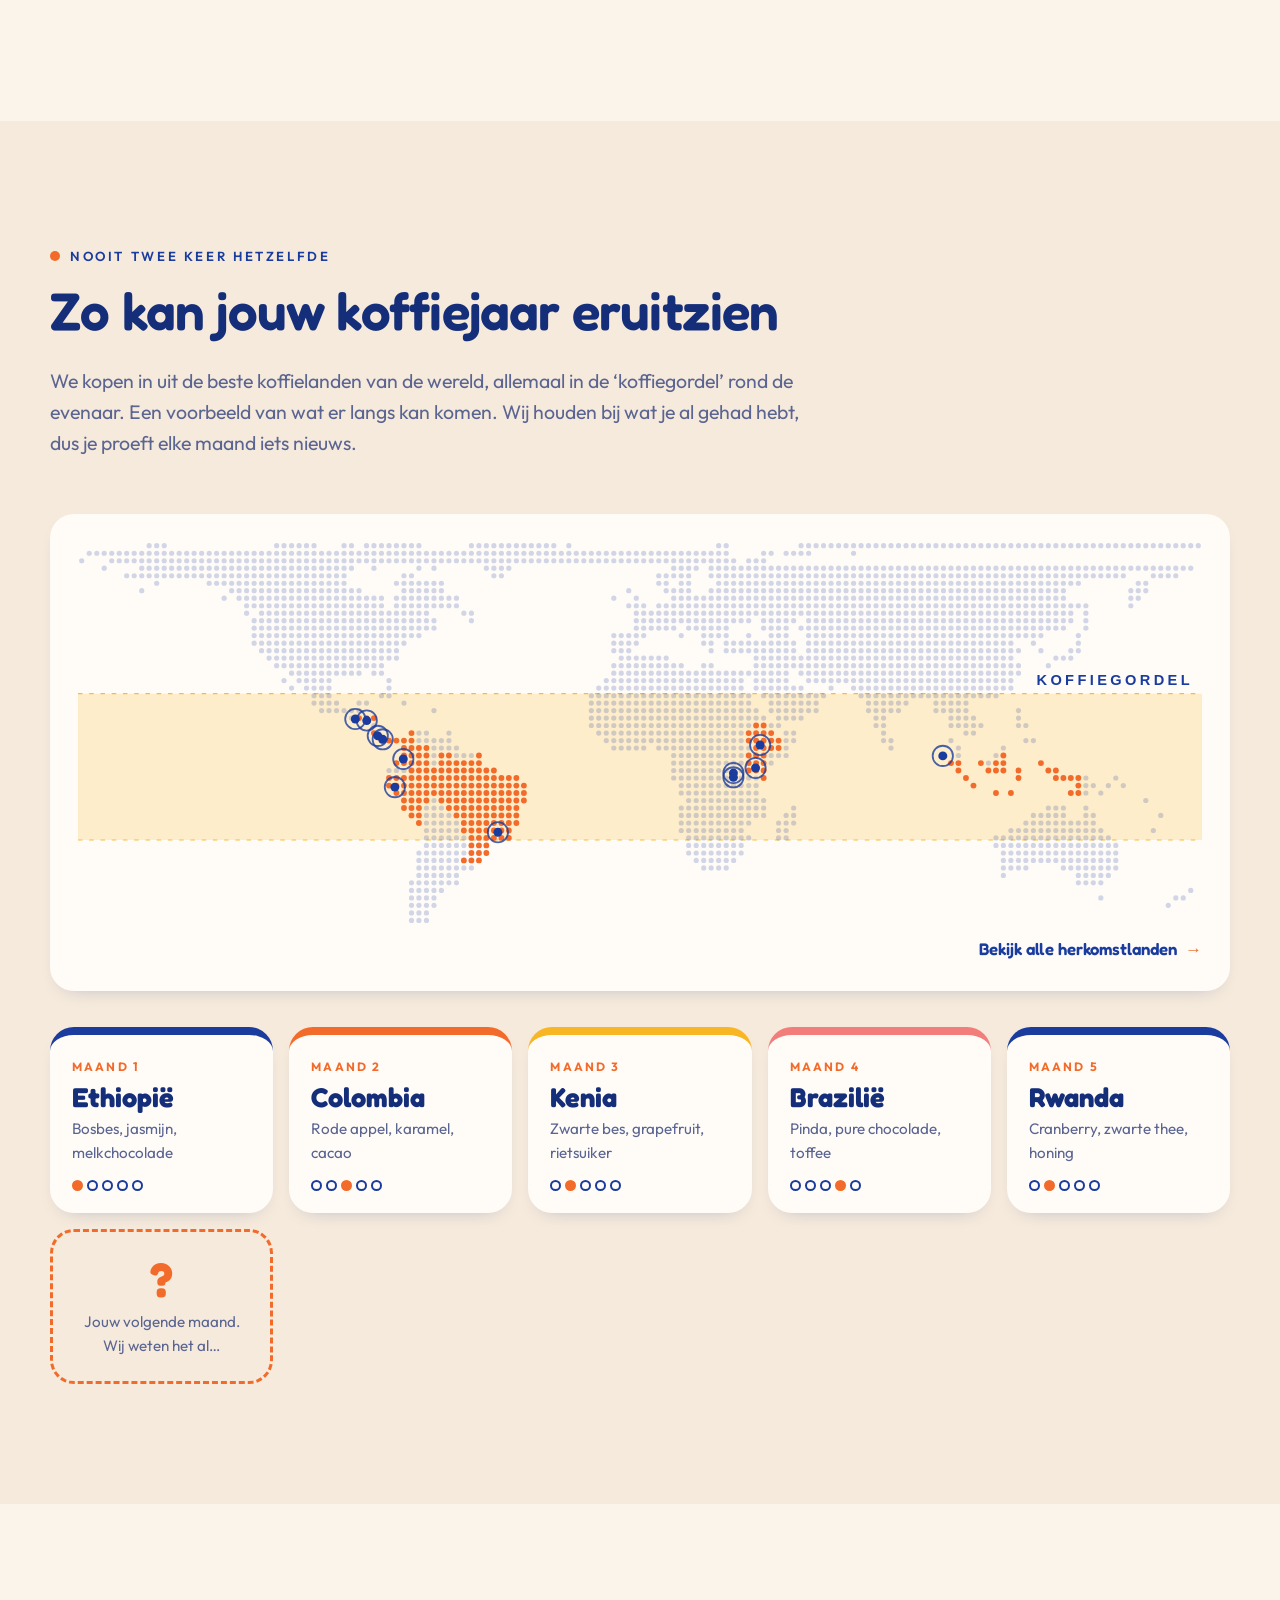
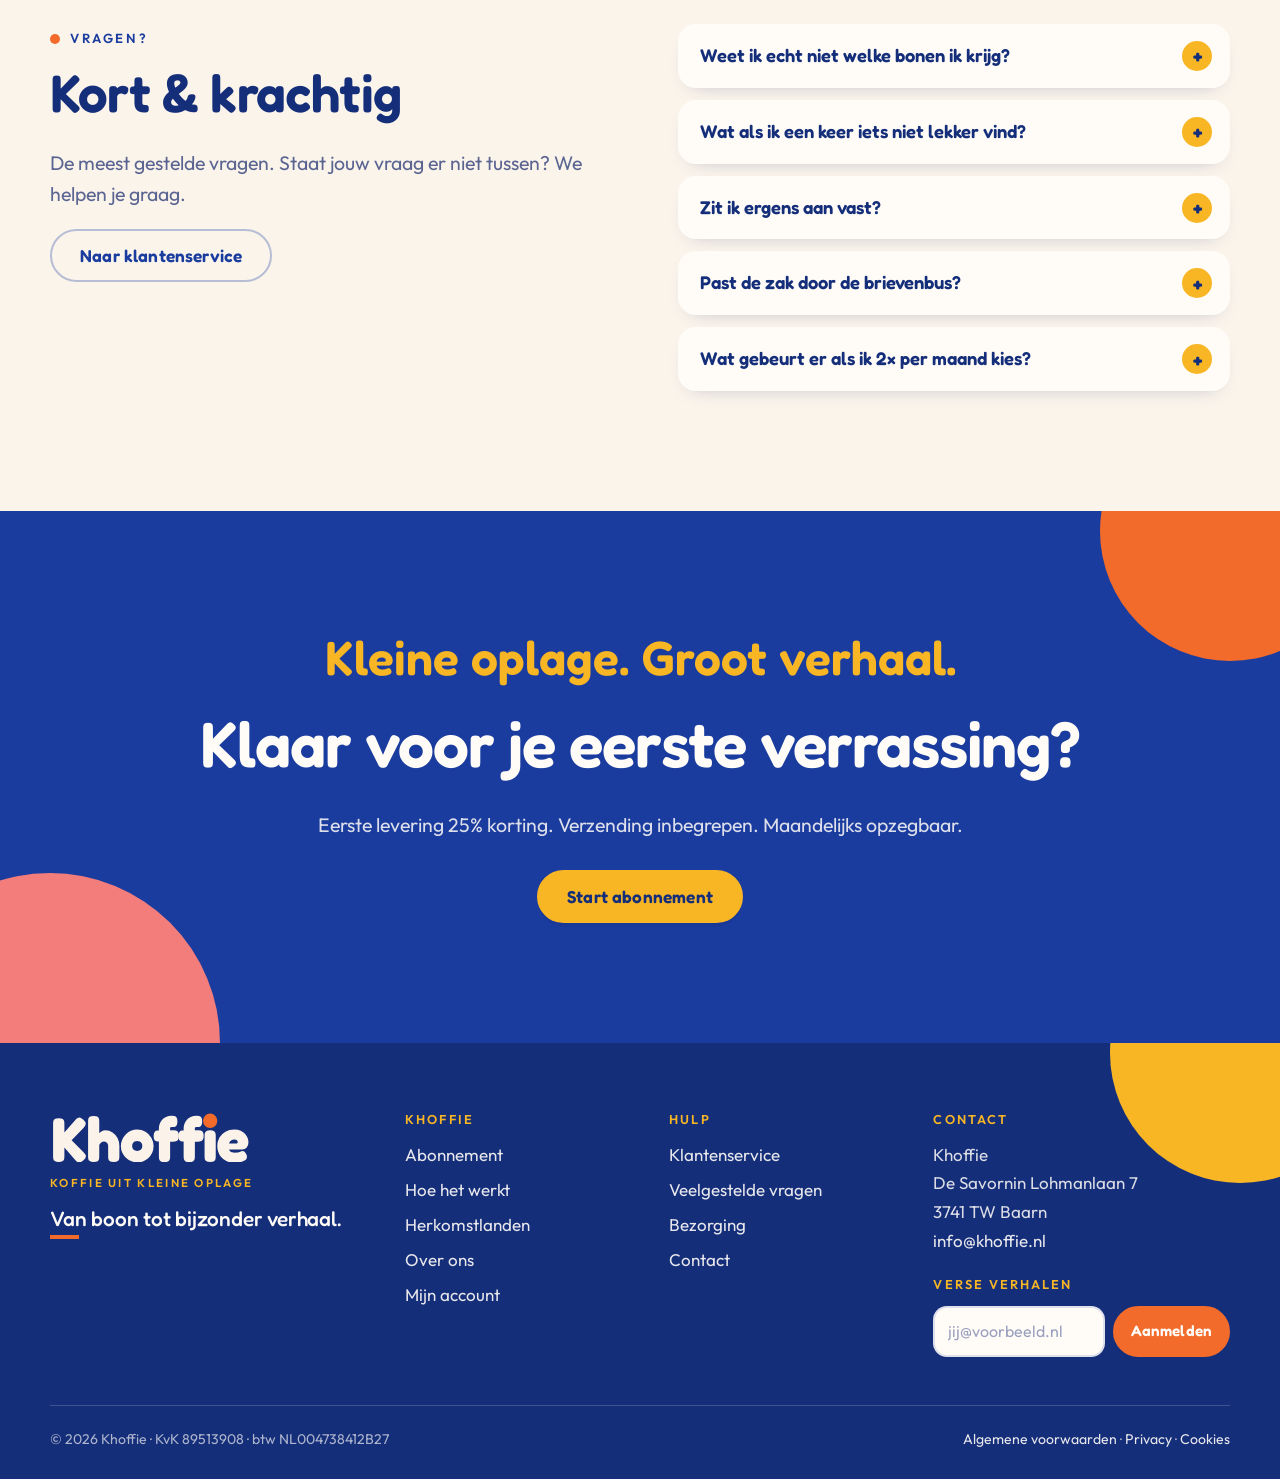
==== commit 17755d00: "Koffiezakken: lichte rand langs de uitsnede weg, en nieuwe versie van opmaak en afbeeldingen altijd " ====
--- a/index.html
+++ b/index.html
@@ -14,7 +14,7 @@
   <link rel="apple-touch-icon" href="assets/img/apple-touch-icon.png">
   <link rel="preload" href="assets/fonts/fredoka.woff2" as="font" type="font/woff2" crossorigin>
   <link rel="stylesheet" href="assets/css/fonts.css">
-  <link rel="stylesheet" href="assets/css/style.css">
+  <link rel="stylesheet" href="assets/css/style.css?v=2">
 </head>
 <body>
   <a class="visually-hidden" href="#main">Naar de inhoud</a>
@@ -65,7 +65,7 @@
           </ul>
         </div>
         <div class="hero-visual">
-          <img class="bag" src="assets/img/khoffie-zak-voorkant.webp" alt="Khoffie koffiezak: koffie uit kleine oplage" width="602" height="965">
+          <img class="bag" src="assets/img/khoffie-zak-voorkant.webp?v=2" alt="Khoffie koffiezak: koffie uit kleine oplage" width="602" height="965">
           <div class="note">
             <span class="note-kicker"><span class="pulse" aria-hidden="true"></span>Deze maand</span>
             <span class="note-title">Top secret.</span>
@@ -151,7 +151,7 @@
     <section class="section">
       <div class="wrap split">
         <div class="label-visual reveal">
-          <img src="assets/img/khoffie-zak-achterkant.webp" alt="Achterkant van de Khoffie-zak met batchnummer, herkomst, branddatum, brandprofiel en gewicht" width="606" height="969" loading="lazy">
+          <img src="assets/img/khoffie-zak-achterkant.webp?v=2" alt="Achterkant van de Khoffie-zak met batchnummer, herkomst, branddatum, brandprofiel en gewicht" width="606" height="969" loading="lazy">
         </div>
         <div class="reveal">
           <div class="section-head" style="margin-bottom:32px">
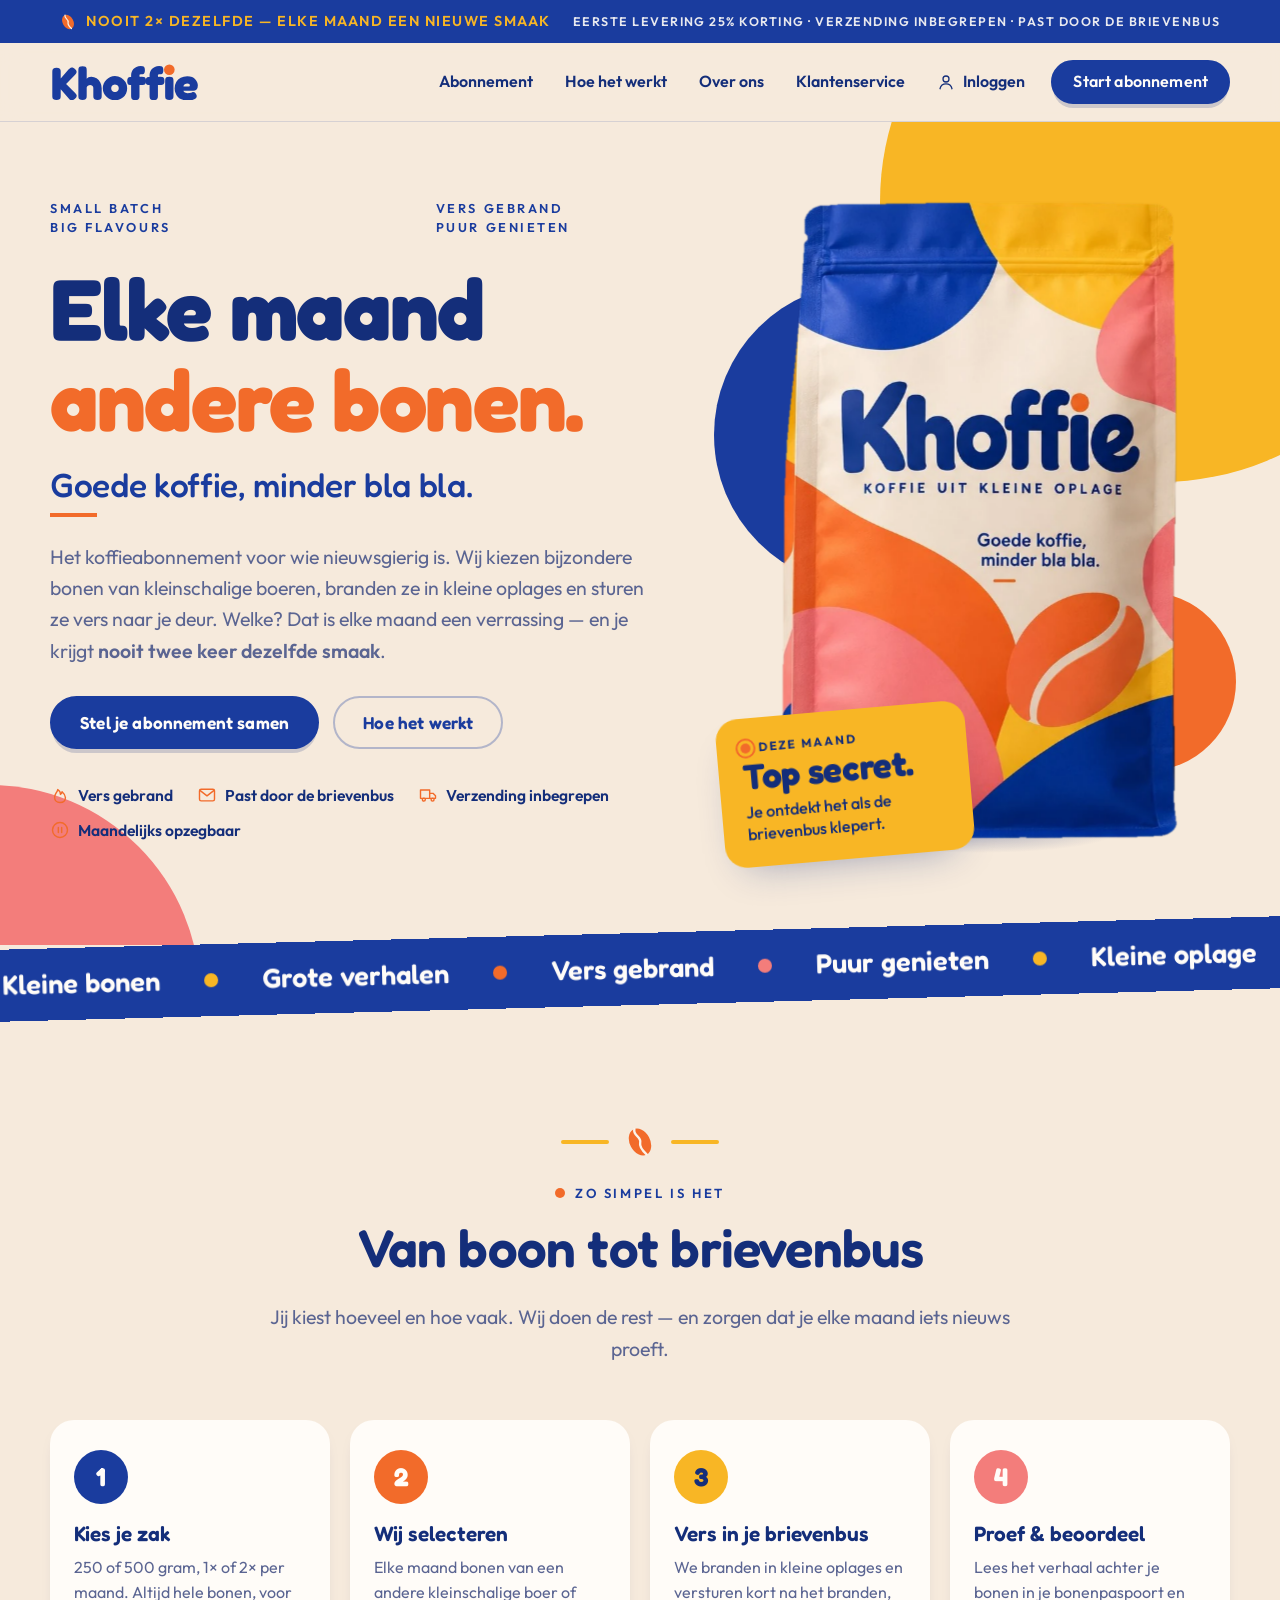
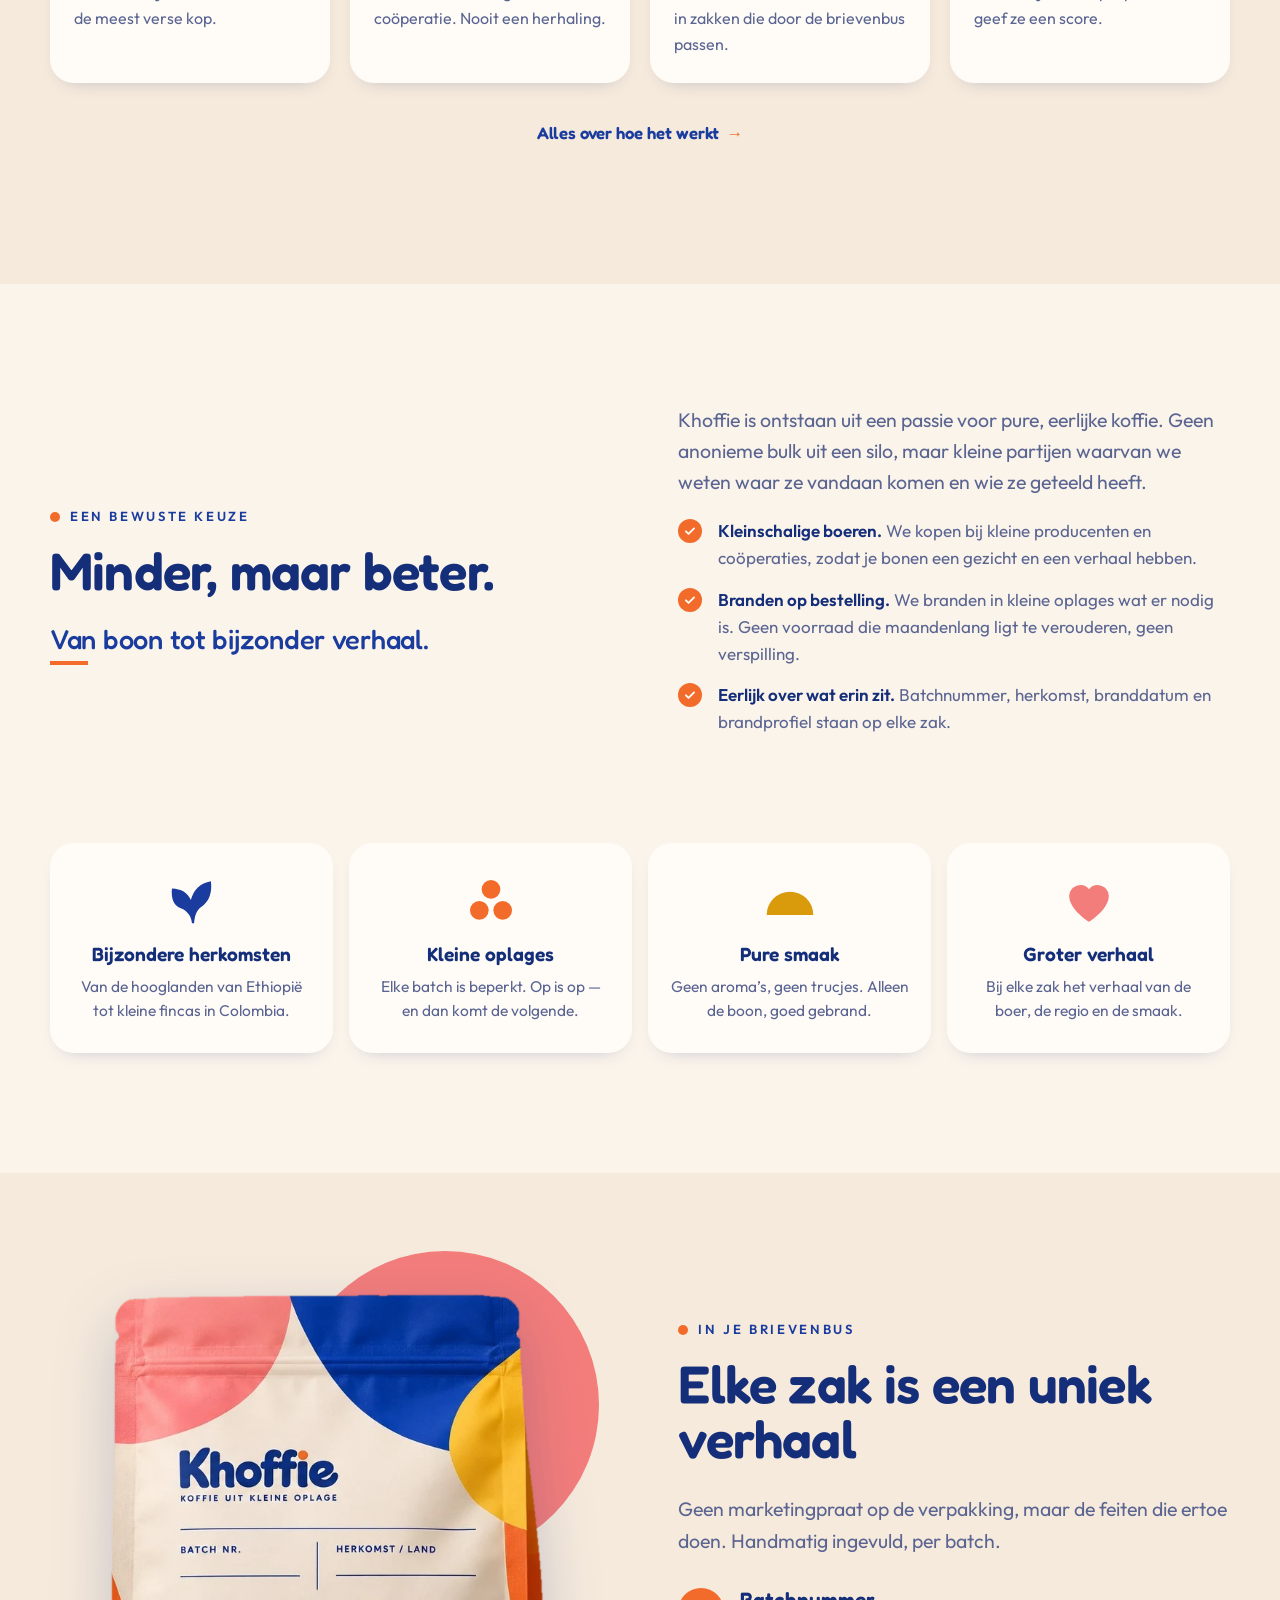
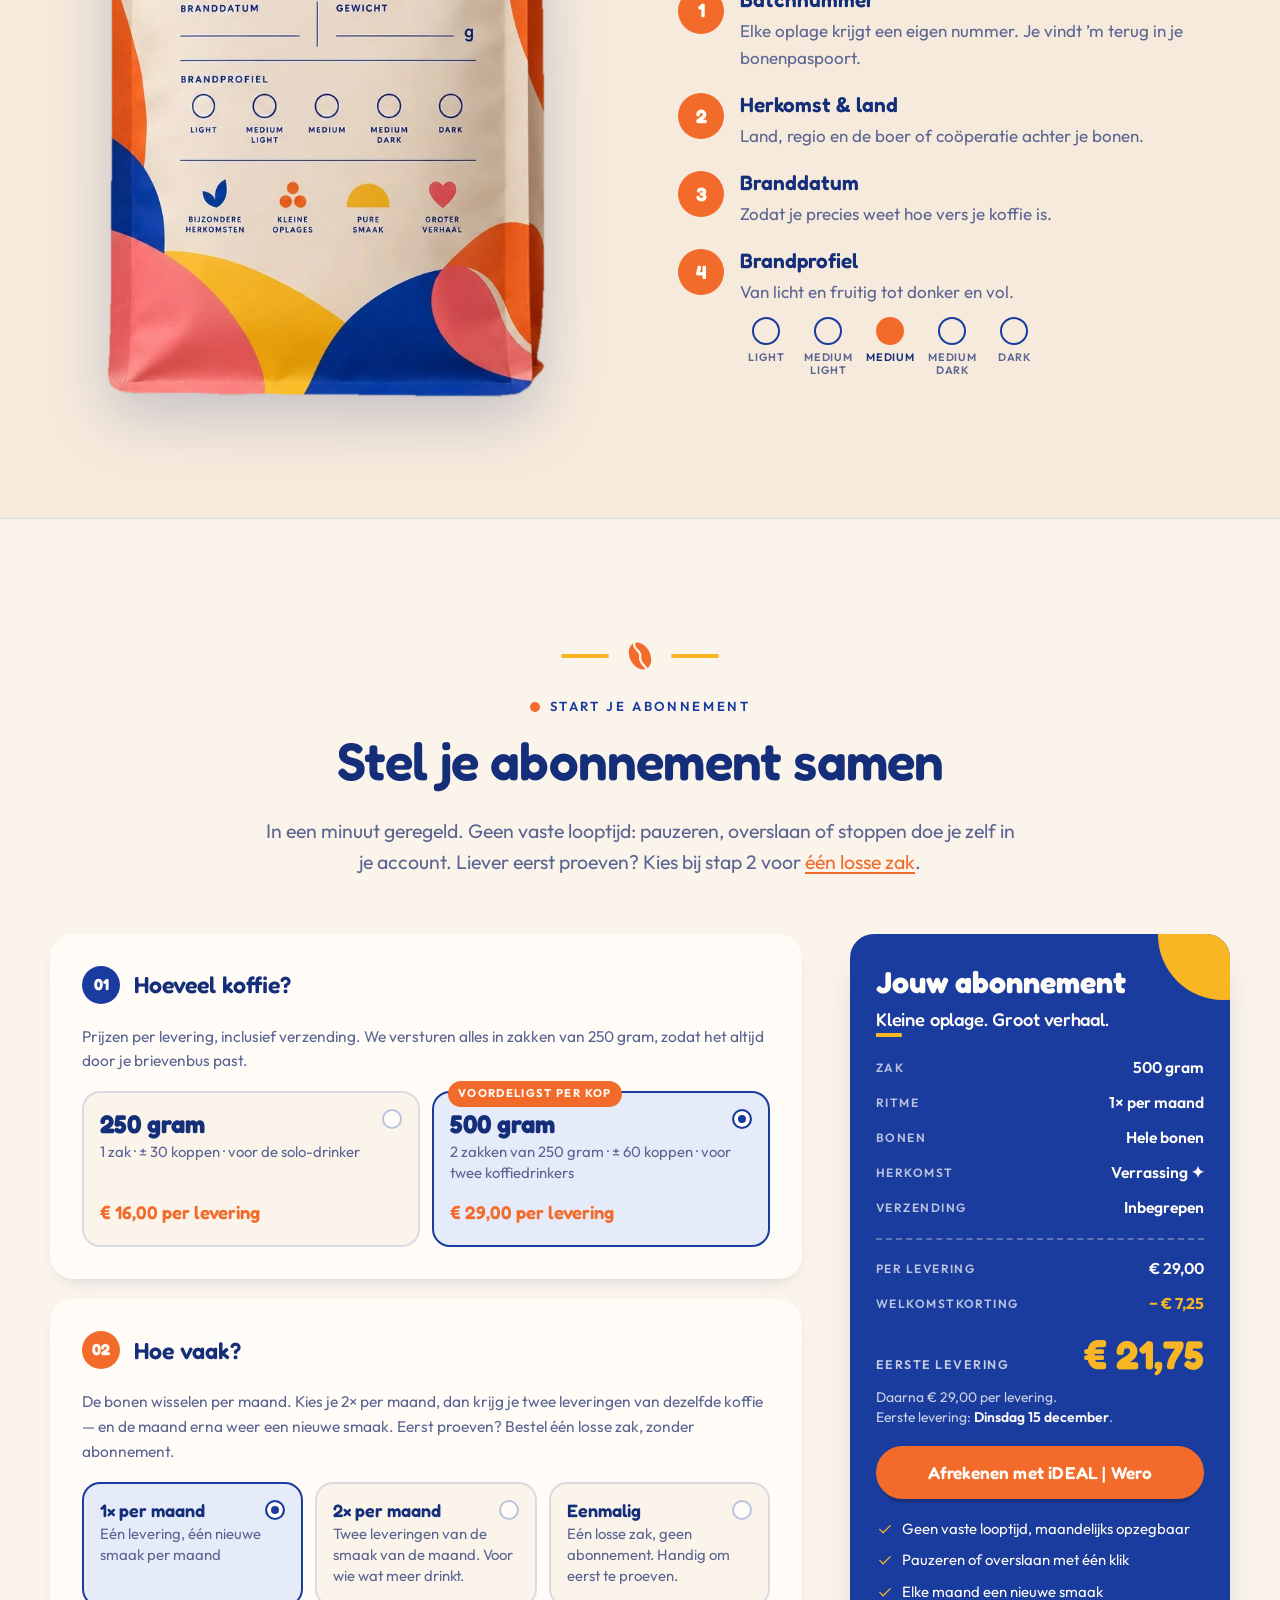
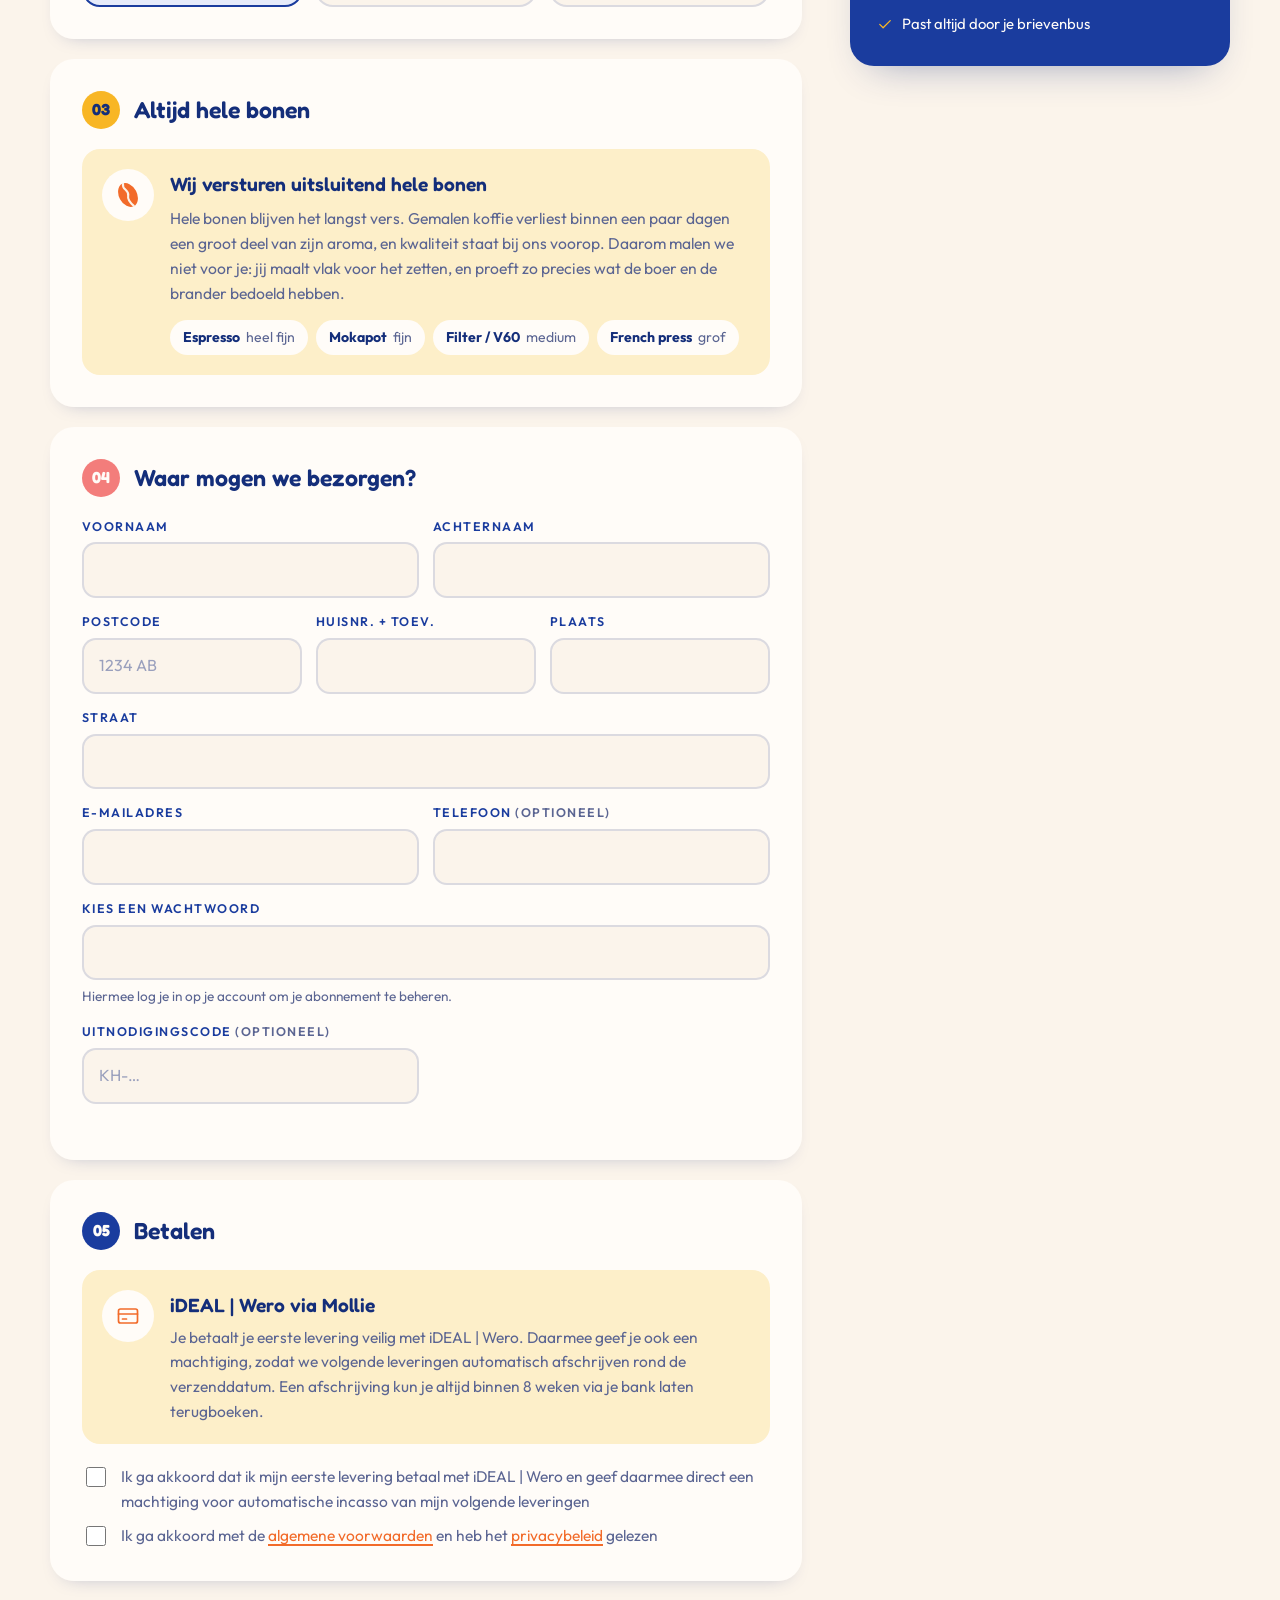
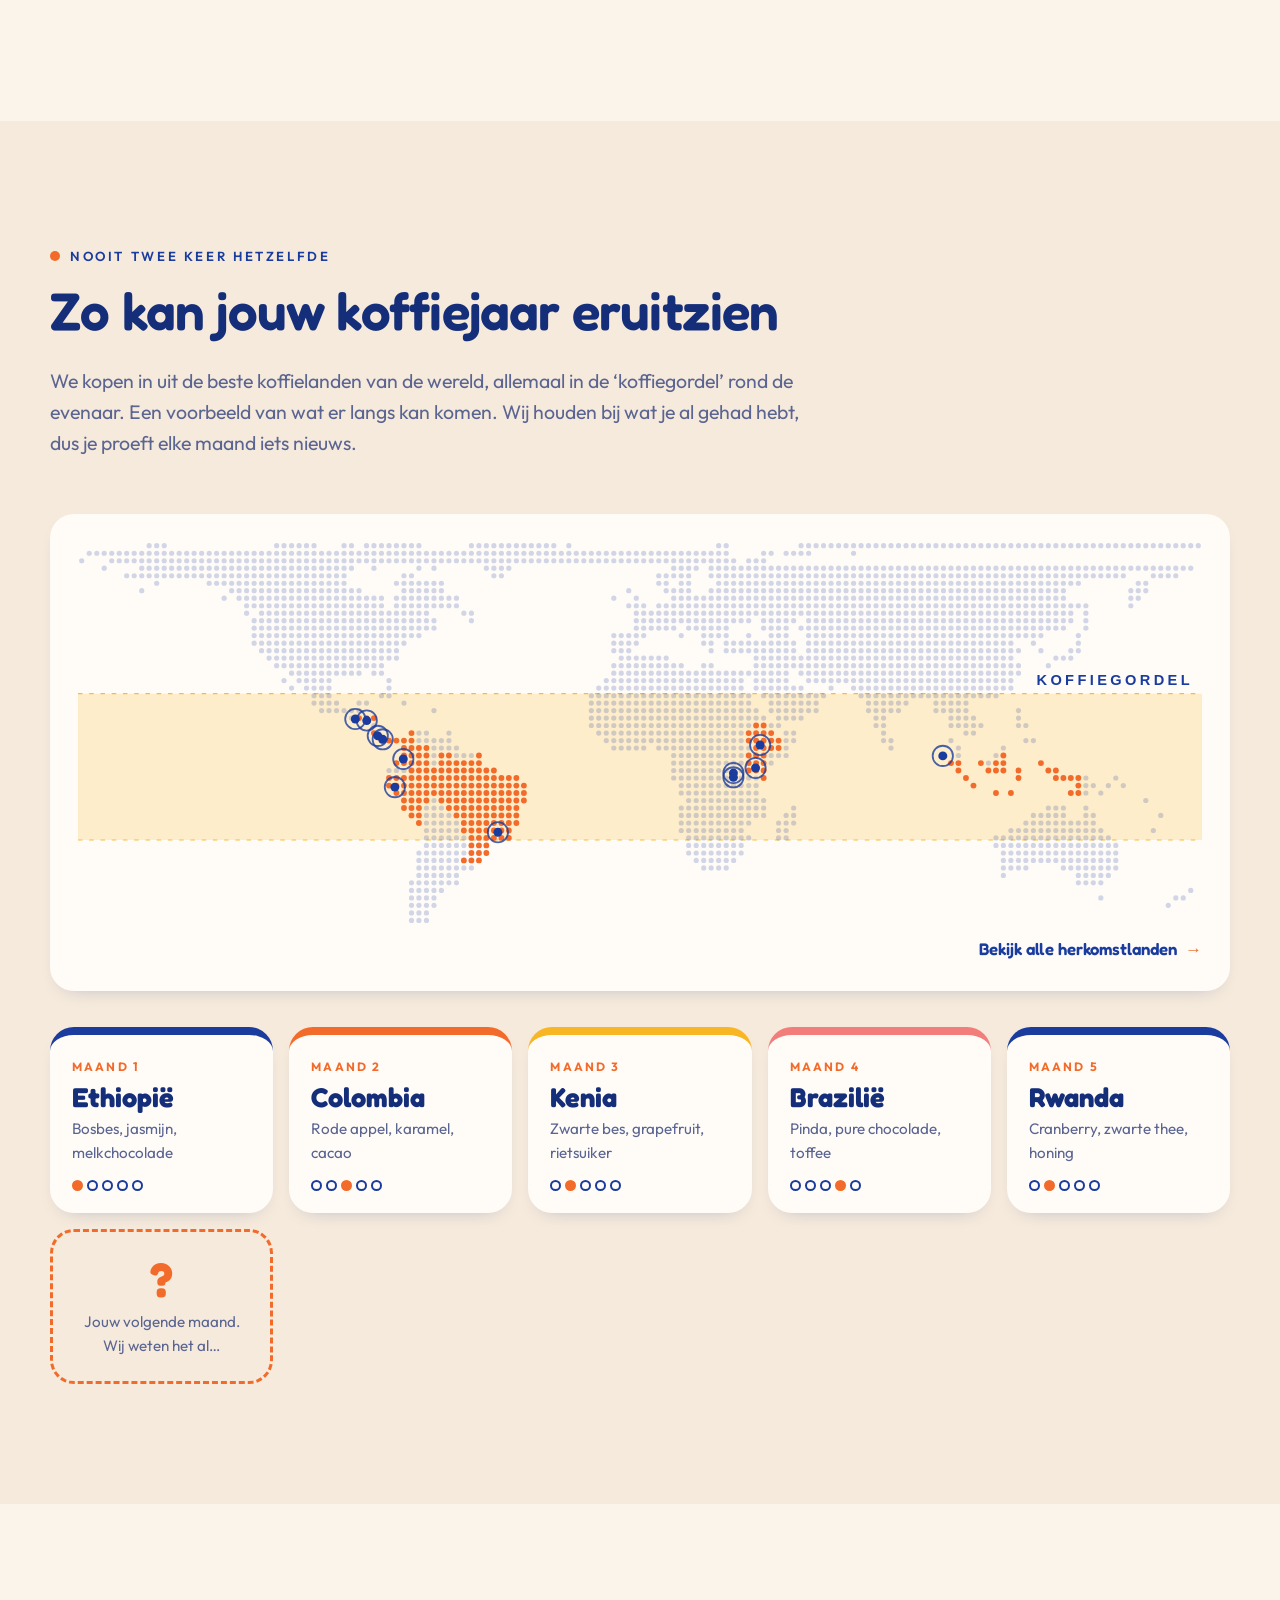
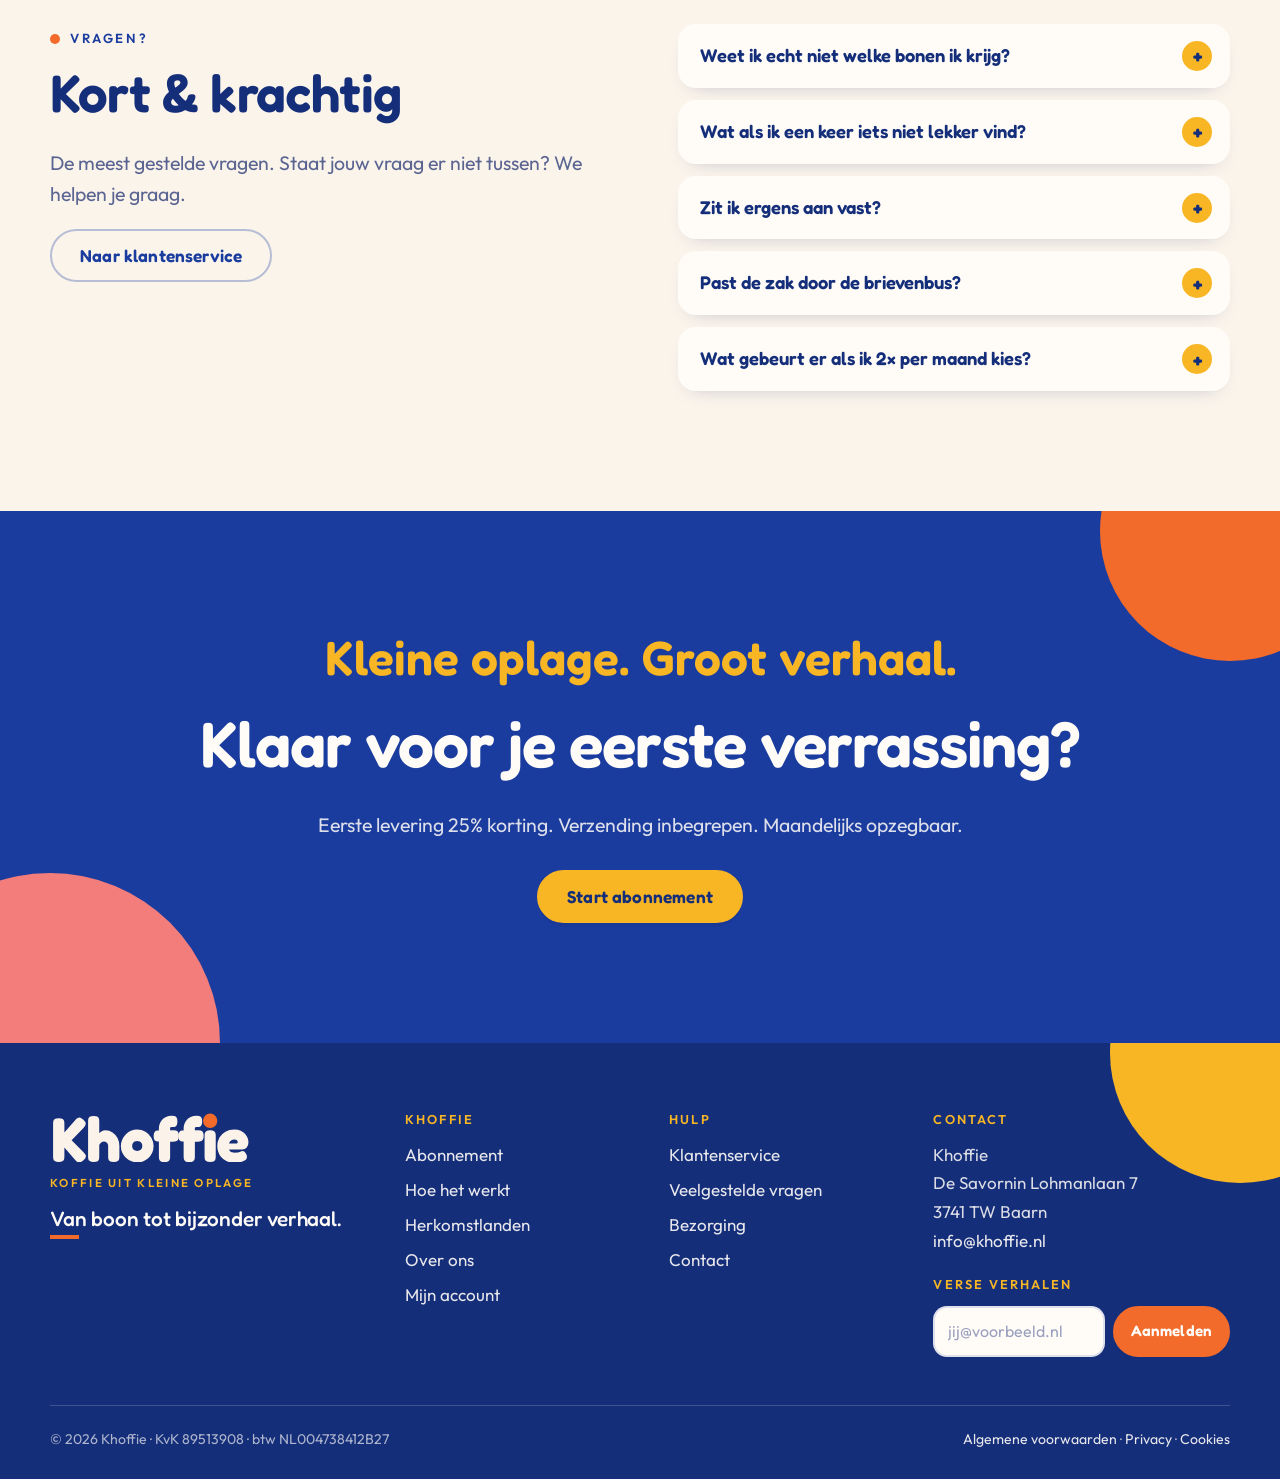
==== commit 6868874e: "Homepage: draaiende 3D-koffiezak (voor- en achterkant met zijvouwen) in de header Draait rustig rond" ====
--- a/index.html
+++ b/index.html
@@ -3,18 +3,113 @@
 <head>
   <meta charset="utf-8">
   <meta name="viewport" content="width=device-width, initial-scale=1">
-  <title>Khoffie — Koffie uit kleine oplage, elke maand een verrassing</title>
-  <meta name="description" content="Het koffieabonnement van Khoffie: elke maand een nieuwe smaak, vers gebrand van kleinschalige boeren. Past door je brievenbus. Vanaf € 16 inclusief verzending, maandelijks opzegbaar.">
+  <title>Koffieabonnement met vers gebrande bonen | Khoffie</title>
+  <meta name="description" content="Koffieabonnement met elke maand een nieuwe smaak: vers gebrande koffiebonen van kleine boeren, door je brievenbus. Vanaf € 16 incl. verzending.">
+  <link rel="canonical" href="https://www.khoffie.nl/">
   <meta name="theme-color" content="#1a3c9e">
-  <meta property="og:title" content="Khoffie — Koffie uit kleine oplage">
-  <meta property="og:description" content="Elke maand andere bonen. Altijd vers gebrand. Nooit twee keer dezelfde.">
-  <meta property="og:image" content="assets/img/khoffie-zakken.jpg">
+  <meta property="og:type" content="website">
+  <meta property="og:site_name" content="Khoffie">
+  <meta property="og:locale" content="nl_NL">
+  <meta property="og:url" content="https://www.khoffie.nl/">
+  <meta property="og:title" content="Koffieabonnement met vers gebrande bonen — Khoffie">
+  <meta property="og:description" content="Koffieabonnement met elke maand een nieuwe smaak: vers gebrande koffiebonen van kleine boeren, door je brievenbus. Vanaf € 16 incl. verzending.">
+  <meta property="og:image" content="https://www.khoffie.nl/assets/img/khoffie-zakken.jpg">
+  <meta property="og:image:width" content="1536">
+  <meta property="og:image:height" content="1024">
+  <meta property="og:image:alt" content="Voor- en achterkant van de kleurrijke Khoffie-koffiezak">
+  <meta name="twitter:card" content="summary_large_image">
   <link rel="icon" type="image/svg+xml" href="assets/img/favicon.svg">
   <link rel="alternate icon" type="image/png" href="assets/img/favicon.png">
   <link rel="apple-touch-icon" href="assets/img/apple-touch-icon.png">
   <link rel="preload" href="assets/fonts/fredoka.woff2" as="font" type="font/woff2" crossorigin>
   <link rel="stylesheet" href="assets/css/fonts.css">
   <link rel="stylesheet" href="assets/css/style.css?v=2">
+  <script type="application/ld+json">
+{
+ "@context": "https://schema.org",
+ "@graph": [
+  {
+   "@type": "Organization",
+   "@id": "https://www.khoffie.nl/#organisatie",
+   "name": "Khoffie",
+   "url": "https://www.khoffie.nl/",
+   "logo": "https://www.khoffie.nl/assets/img/apple-touch-icon.png",
+   "email": "info@khoffie.nl",
+   "slogan": "Koffie uit kleine oplage",
+   "address": {
+    "@type": "PostalAddress",
+    "streetAddress": "De Savornin Lohmanlaan 7",
+    "postalCode": "3741 TW",
+    "addressLocality": "Baarn",
+    "addressCountry": "NL"
+   },
+   "vatID": "NL004738412B27",
+   "taxID": "89513908"
+  },
+  {
+   "@type": "WebSite",
+   "@id": "https://www.khoffie.nl/#website",
+   "url": "https://www.khoffie.nl/",
+   "name": "Khoffie",
+   "inLanguage": "nl-NL",
+   "publisher": {
+    "@id": "https://www.khoffie.nl/#organisatie"
+   }
+  },
+  {
+   "@type": "Product",
+   "name": "Khoffie koffieabonnement",
+   "brand": {
+    "@id": "https://www.khoffie.nl/#organisatie"
+   },
+   "description": "Koffieabonnement met elke maand een nieuwe smaak vers gebrande hele koffiebonen van kleinschalige boeren, in zakken van 250 gram die door de brievenbus passen.",
+   "image": "https://www.khoffie.nl/assets/img/khoffie-zakken.jpg",
+   "offers": [
+    {
+     "@type": "Offer",
+     "name": "250 gram per levering",
+     "price": "16.00",
+     "priceCurrency": "EUR",
+     "availability": "https://schema.org/InStock",
+     "url": "https://www.khoffie.nl/#abonnement",
+     "shippingDetails": {
+      "@type": "OfferShippingDetails",
+      "shippingRate": {
+       "@type": "MonetaryAmount",
+       "value": "0",
+       "currency": "EUR"
+      },
+      "shippingDestination": {
+       "@type": "DefinedRegion",
+       "addressCountry": "NL"
+      }
+     }
+    },
+    {
+     "@type": "Offer",
+     "name": "500 gram per levering (2 zakken)",
+     "price": "29.00",
+     "priceCurrency": "EUR",
+     "availability": "https://schema.org/InStock",
+     "url": "https://www.khoffie.nl/#abonnement",
+     "shippingDetails": {
+      "@type": "OfferShippingDetails",
+      "shippingRate": {
+       "@type": "MonetaryAmount",
+       "value": "0",
+       "currency": "EUR"
+      },
+      "shippingDestination": {
+       "@type": "DefinedRegion",
+       "addressCountry": "NL"
+      }
+     }
+    }
+   ]
+  }
+ ]
+}
+  </script>
 </head>
 <body>
   <a class="visually-hidden" href="#main">Naar de inhoud</a>
@@ -65,7 +160,14 @@
           </ul>
         </div>
         <div class="hero-visual">
-          <img class="bag" src="assets/img/khoffie-zak-voorkant.webp?v=2" alt="Khoffie koffiezak: koffie uit kleine oplage" width="602" height="965">
+          <div class="bag3d" role="img" aria-label="Draaiende Khoffie-koffiezak: voorkant met het logo, achterkant met het etiket voor batch, herkomst en brandprofiel">
+            <div class="bag3d__spin">
+              <img class="bag3d__face bag3d__front" fetchpriority="high" src="assets/img/khoffie-zak-voorkant.webp?v=2" alt="" width="602" height="965">
+              <img class="bag3d__face bag3d__back" src="assets/img/khoffie-zak-achterkant.webp?v=2" alt="" width="606" height="969">
+              <span class="bag3d__side bag3d__side--l" aria-hidden="true"></span>
+              <span class="bag3d__side bag3d__side--r" aria-hidden="true"></span>
+            </div>
+          </div>
           <div class="note">
             <span class="note-kicker"><span class="pulse" aria-hidden="true"></span>Deze maand</span>
             <span class="note-title">Top secret.</span>
@@ -441,6 +543,6 @@
     </div>
   </footer>
 
-  <script src="assets/js/main.js"></script>
+  <script src="assets/js/main.js?v=2"></script>
 </body>
 </html>
--- a/assets/css/style.css
+++ b/assets/css/style.css
@@ -280,10 +280,44 @@
   content: ""; position: absolute; width: 46%; aspect-ratio: 1; right: -16%; bottom: 10%;
   background: var(--orange); border-radius: 50%; z-index: -1;
 }
-.hero-visual .bag {
-  width: 100%;
-  filter: drop-shadow(0 22px 30px rgba(20, 46, 122, 0.22));
-}
+/* Draaiende koffiezak: voor- en achterkant met smalle zijkanten (zijvouw) in 3D */
+.bag3d {
+  --depth: 16cqw;               /* dikte van de zak */
+  position: relative;
+  container-type: inline-size;
+  perspective: 1400px;
+}
+.bag3d::after {                 /* schaduw op de grond */
+  content: ""; position: absolute; left: 14%; right: 14%; bottom: -3%; height: 7%;
+  background: radial-gradient(closest-side, rgba(20, 46, 122, 0.32), transparent);
+  border-radius: 50%; z-index: -1;
+  animation: bag3d-shadow 16s linear infinite;
+}
+.bag3d__spin {
+  position: relative;
+  transform-style: preserve-3d;
+  animation: bag3d-spin 16s linear infinite;
+}
+.bag3d:hover .bag3d__spin, .bag3d:hover::after { animation-play-state: paused; }
+.bag3d__face { display: block; width: 100%; backface-visibility: hidden; -webkit-backface-visibility: hidden; }
+.bag3d__front { position: relative; transform: translateZ(calc(var(--depth) / 2)); }
+.bag3d__back { position: absolute; inset: 0; height: 100%; object-fit: fill; transform: rotateY(180deg) translateZ(calc(var(--depth) / 2)); }
+.bag3d__side {
+  position: absolute; top: 3.5%; bottom: 1%; left: 50%;
+  width: var(--depth); margin-left: calc(var(--depth) / -2);
+  backface-visibility: hidden; -webkit-backface-visibility: hidden;
+  border-radius: 4px;
+}
+.bag3d__side--l {
+  background: linear-gradient(90deg, rgba(20, 30, 70, 0.28), rgba(20, 30, 70, 0.08)), linear-gradient(180deg, #0a399c 0.0%, #1844a9 2.1%, #1645a9 4.2%, #1842a8 6.2%, #1c45a7 8.3%, #284eb5 10.4%, #2853bc 12.5%, #2951b9 14.6%, #365cc4 16.7%, #f6e7d8 18.8%, #f8eadc 20.8%, #f6e6d7 22.9%, #f0e1cf 25.0%, #ebd9c8 27.1%, #e4d3c0 29.2%, #e4d2bf 31.2%, #e3d0bb 33.3%, #e2cebc 35.4%, #decbb6 37.5%, #dcc8b3 39.6%, #dcc8b3 41.7%, #df541d 43.8%, #e0541f 45.8%, #de5320 47.9%, #db5120 50.0%, #df5625 52.1%, #e05725 54.2%, #dd5421 56.2%, #dd5523 58.3%, #db5422 60.4%, #d74f19 62.5%, #dd6060 64.6%, #df6163 66.7%, #da5d5d 68.8%, #dc605f 70.8%, #dc5e5e 72.9%, #db5e5d 75.0%, #db5f5b 77.1%, #dc5f5e 79.2%, #de6361 81.2%, #dc625f 83.3%, #dd6560 85.4%, #e36c66 87.5%, #e16a64 89.6%, #e06d66 91.7%, #e17069 93.8%, #e87b76 95.8%, #f8aaa2 97.9%, #fa8a87 100.0%);
+  transform: rotateY(-90deg) translateZ(calc(50cqw - 2.5cqw));
+}
+.bag3d__side--r {
+  background: linear-gradient(90deg, rgba(20, 30, 70, 0.08), rgba(20, 30, 70, 0.3)), linear-gradient(180deg, #e29b07 0.0%, #e59e09 2.1%, #e8a30c 4.2%, #f1ad17 6.2%, #e96857 8.3%, #dc5b52 10.4%, #e15c58 12.5%, #f16f6d 14.6%, #d95b55 16.7%, #d85c56 18.8%, #d85c56 20.8%, #de615c 22.9%, #da5e58 25.0%, #d75b55 27.1%, #d15651 29.2%, #c8ae94 31.2%, #c5ab92 33.3%, #c7ae95 35.4%, #c4ab92 37.5%, #c4a78c 39.6%, #c4a88e 41.7%, #c2a88f 43.8%, #c3a98f 45.8%, #c4a991 47.9%, #c4aa92 50.0%, #c48f7b 52.1%, #ca4c4e 54.2%, #cc4c4d 56.2%, #cb4c4e 58.3%, #d15556 60.4%, #ce5e5b 62.5%, #c3a68c 64.6%, #c7ac95 66.7%, #c5ab92 68.8%, #c7ad96 70.8%, #d59009 72.9%, #df990f 75.0%, #d99512 77.1%, #02297d 79.2%, #012474 81.2%, #012473 83.3%, #022677 85.4%, #012473 87.5%, #02236f 89.6%, #022475 91.7%, #001f6e 93.8%, #012172 95.8%, #02277a 97.9%, #013296 100.0%);
+  transform: rotateY(90deg) translateZ(calc(50cqw - 2.5cqw));
+}
+@keyframes bag3d-spin { from { transform: rotateY(0deg); } to { transform: rotateY(360deg); } }
+@keyframes bag3d-shadow { 0%, 50%, 100% { transform: scaleX(1); } 25%, 75% { transform: scaleX(0.45); } }
 .hero-visual .note {
   position: absolute; left: -64px; bottom: -4%;
   background: var(--yellow); color: var(--navy);
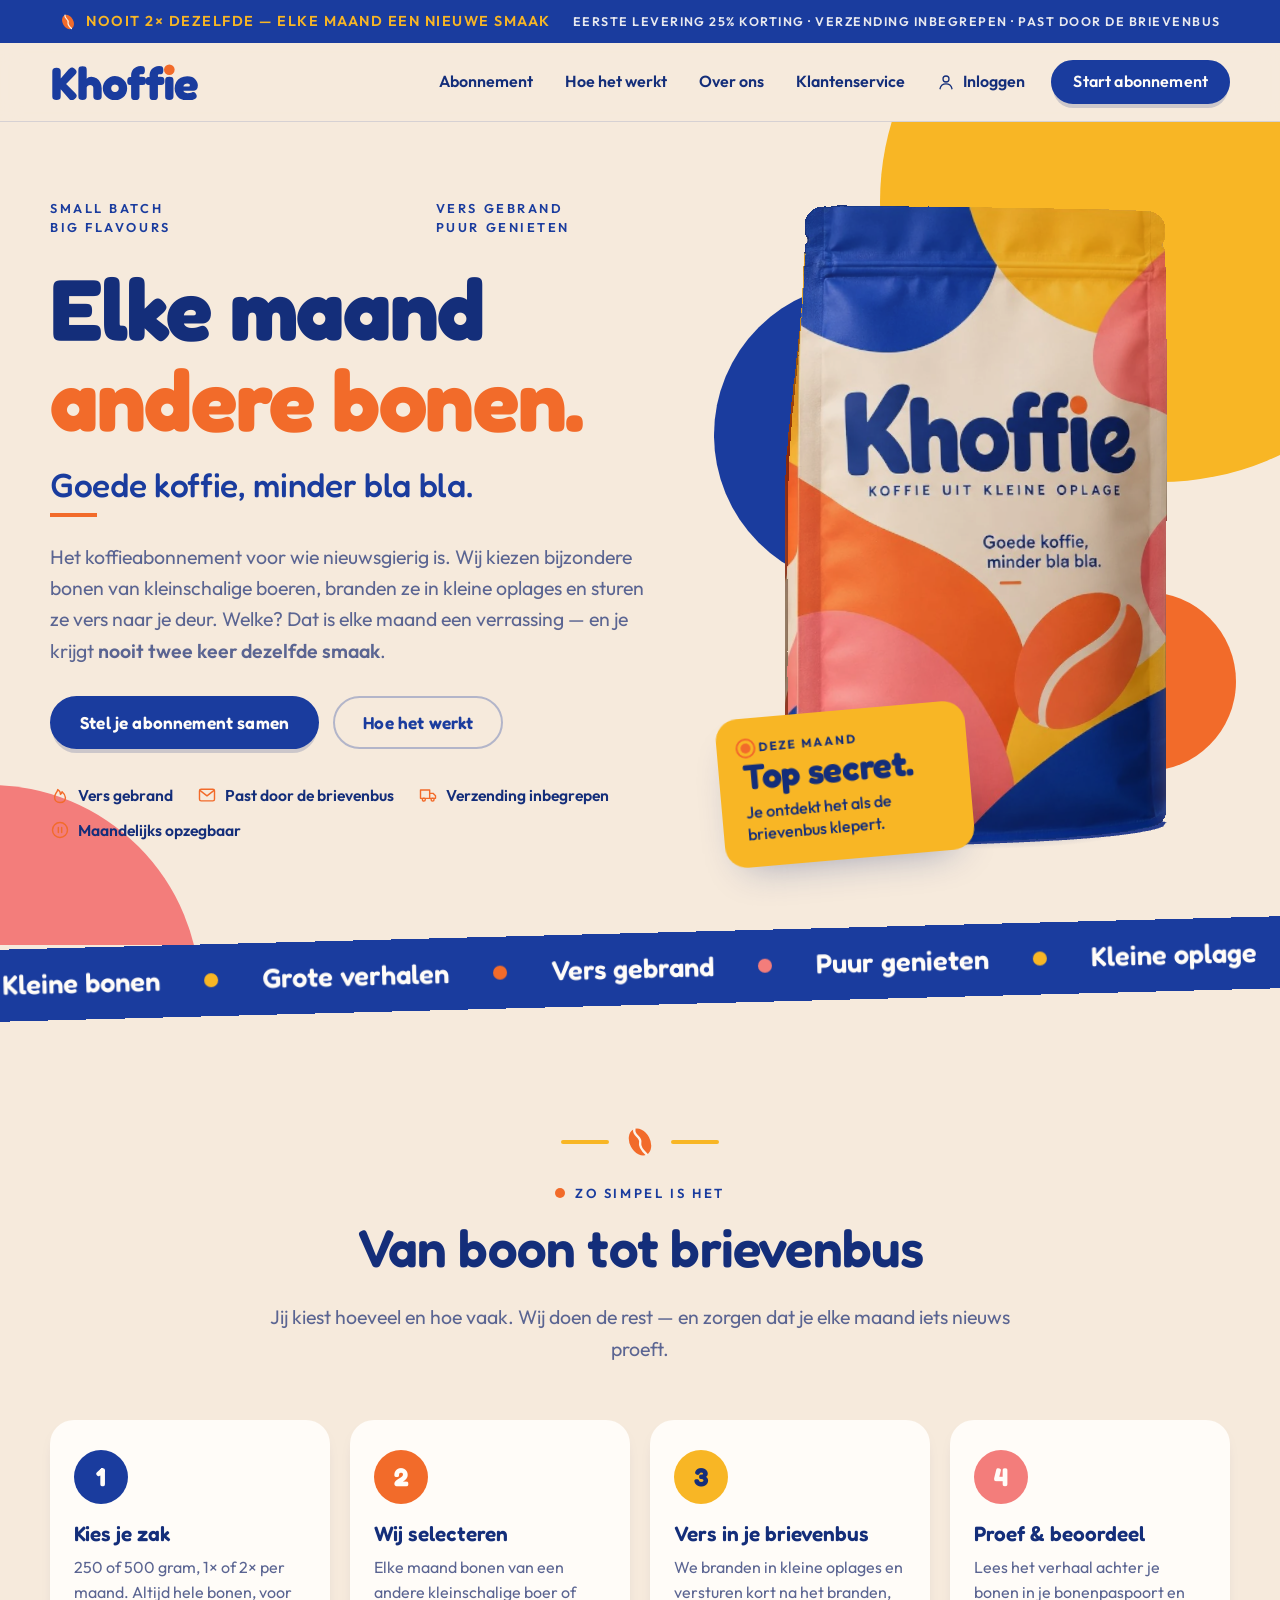
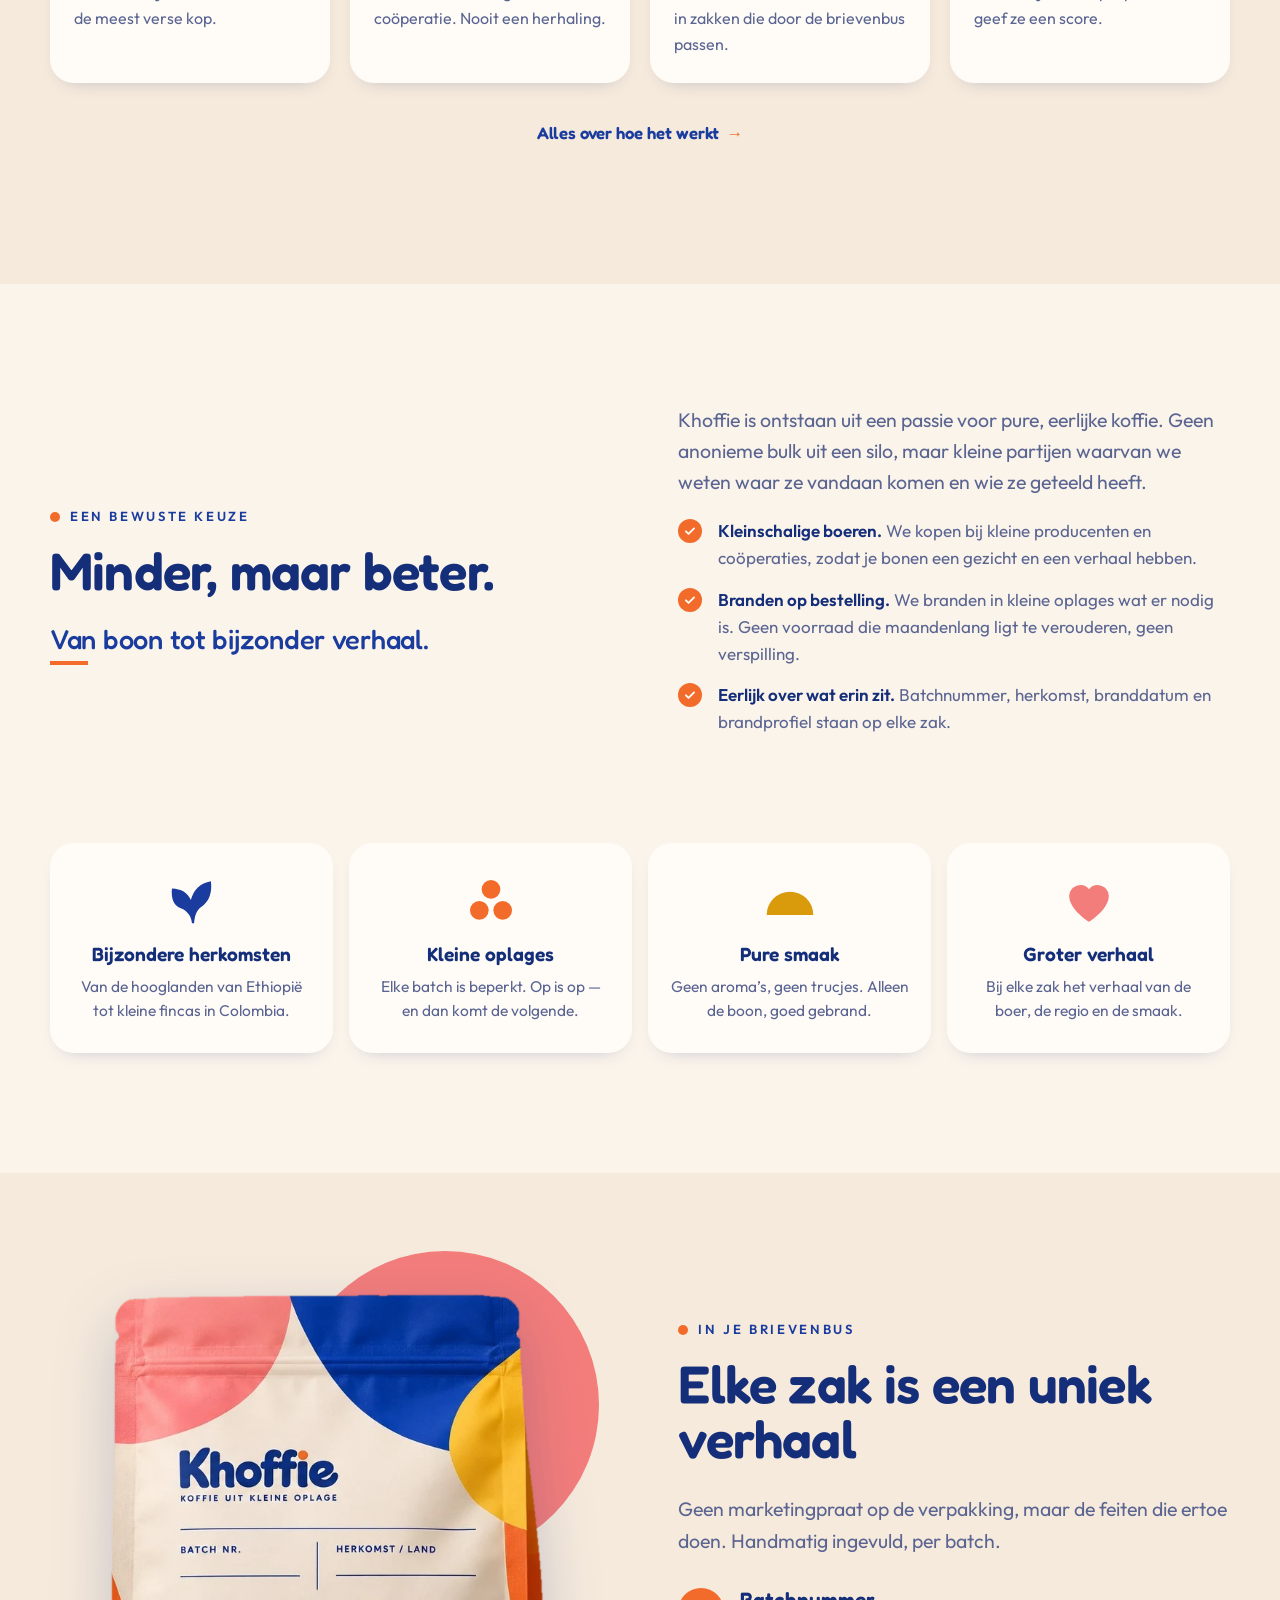
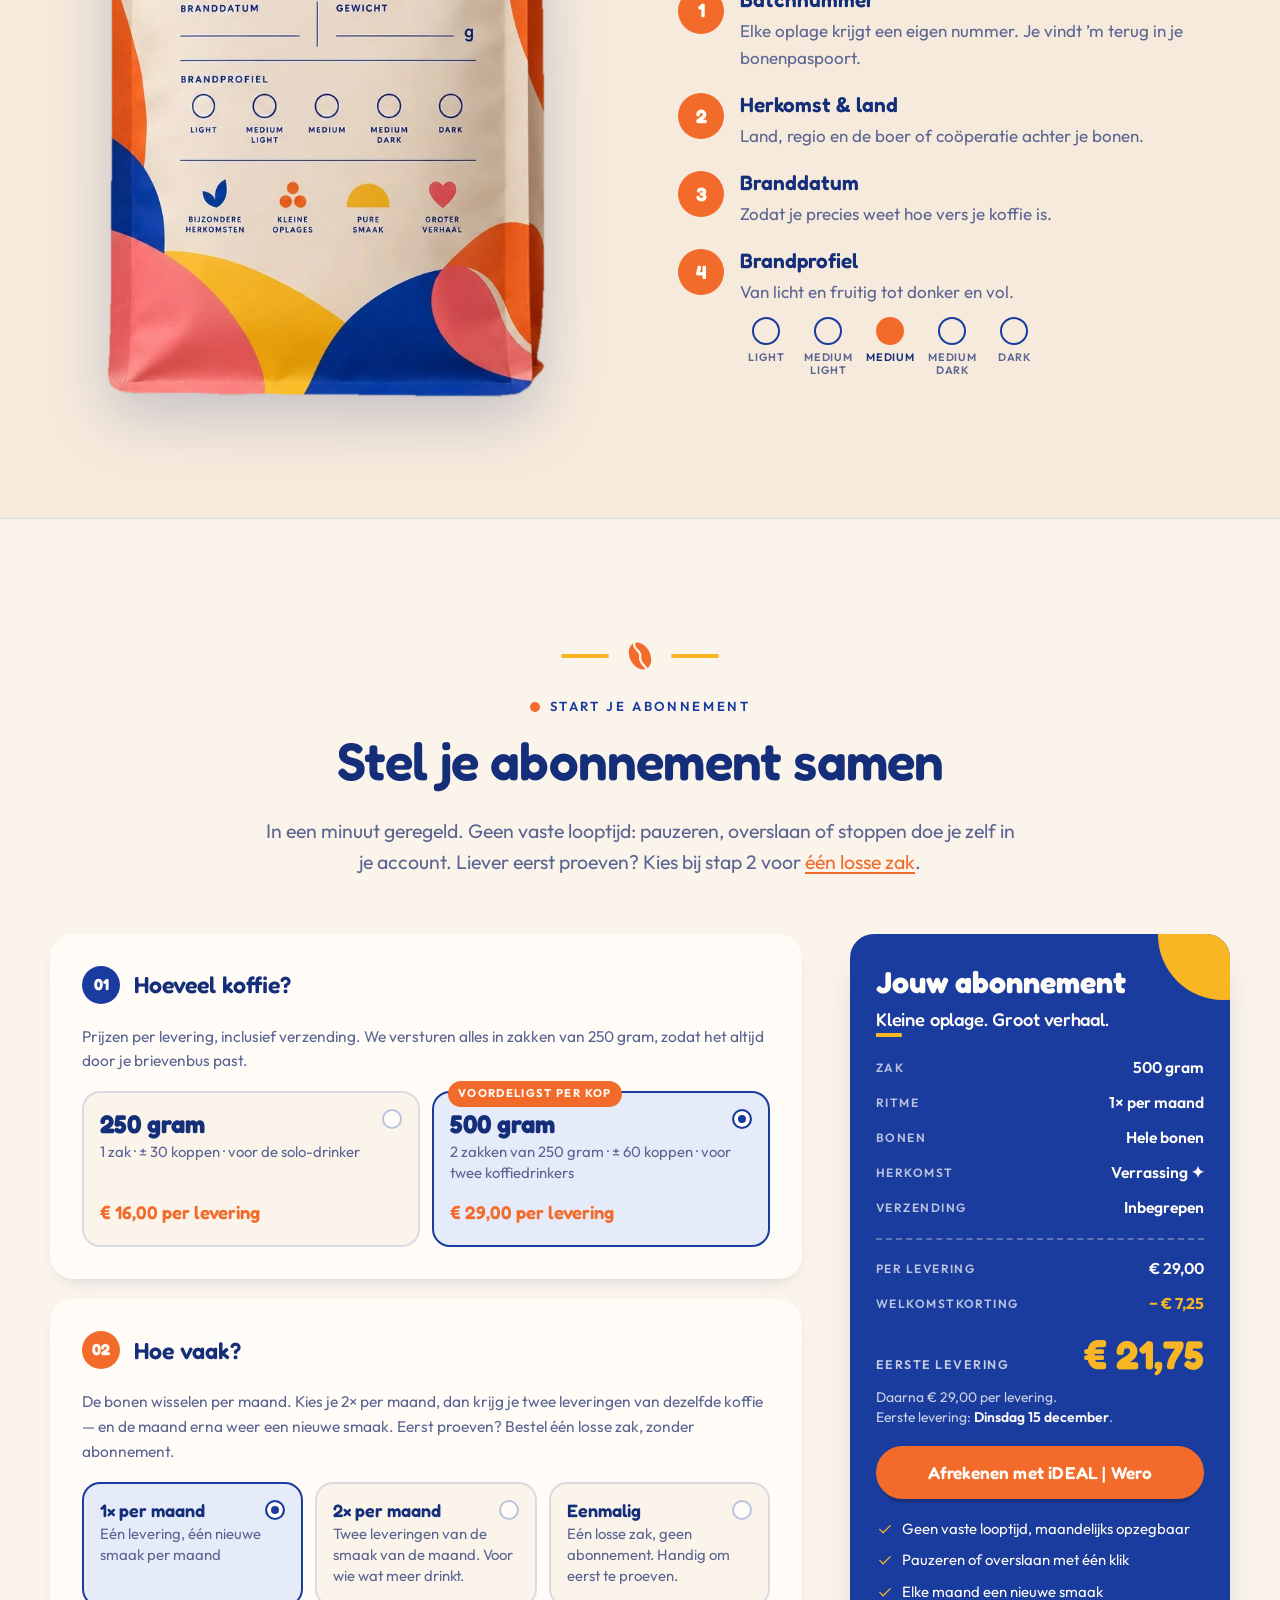
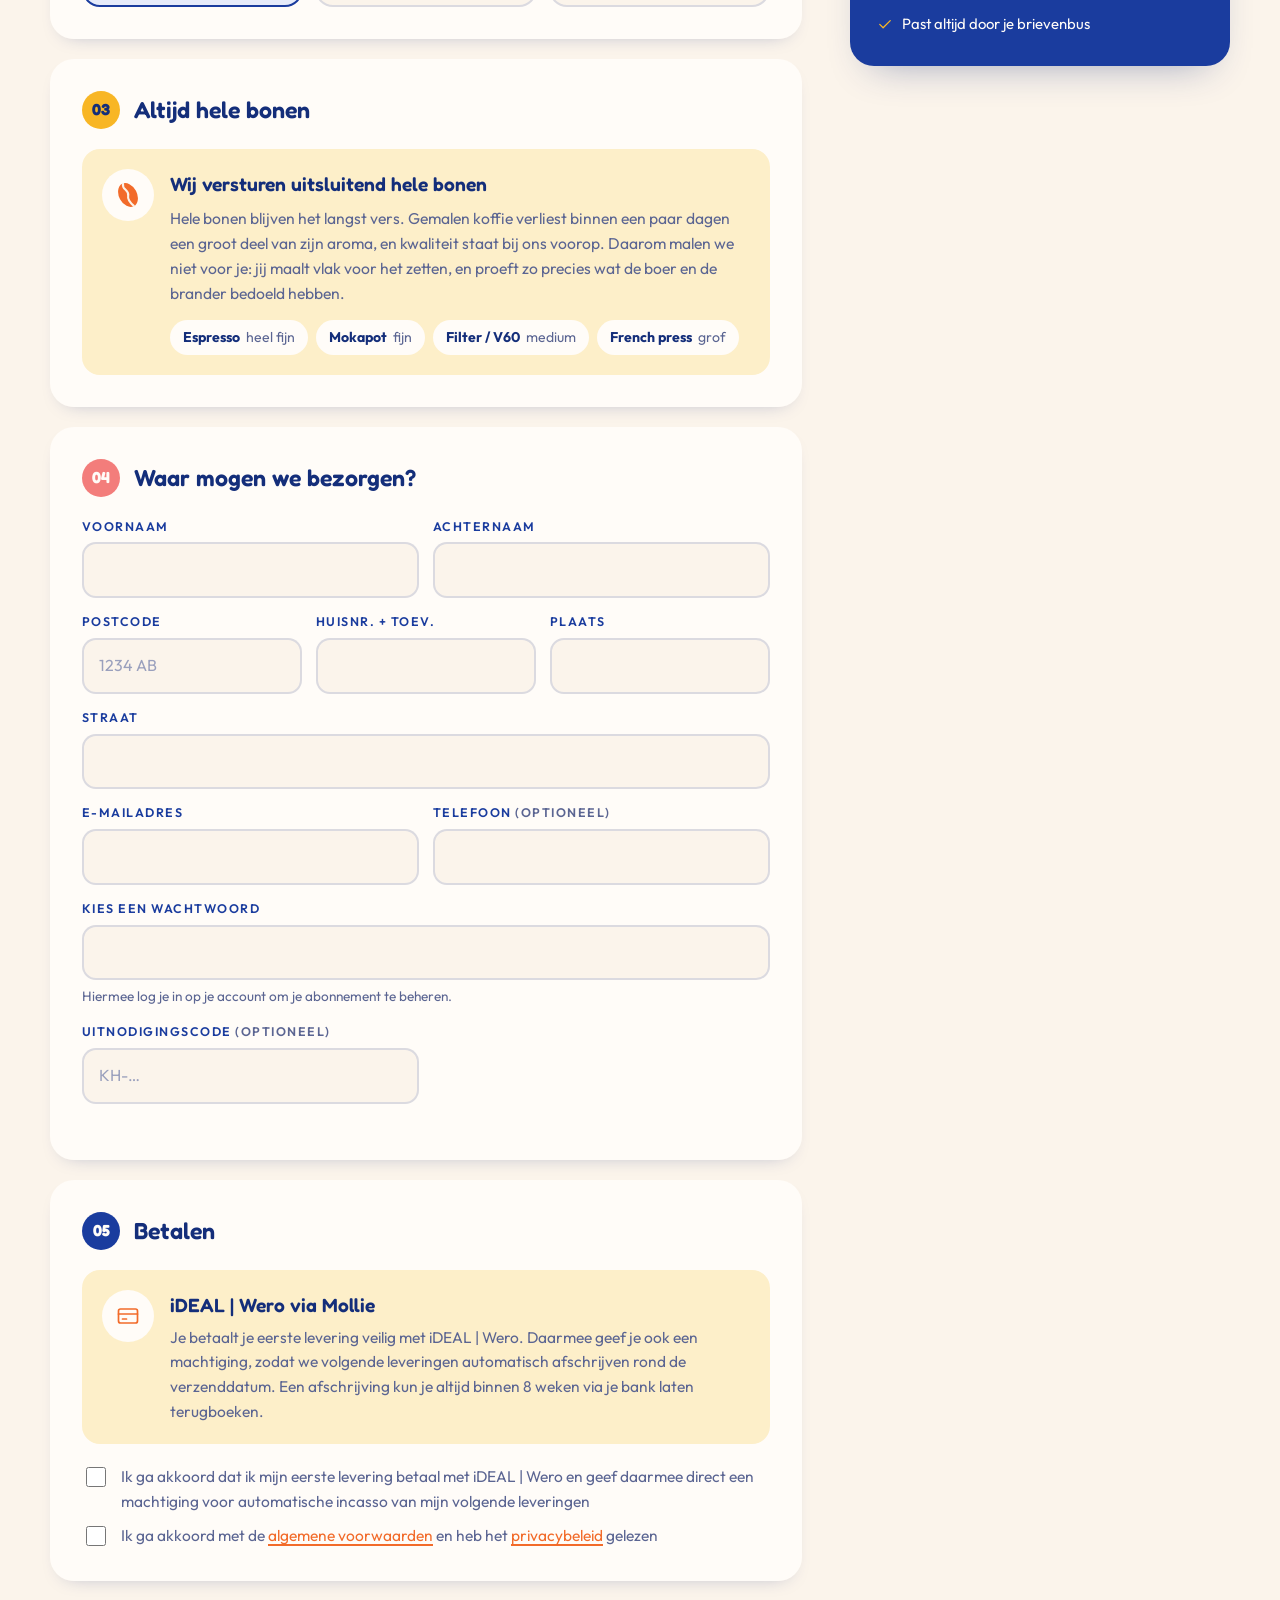
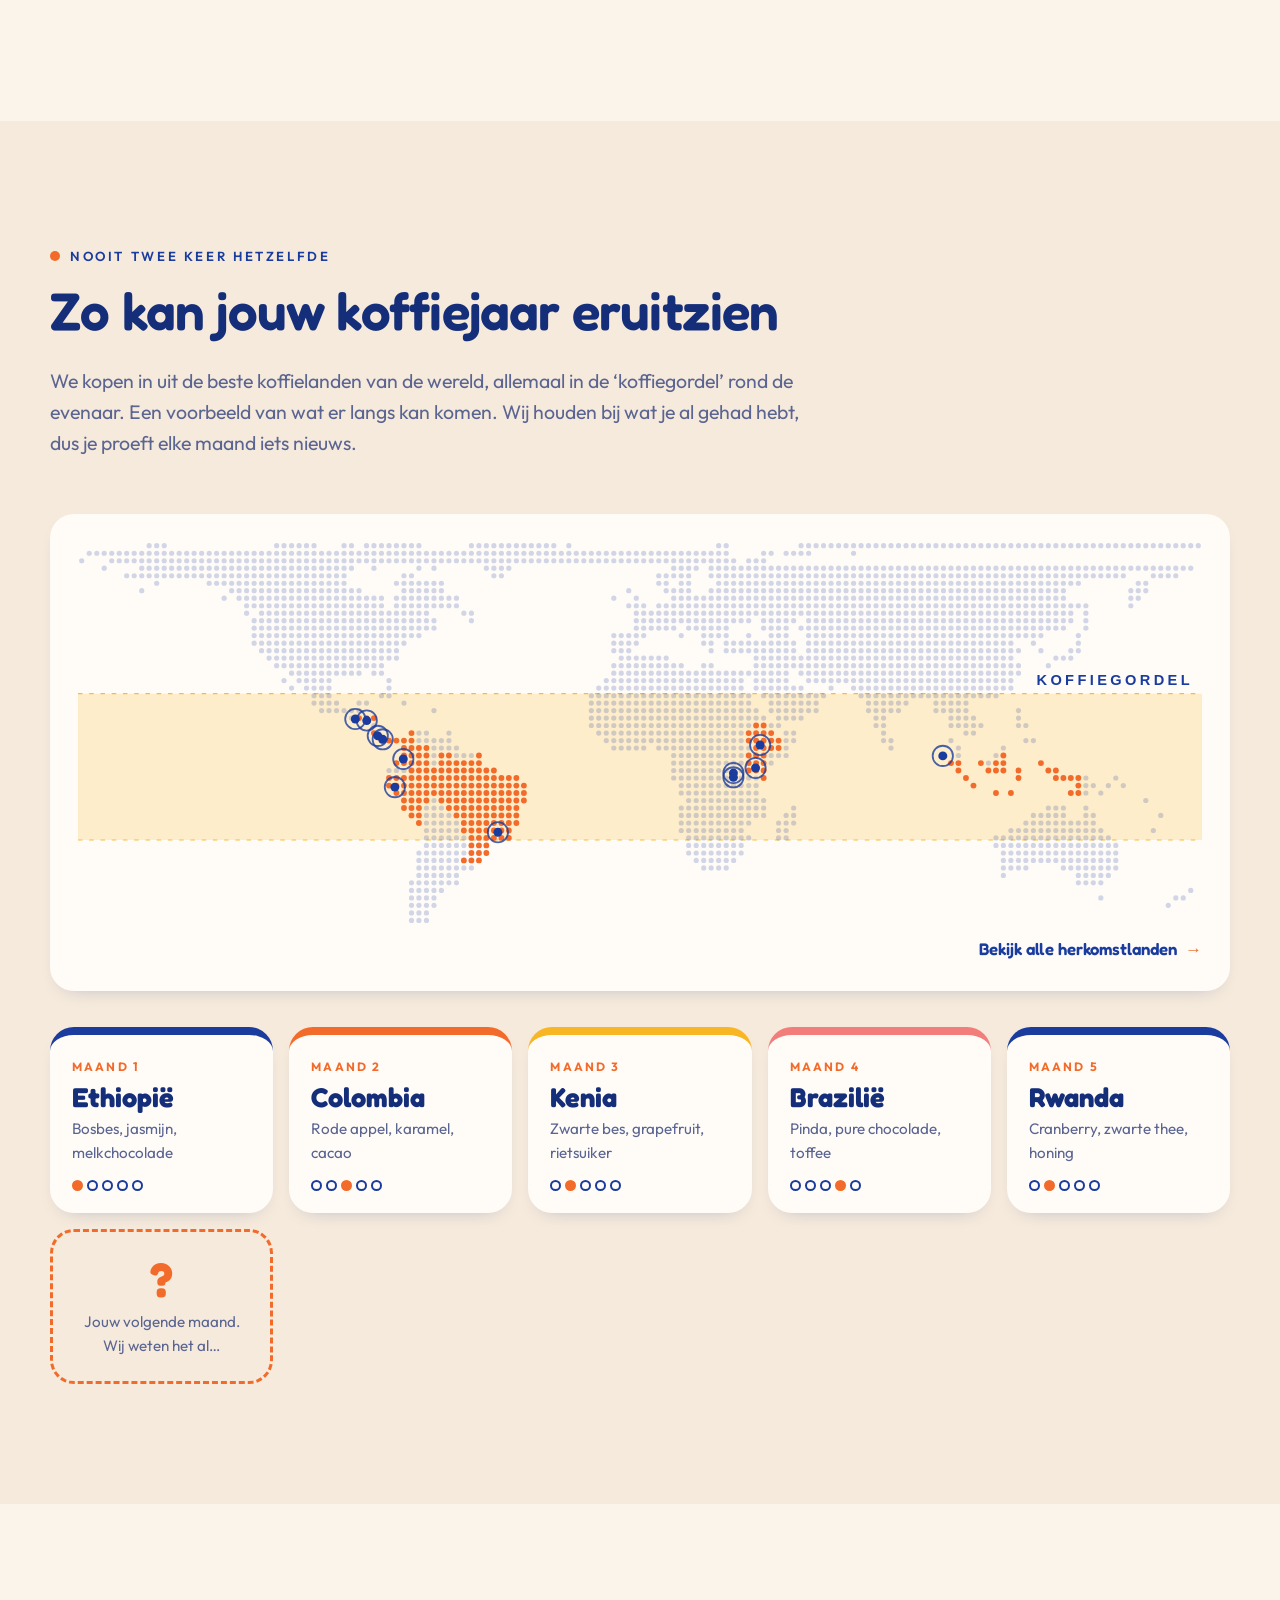
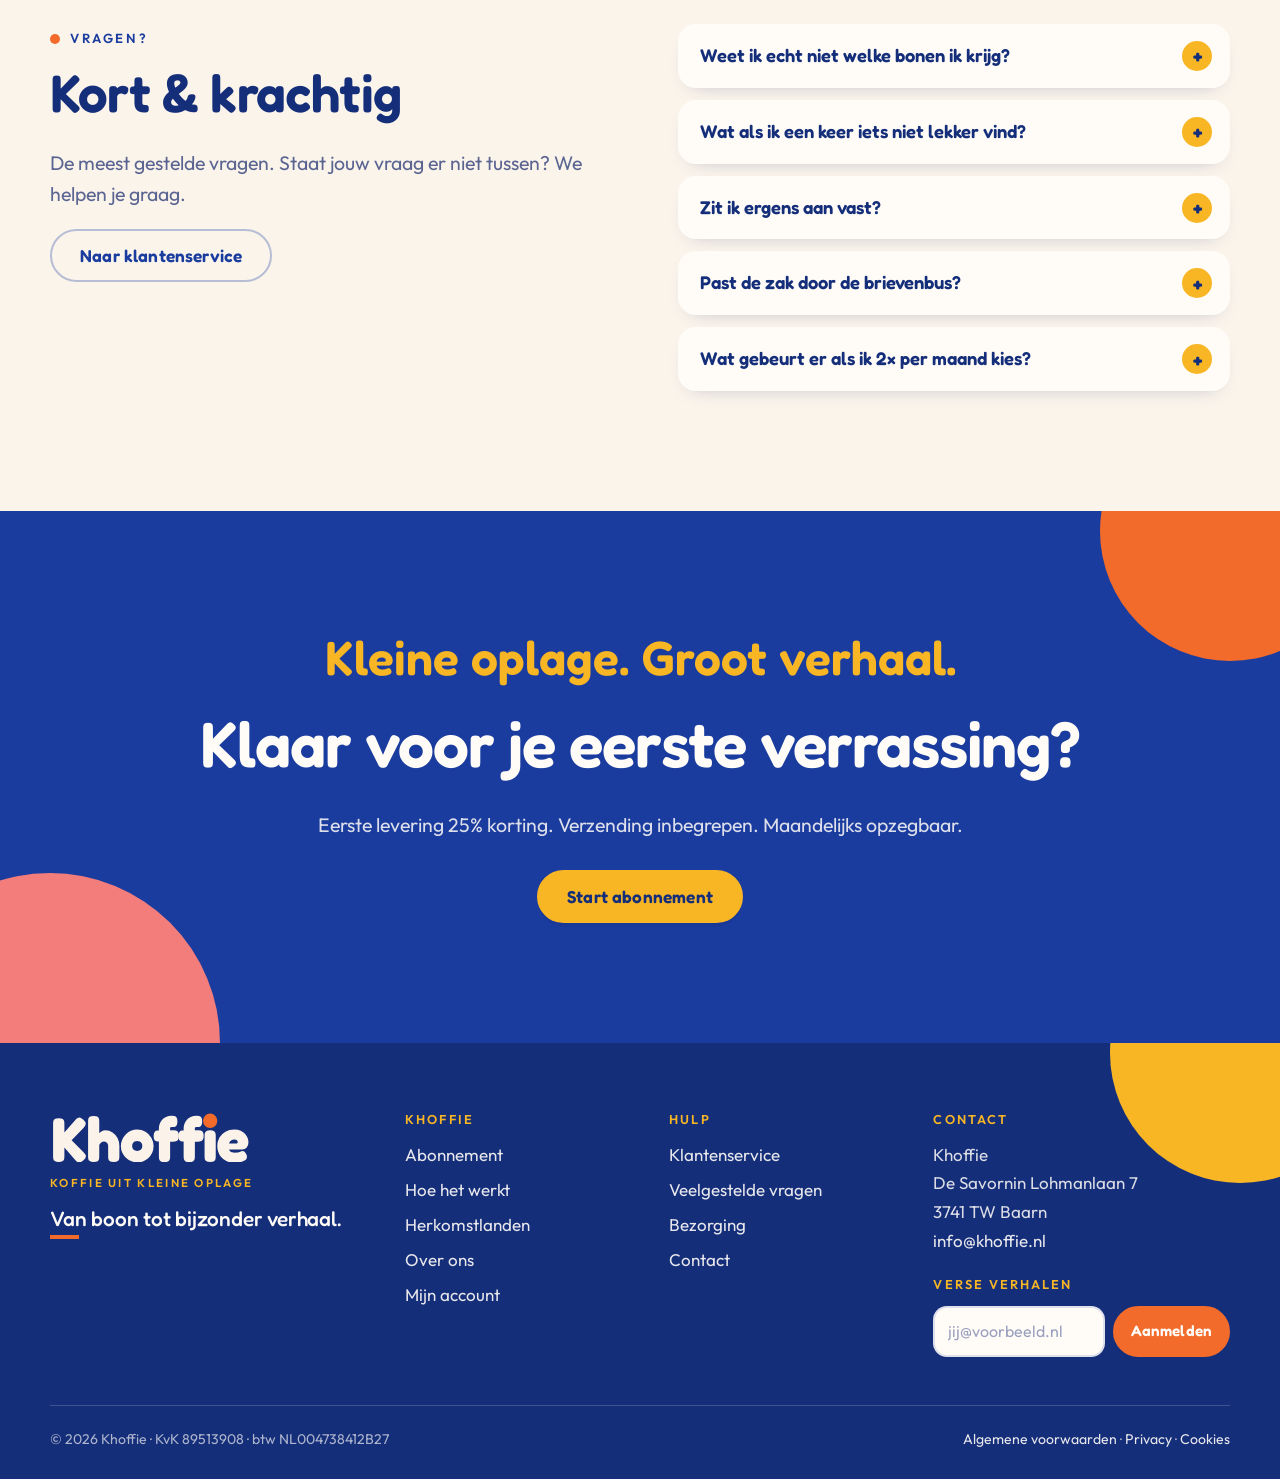
==== commit 7860a888: "Homepage: draaiende koffiezak als echt 3D-model (stazak) in plaats van platte vlakken - Nieuw: asset" ====
--- a/index.html
+++ b/index.html
@@ -23,7 +23,7 @@
   <link rel="apple-touch-icon" href="assets/img/apple-touch-icon.png">
   <link rel="preload" href="assets/fonts/fredoka.woff2" as="font" type="font/woff2" crossorigin>
   <link rel="stylesheet" href="assets/css/fonts.css">
-  <link rel="stylesheet" href="assets/css/style.css?v=2">
+  <link rel="stylesheet" href="assets/css/style.css?v=4">
   <script type="application/ld+json">
 {
  "@context": "https://schema.org",
@@ -160,13 +160,8 @@
           </ul>
         </div>
         <div class="hero-visual">
-          <div class="bag3d" role="img" aria-label="Draaiende Khoffie-koffiezak: voorkant met het logo, achterkant met het etiket voor batch, herkomst en brandprofiel">
-            <div class="bag3d__spin">
-              <img class="bag3d__face bag3d__front" fetchpriority="high" src="assets/img/khoffie-zak-voorkant.webp?v=2" alt="" width="602" height="965">
-              <img class="bag3d__face bag3d__back" src="assets/img/khoffie-zak-achterkant.webp?v=2" alt="" width="606" height="969">
-              <span class="bag3d__side bag3d__side--l" aria-hidden="true"></span>
-              <span class="bag3d__side bag3d__side--r" aria-hidden="true"></span>
-            </div>
+          <div class="zak3d" data-zak3d data-back="assets/img/khoffie-zak-achterkant.webp?v=2">
+            <img class="bag" fetchpriority="high" src="assets/img/khoffie-zak-voorkant.webp?v=2" alt="Khoffie koffiezak: koffie uit kleine oplage" width="602" height="965">
           </div>
           <div class="note">
             <span class="note-kicker"><span class="pulse" aria-hidden="true"></span>Deze maand</span>
@@ -544,5 +539,6 @@
   </footer>
 
   <script src="assets/js/main.js?v=2"></script>
+  <script type="module" src="assets/js/zak3d.js?v=1"></script>
 </body>
 </html>
--- a/assets/css/style.css
+++ b/assets/css/style.css
@@ -280,44 +280,22 @@
   content: ""; position: absolute; width: 46%; aspect-ratio: 1; right: -16%; bottom: 10%;
   background: var(--orange); border-radius: 50%; z-index: -1;
 }
-/* Draaiende koffiezak: voor- en achterkant met smalle zijkanten (zijvouw) in 3D */
-.bag3d {
-  --depth: 16cqw;               /* dikte van de zak */
-  position: relative;
-  container-type: inline-size;
-  perspective: 1400px;
-}
-.bag3d::after {                 /* schaduw op de grond */
-  content: ""; position: absolute; left: 14%; right: 14%; bottom: -3%; height: 7%;
-  background: radial-gradient(closest-side, rgba(20, 46, 122, 0.32), transparent);
+/* Koffiezak: eerst de foto, daarna (met WebGL) een draaiend 3D-model op dezelfde plek */
+.zak3d { position: relative; }
+.zak3d::after {                 /* schaduw op de grond */
+  content: ""; position: absolute; left: 12%; right: 12%; bottom: -2.5%; height: 6%;
+  background: radial-gradient(closest-side, rgba(20, 46, 122, 0.3), transparent);
   border-radius: 50%; z-index: -1;
-  animation: bag3d-shadow 16s linear infinite;
-}
-.bag3d__spin {
-  position: relative;
-  transform-style: preserve-3d;
-  animation: bag3d-spin 16s linear infinite;
-}
-.bag3d:hover .bag3d__spin, .bag3d:hover::after { animation-play-state: paused; }
-.bag3d__face { display: block; width: 100%; backface-visibility: hidden; -webkit-backface-visibility: hidden; }
-.bag3d__front { position: relative; transform: translateZ(calc(var(--depth) / 2)); }
-.bag3d__back { position: absolute; inset: 0; height: 100%; object-fit: fill; transform: rotateY(180deg) translateZ(calc(var(--depth) / 2)); }
-.bag3d__side {
-  position: absolute; top: 3.5%; bottom: 1%; left: 50%;
-  width: var(--depth); margin-left: calc(var(--depth) / -2);
-  backface-visibility: hidden; -webkit-backface-visibility: hidden;
-  border-radius: 4px;
-}
-.bag3d__side--l {
-  background: linear-gradient(90deg, rgba(20, 30, 70, 0.28), rgba(20, 30, 70, 0.08)), linear-gradient(180deg, #0a399c 0.0%, #1844a9 2.1%, #1645a9 4.2%, #1842a8 6.2%, #1c45a7 8.3%, #284eb5 10.4%, #2853bc 12.5%, #2951b9 14.6%, #365cc4 16.7%, #f6e7d8 18.8%, #f8eadc 20.8%, #f6e6d7 22.9%, #f0e1cf 25.0%, #ebd9c8 27.1%, #e4d3c0 29.2%, #e4d2bf 31.2%, #e3d0bb 33.3%, #e2cebc 35.4%, #decbb6 37.5%, #dcc8b3 39.6%, #dcc8b3 41.7%, #df541d 43.8%, #e0541f 45.8%, #de5320 47.9%, #db5120 50.0%, #df5625 52.1%, #e05725 54.2%, #dd5421 56.2%, #dd5523 58.3%, #db5422 60.4%, #d74f19 62.5%, #dd6060 64.6%, #df6163 66.7%, #da5d5d 68.8%, #dc605f 70.8%, #dc5e5e 72.9%, #db5e5d 75.0%, #db5f5b 77.1%, #dc5f5e 79.2%, #de6361 81.2%, #dc625f 83.3%, #dd6560 85.4%, #e36c66 87.5%, #e16a64 89.6%, #e06d66 91.7%, #e17069 93.8%, #e87b76 95.8%, #f8aaa2 97.9%, #fa8a87 100.0%);
-  transform: rotateY(-90deg) translateZ(calc(50cqw - 2.5cqw));
-}
-.bag3d__side--r {
-  background: linear-gradient(90deg, rgba(20, 30, 70, 0.08), rgba(20, 30, 70, 0.3)), linear-gradient(180deg, #e29b07 0.0%, #e59e09 2.1%, #e8a30c 4.2%, #f1ad17 6.2%, #e96857 8.3%, #dc5b52 10.4%, #e15c58 12.5%, #f16f6d 14.6%, #d95b55 16.7%, #d85c56 18.8%, #d85c56 20.8%, #de615c 22.9%, #da5e58 25.0%, #d75b55 27.1%, #d15651 29.2%, #c8ae94 31.2%, #c5ab92 33.3%, #c7ae95 35.4%, #c4ab92 37.5%, #c4a78c 39.6%, #c4a88e 41.7%, #c2a88f 43.8%, #c3a98f 45.8%, #c4a991 47.9%, #c4aa92 50.0%, #c48f7b 52.1%, #ca4c4e 54.2%, #cc4c4d 56.2%, #cb4c4e 58.3%, #d15556 60.4%, #ce5e5b 62.5%, #c3a68c 64.6%, #c7ac95 66.7%, #c5ab92 68.8%, #c7ad96 70.8%, #d59009 72.9%, #df990f 75.0%, #d99512 77.1%, #02297d 79.2%, #012474 81.2%, #012473 83.3%, #022677 85.4%, #012473 87.5%, #02236f 89.6%, #022475 91.7%, #001f6e 93.8%, #012172 95.8%, #02277a 97.9%, #013296 100.0%);
-  transform: rotateY(90deg) translateZ(calc(50cqw - 2.5cqw));
-}
-@keyframes bag3d-spin { from { transform: rotateY(0deg); } to { transform: rotateY(360deg); } }
-@keyframes bag3d-shadow { 0%, 50%, 100% { transform: scaleX(1); } 25%, 75% { transform: scaleX(0.45); } }
+}
+.hero-visual .bag { width: 100%; filter: drop-shadow(0 22px 30px rgba(20, 46, 122, 0.22)); }
+.zak3d-canvas {
+  position: absolute; left: -15%; top: -4%; width: 130%; height: 108%;
+  cursor: grab; touch-action: pan-y;
+  opacity: 0; transition: opacity .5s ease;
+}
+.zak3d-canvas:active { cursor: grabbing; }
+.zak3d.is-3d .zak3d-canvas { opacity: 1; }
+.zak3d.is-3d .bag { visibility: hidden; }
 .hero-visual .note {
   position: absolute; left: -64px; bottom: -4%;
   background: var(--yellow); color: var(--navy);
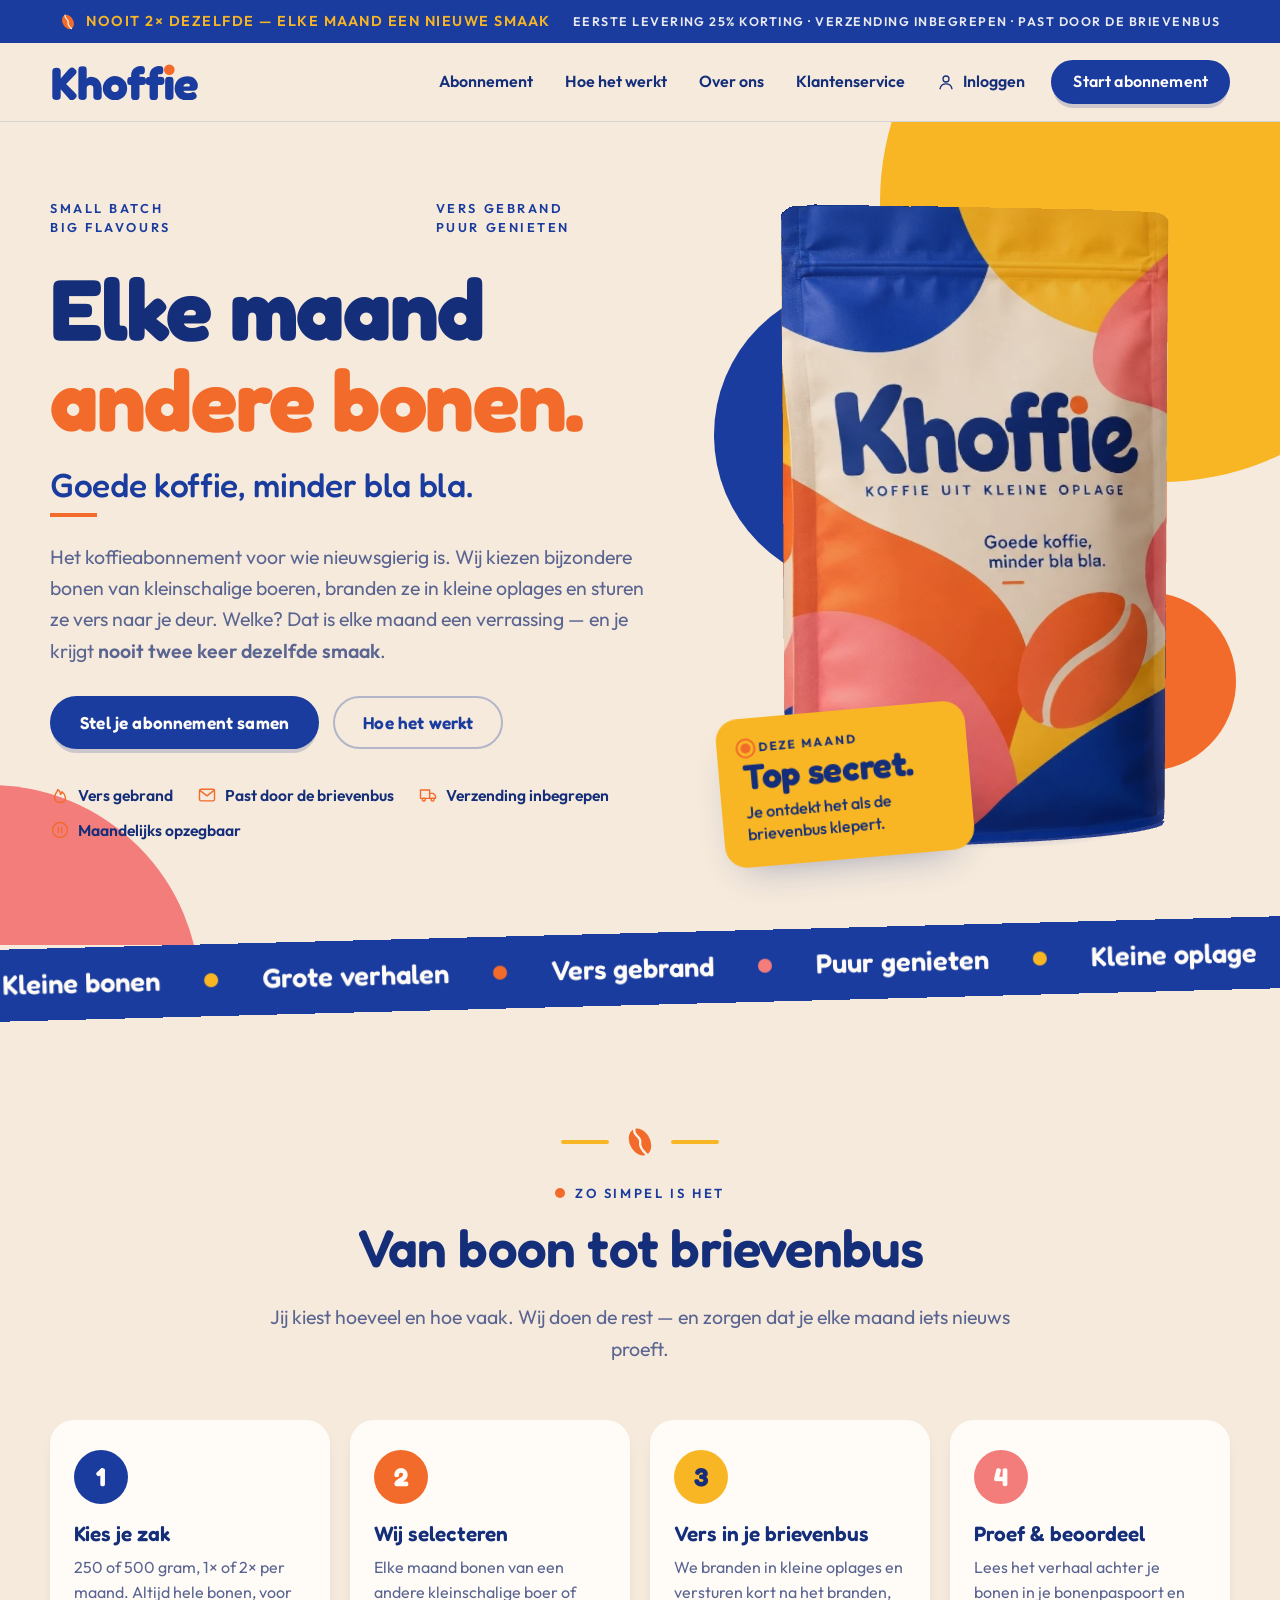
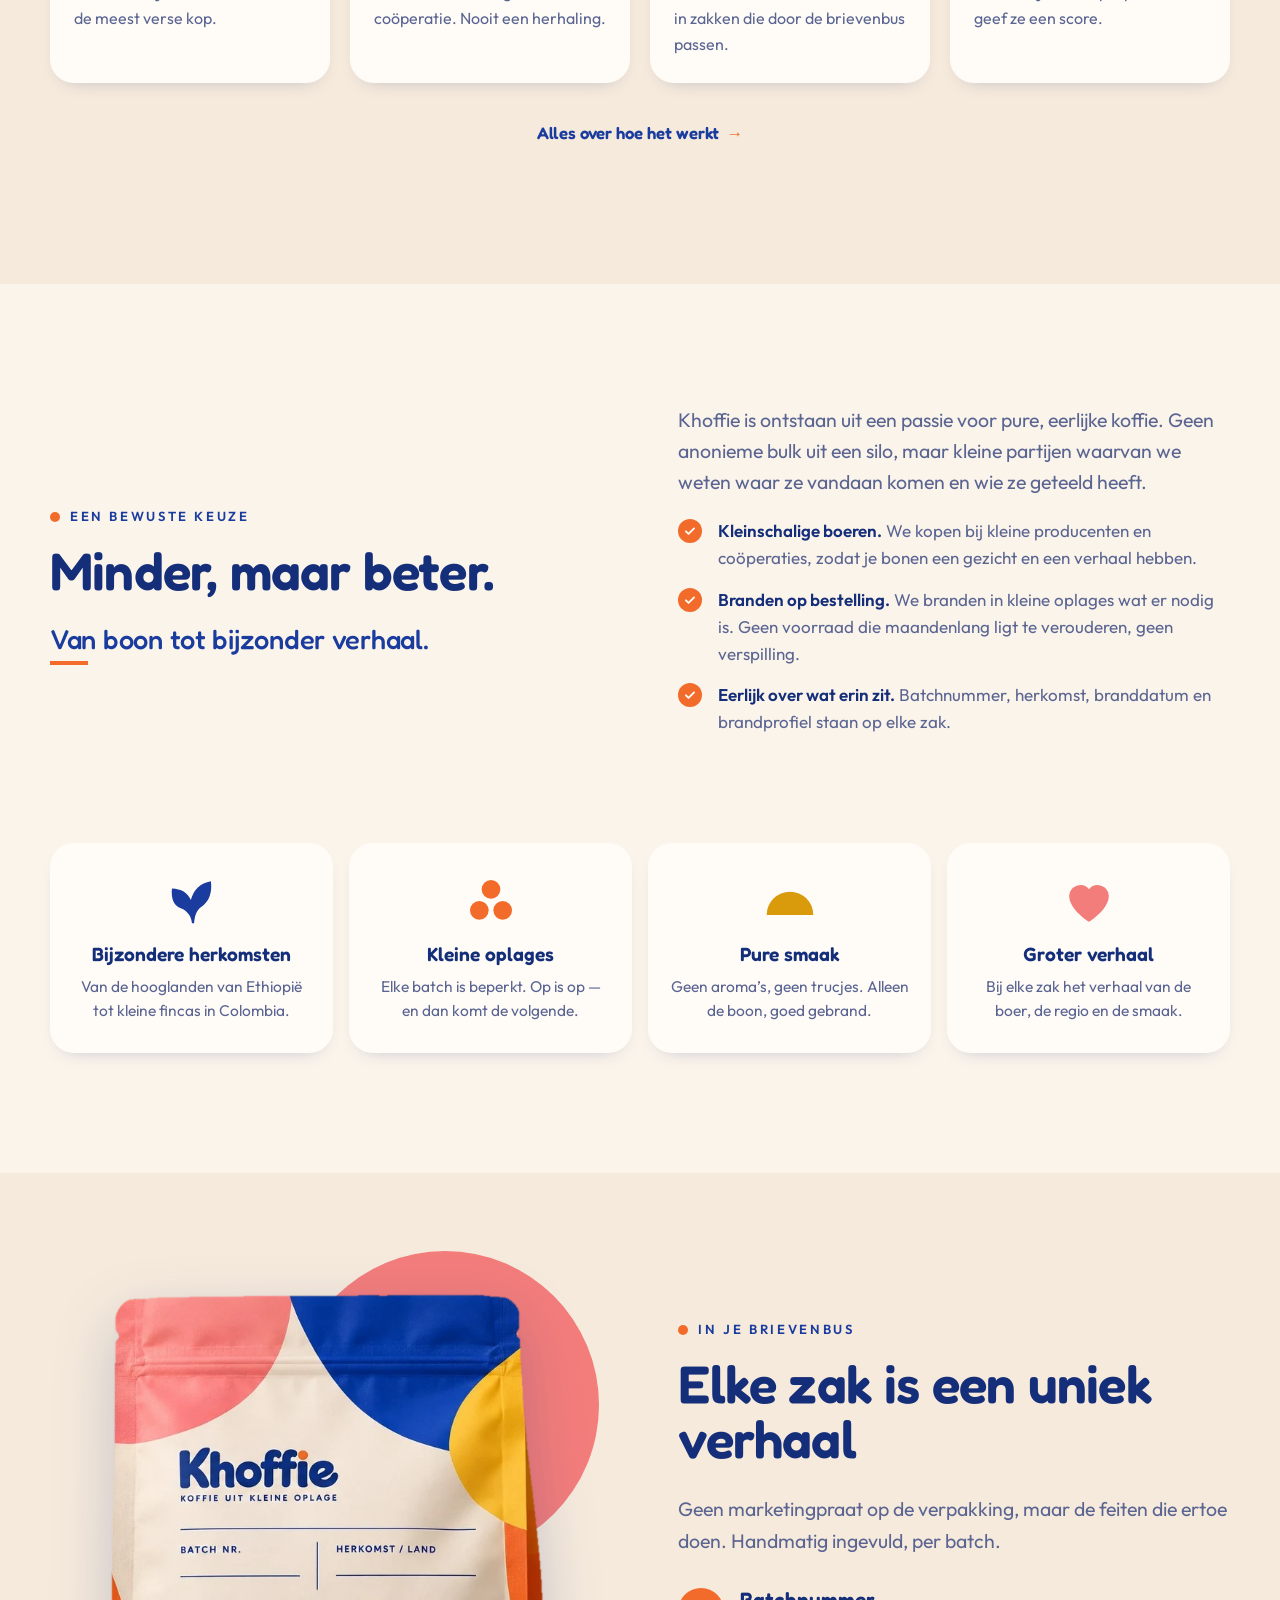
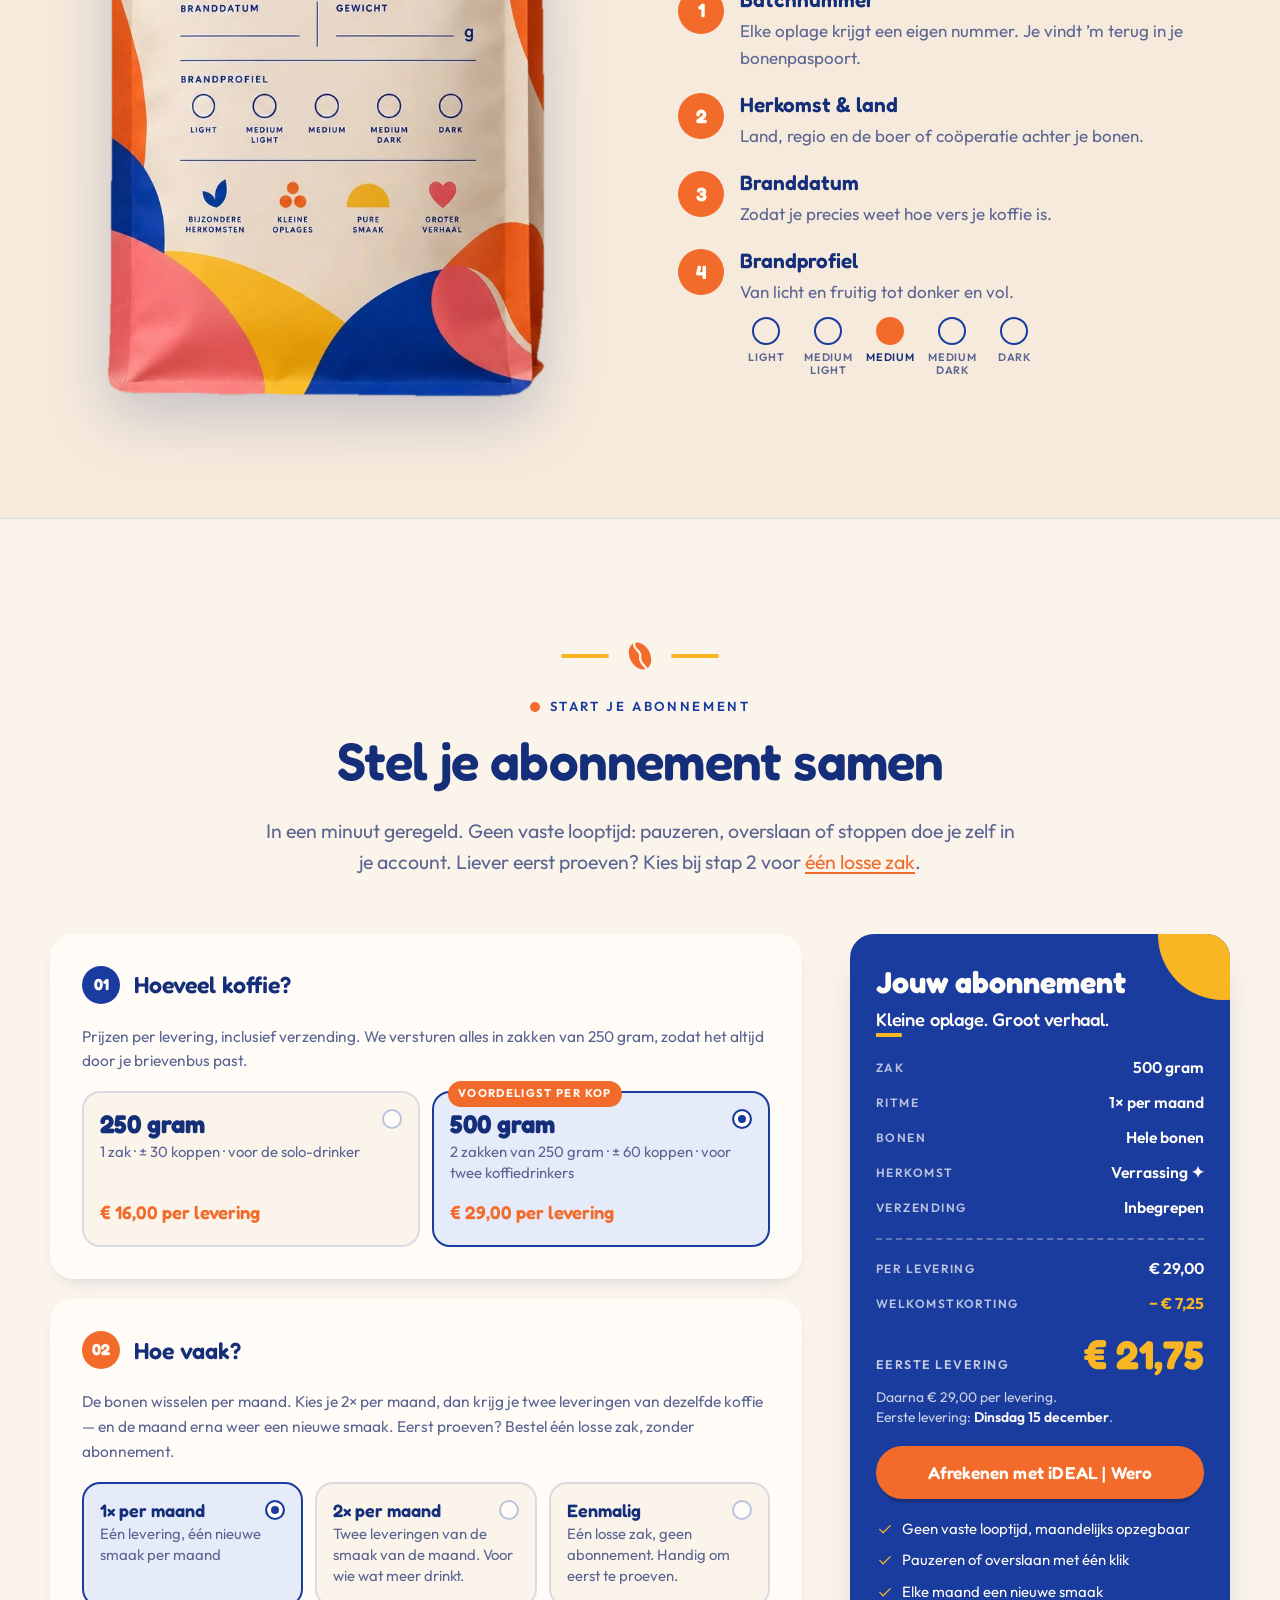
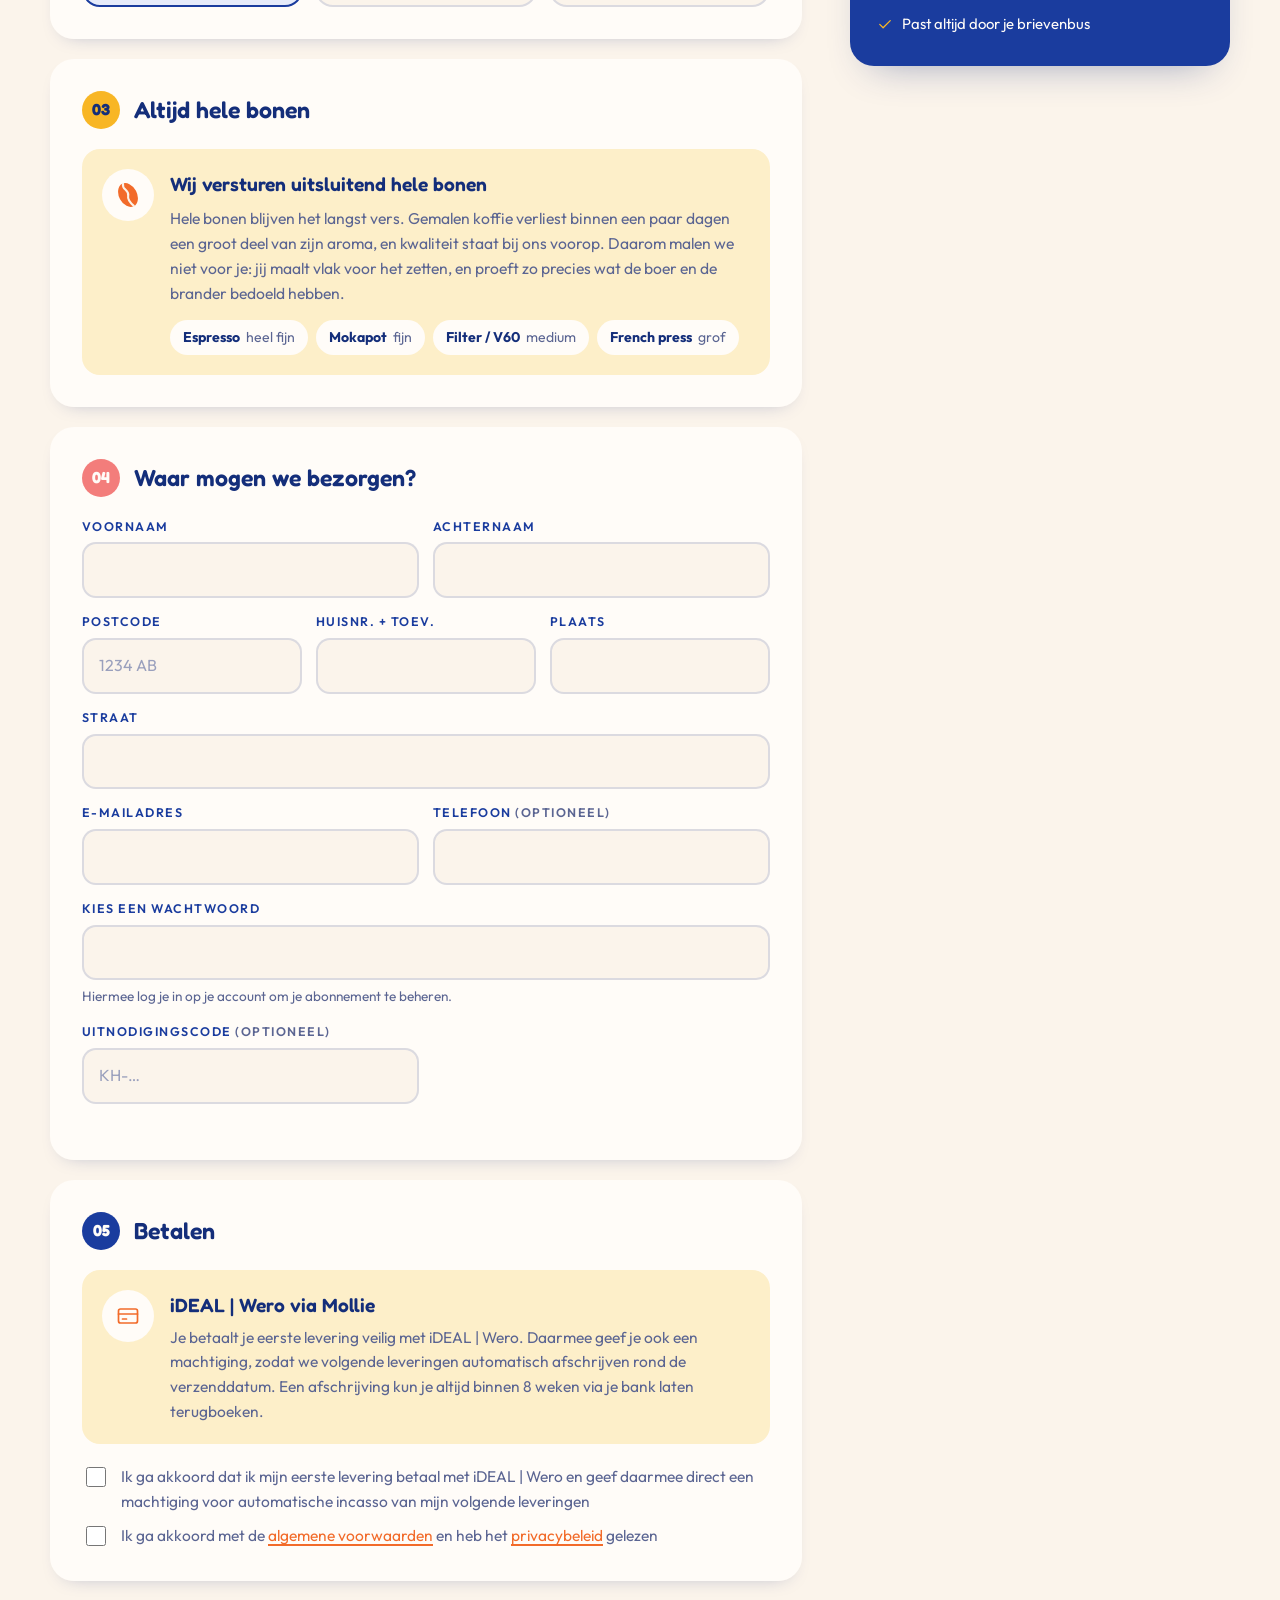
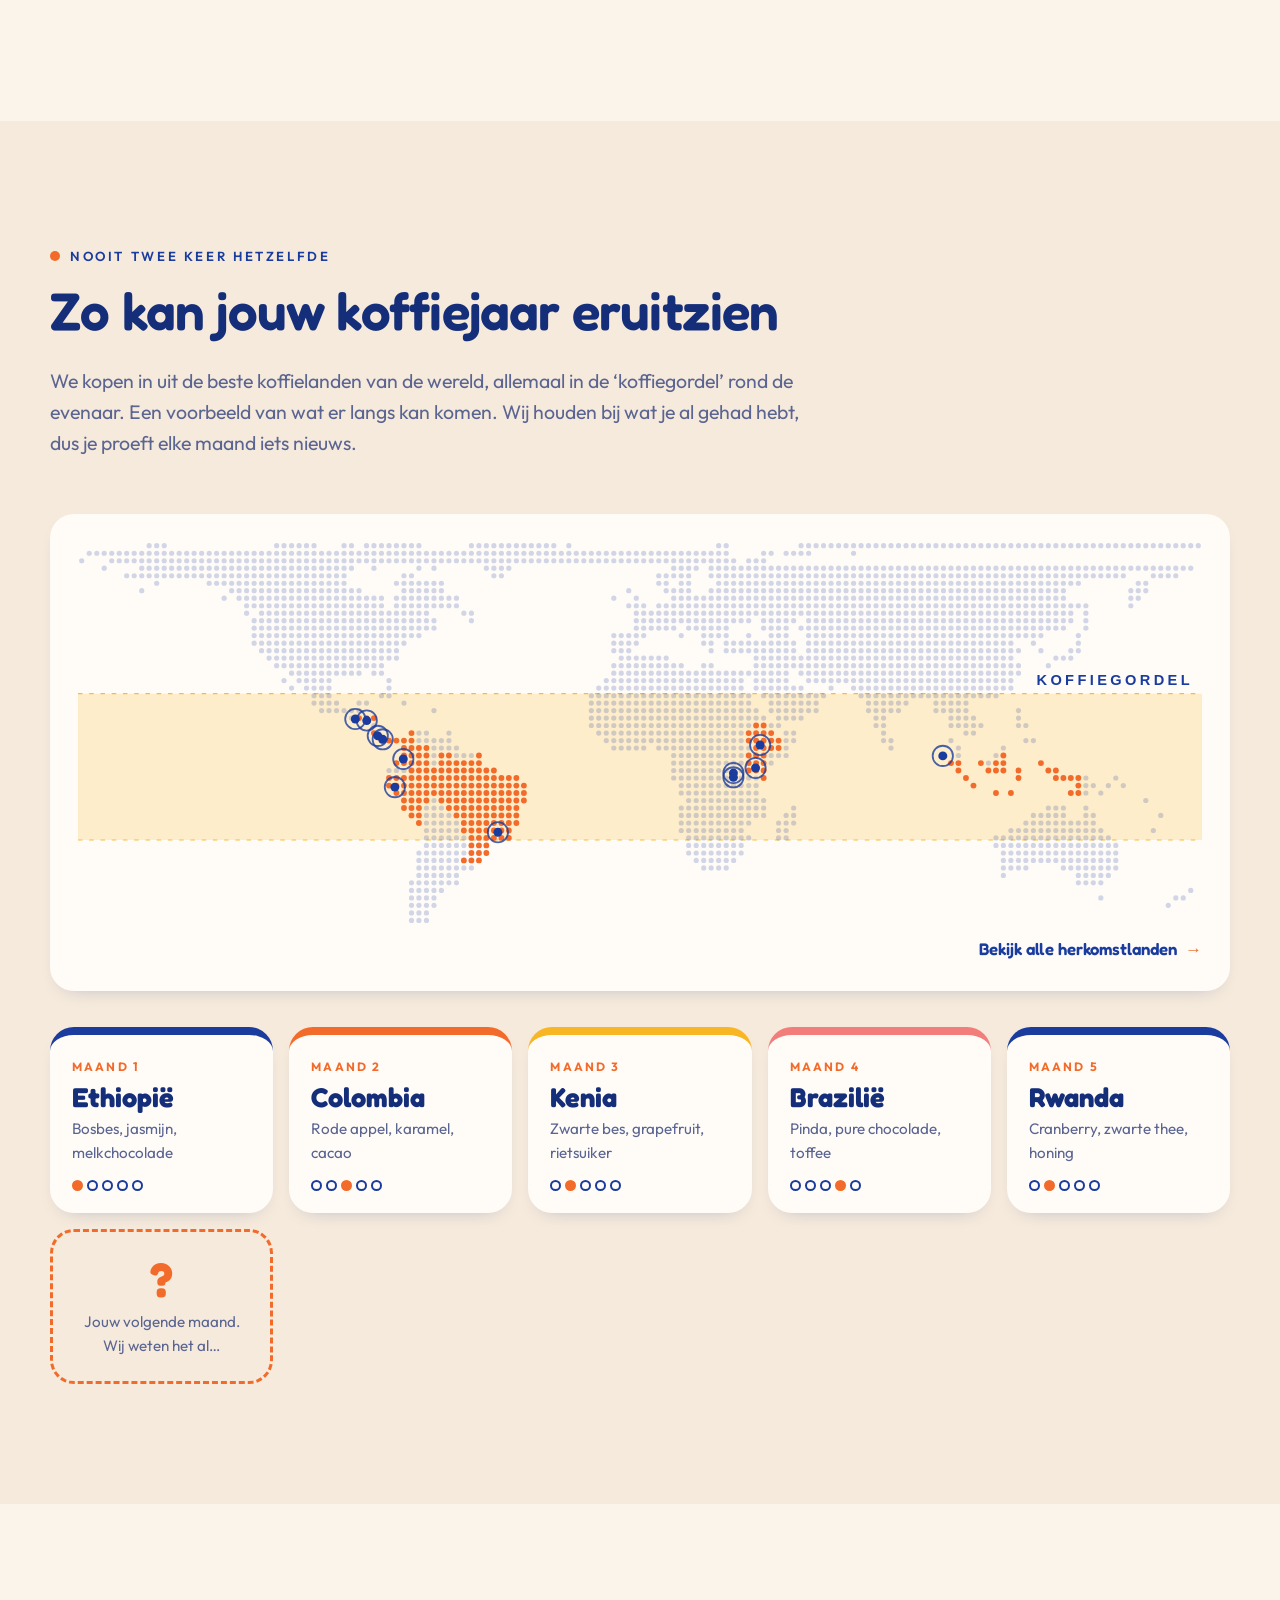
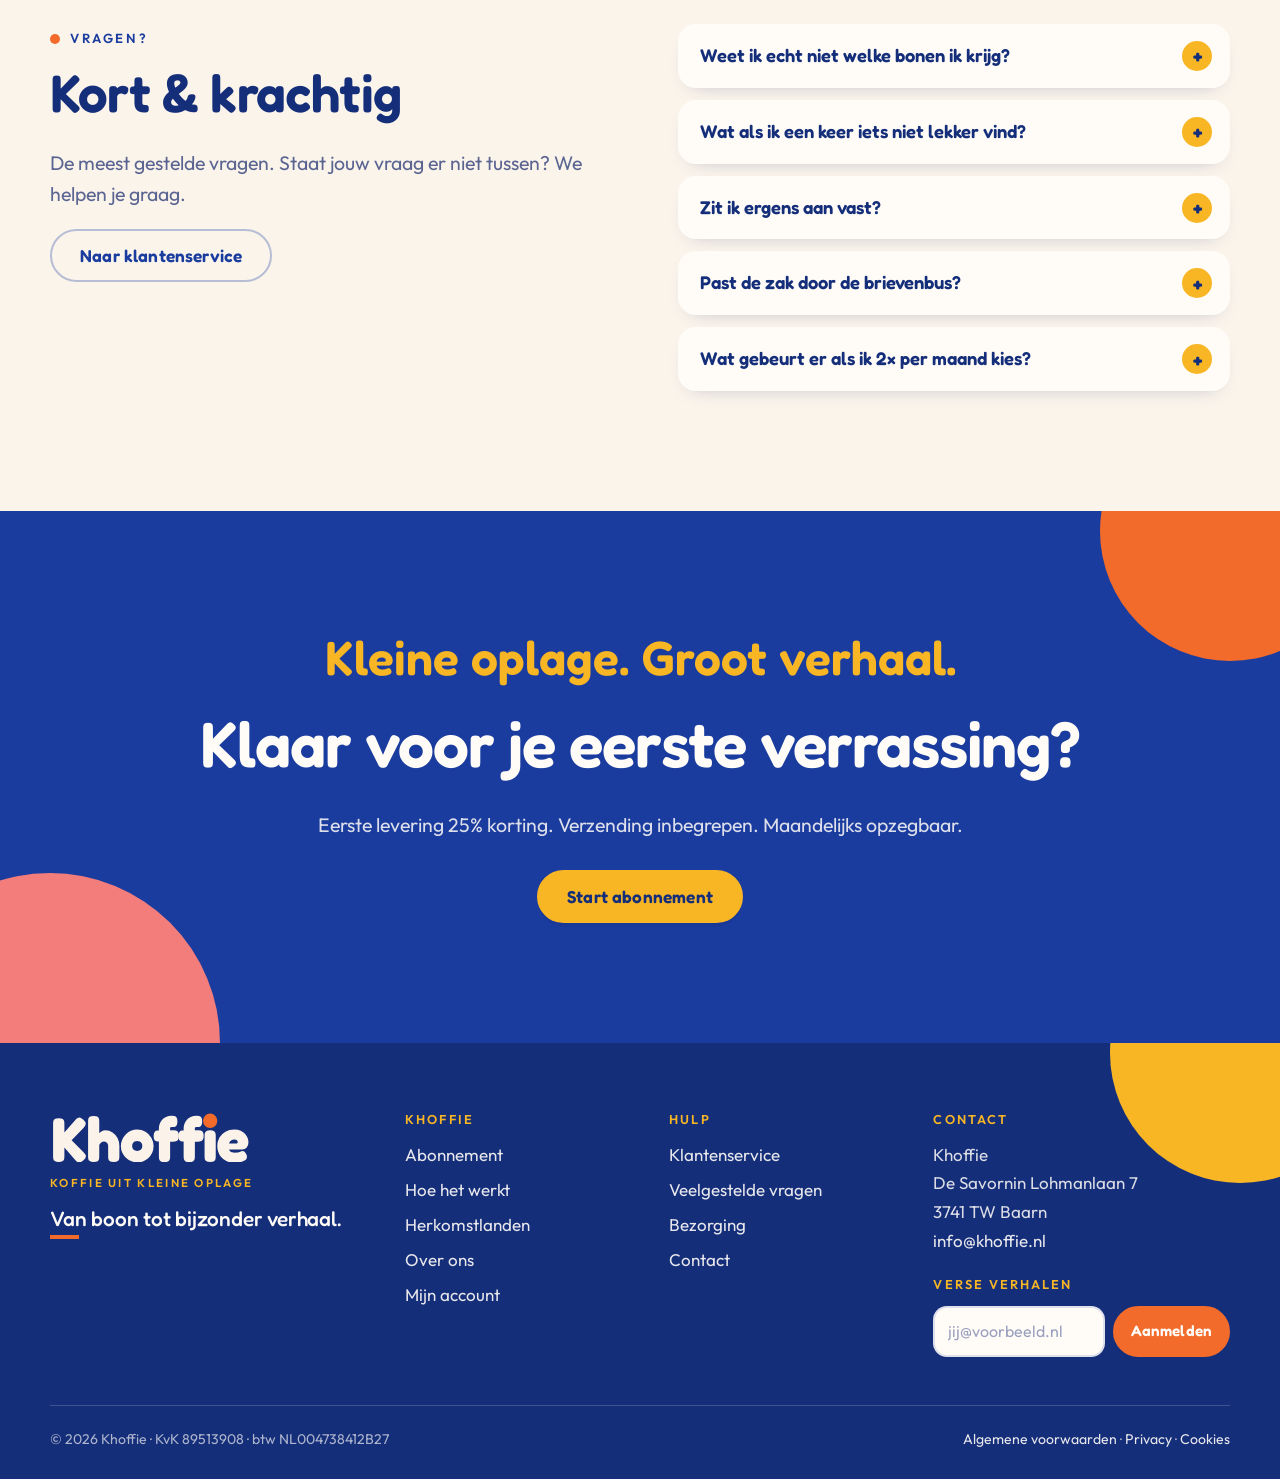
==== commit 457f148a: "3D-koffiezak: zijnaden dicht en foto precies op het model, geen doorkijk meer Per hoogte wordt allee" ====
--- a/index.html
+++ b/index.html
@@ -539,6 +539,6 @@
   </footer>
 
   <script src="assets/js/main.js?v=2"></script>
-  <script type="module" src="assets/js/zak3d.js?v=1"></script>
+  <script type="module" src="assets/js/zak3d.js?v=2"></script>
 </body>
 </html>
